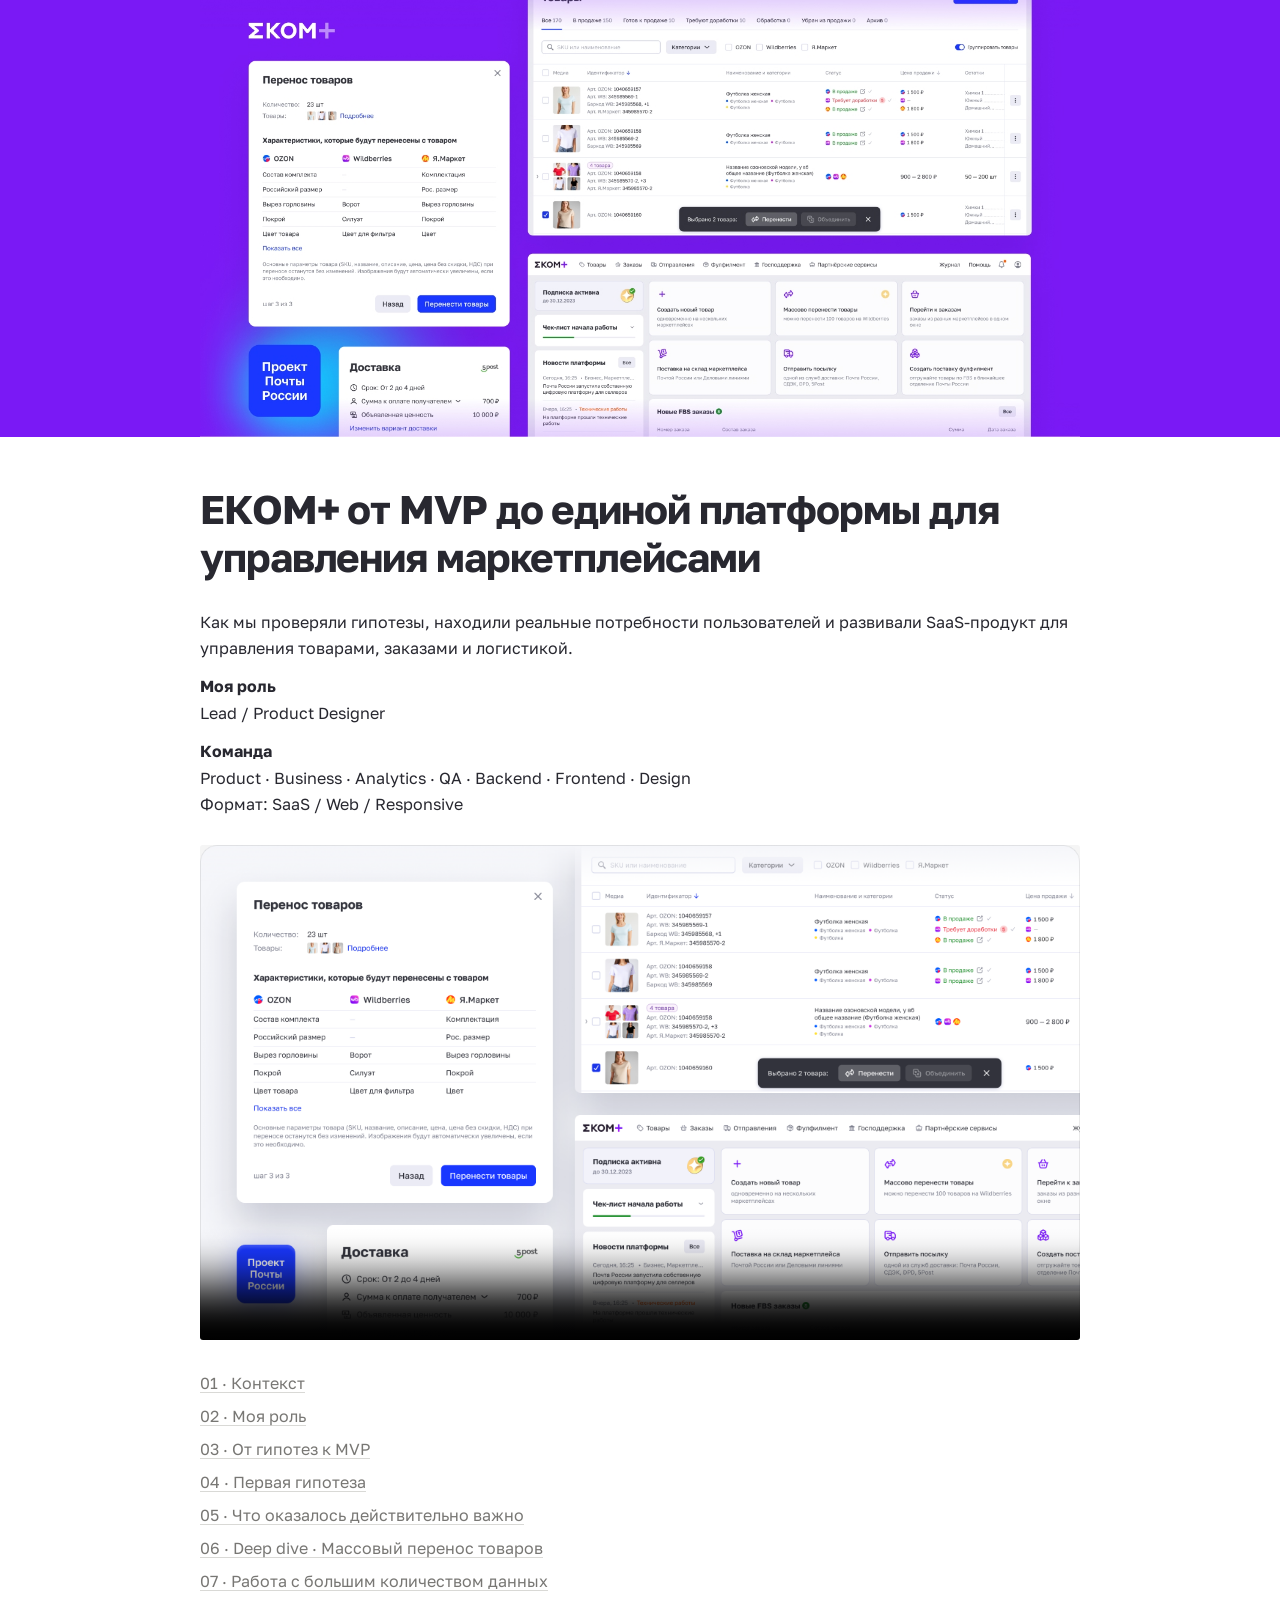
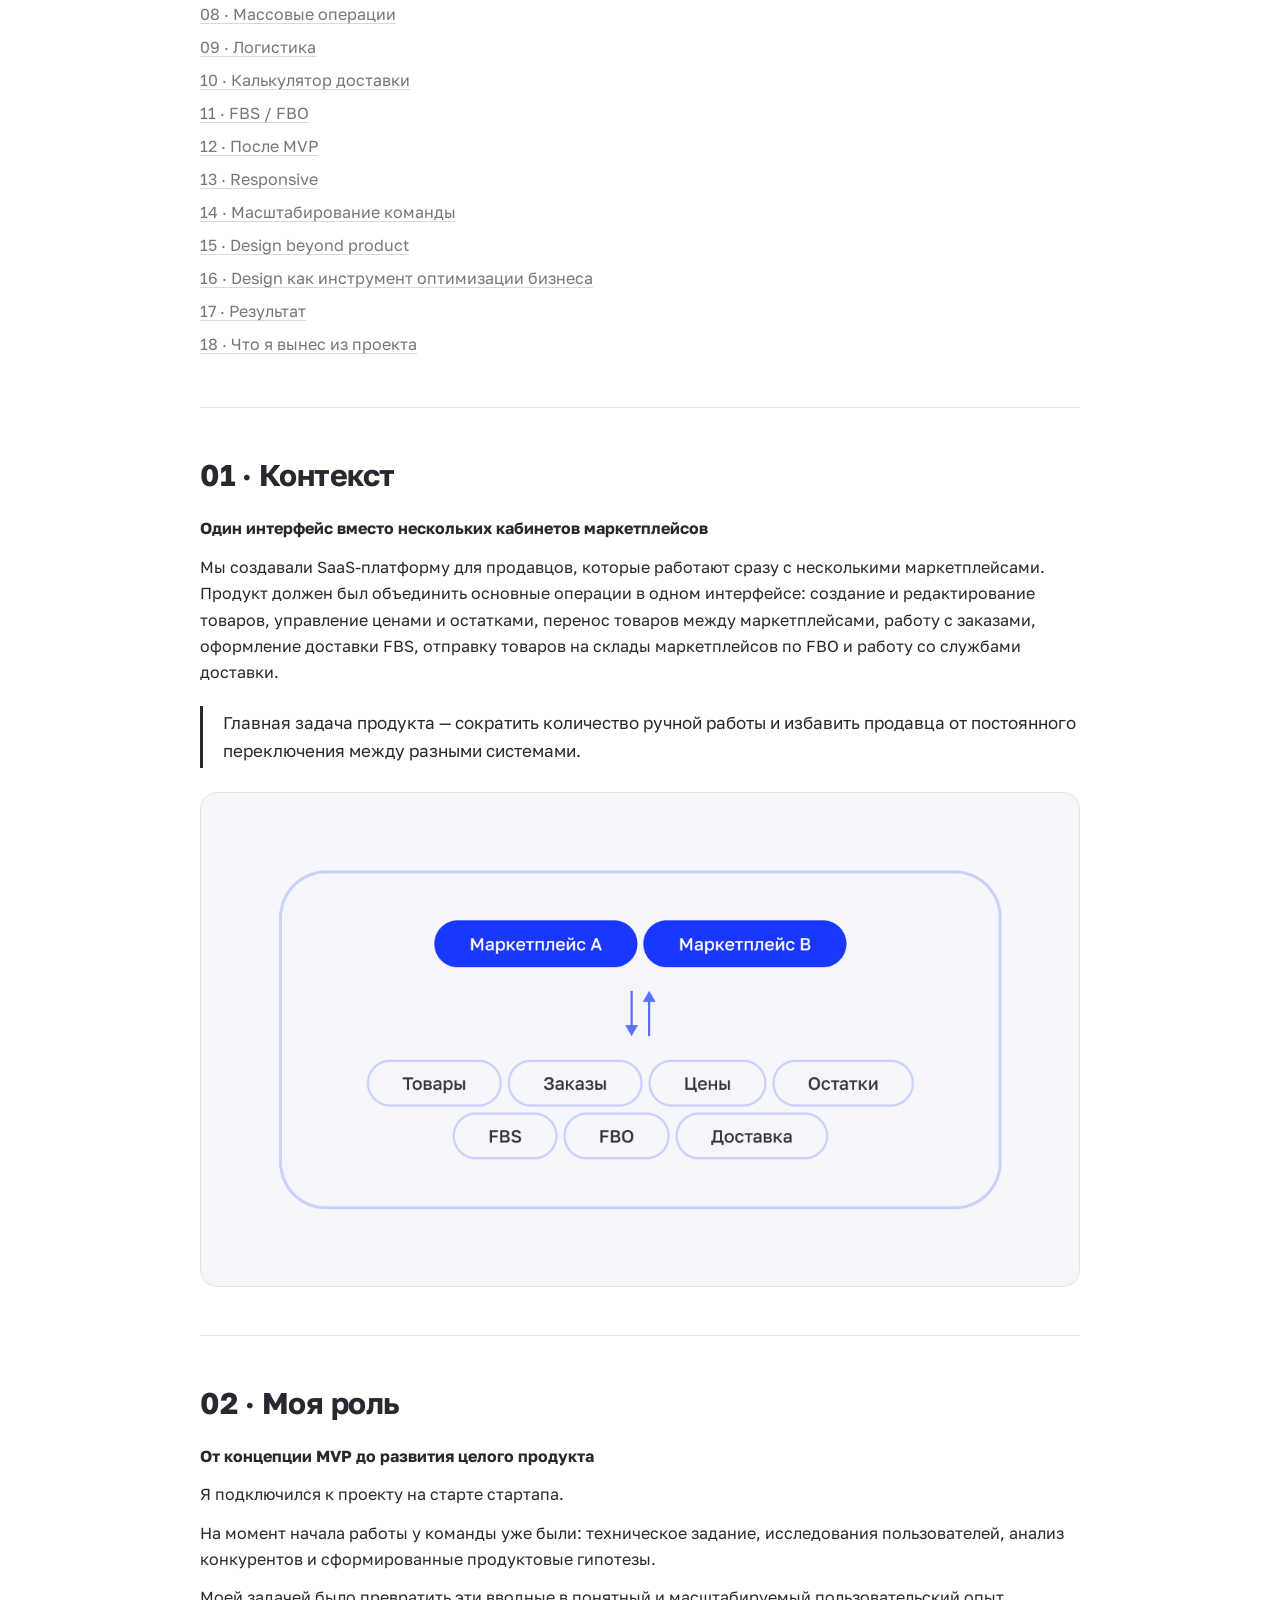
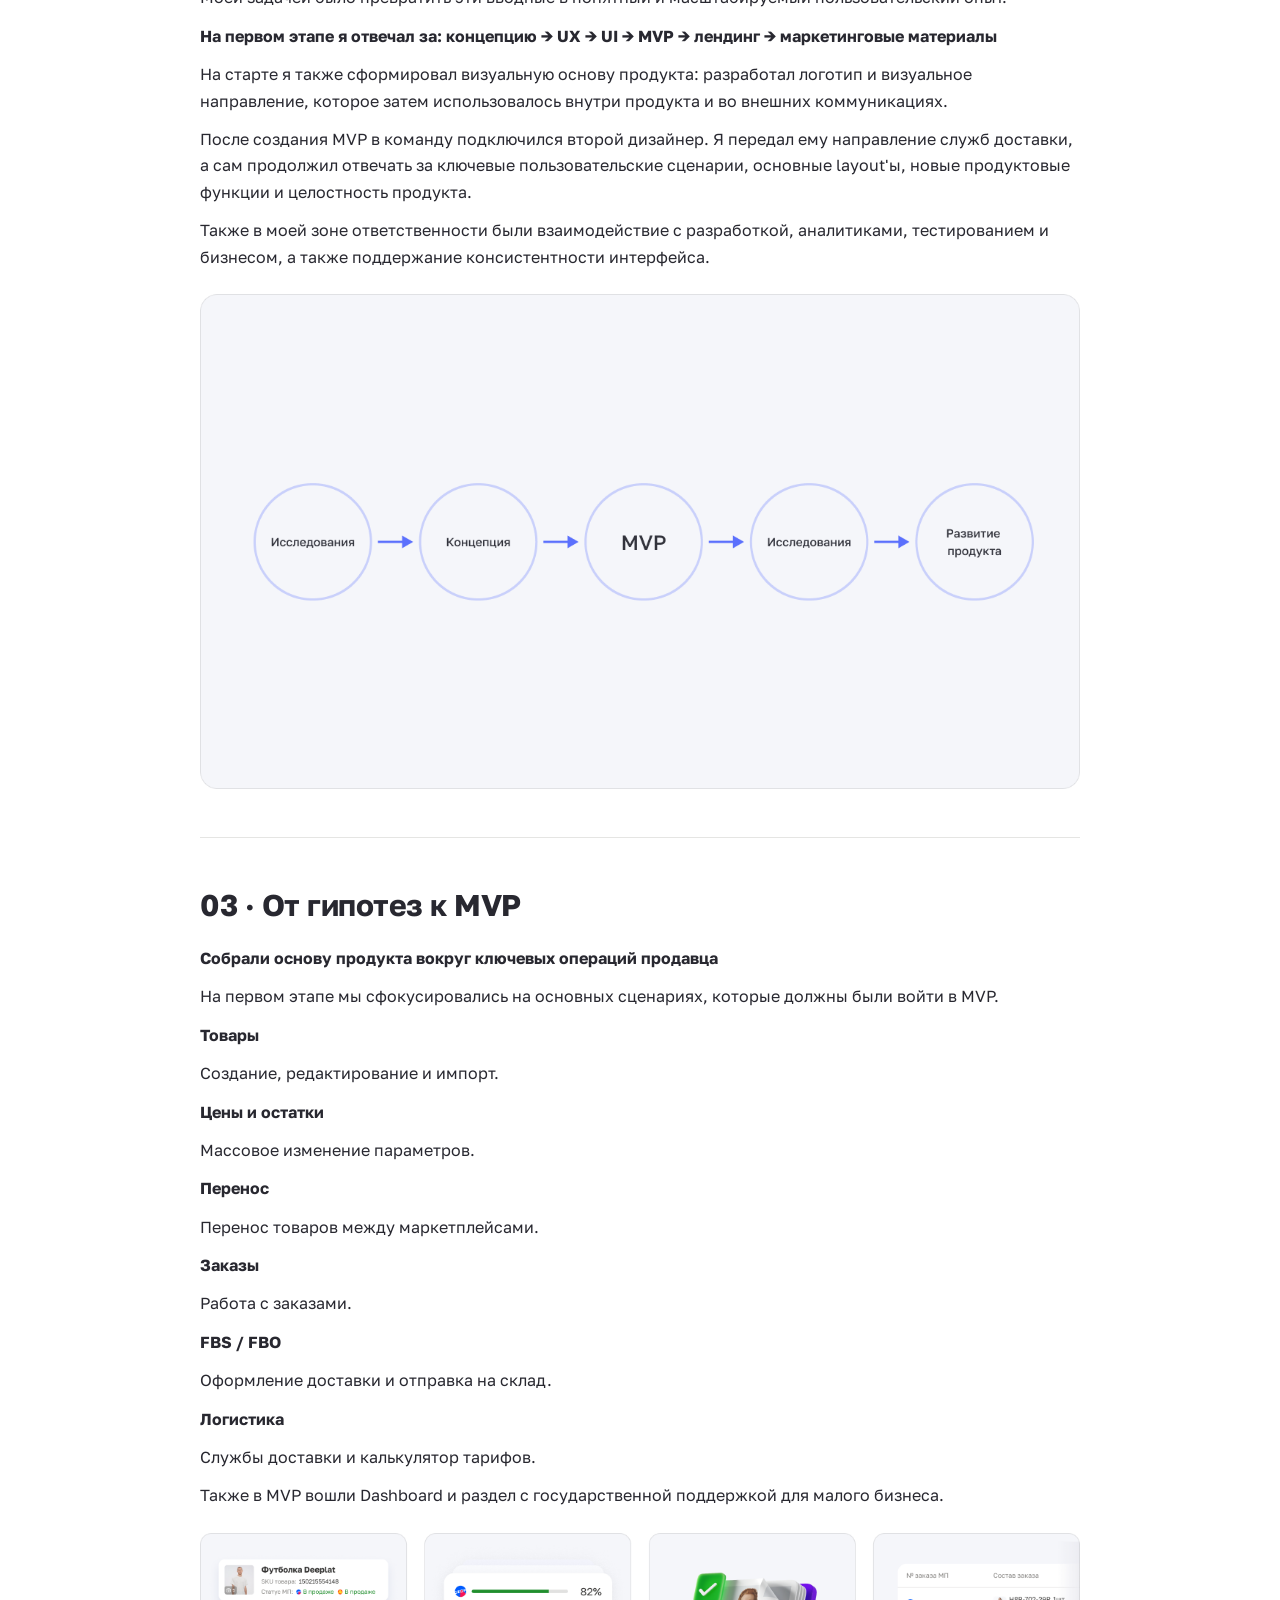
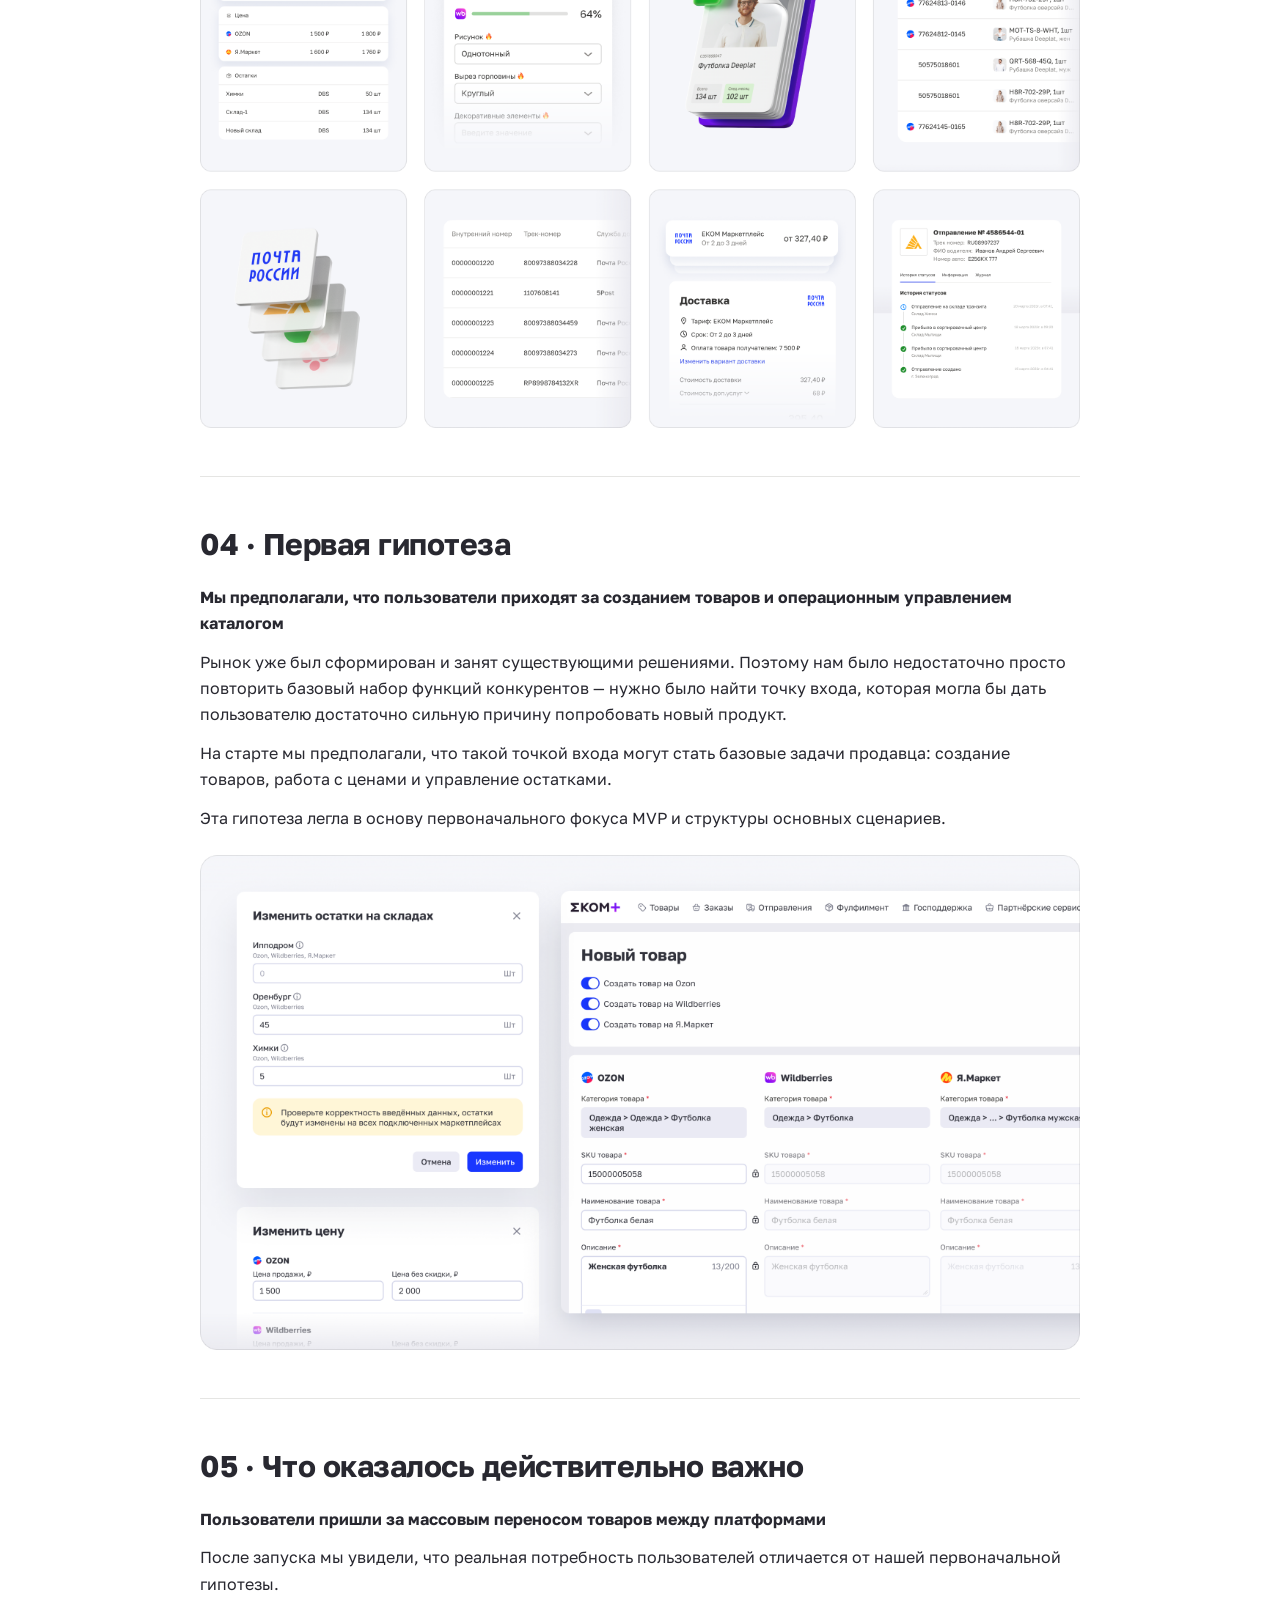
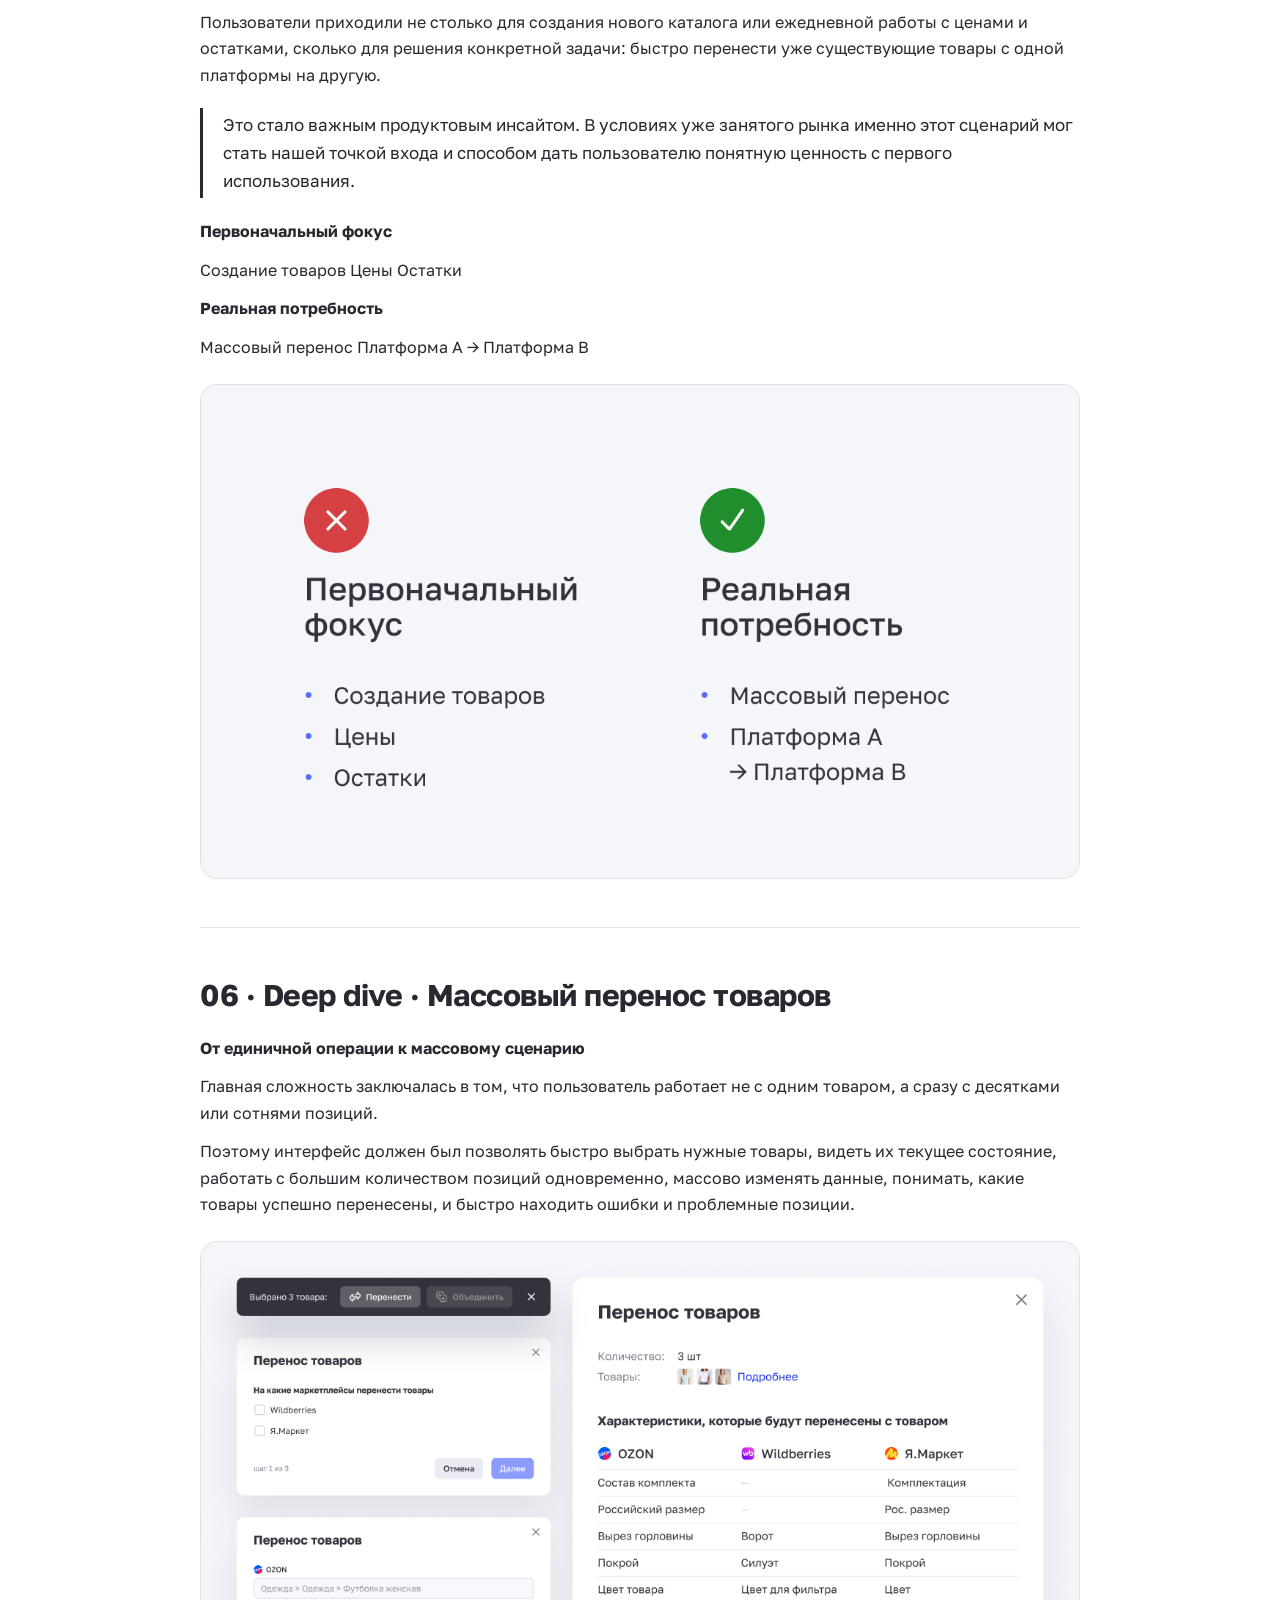
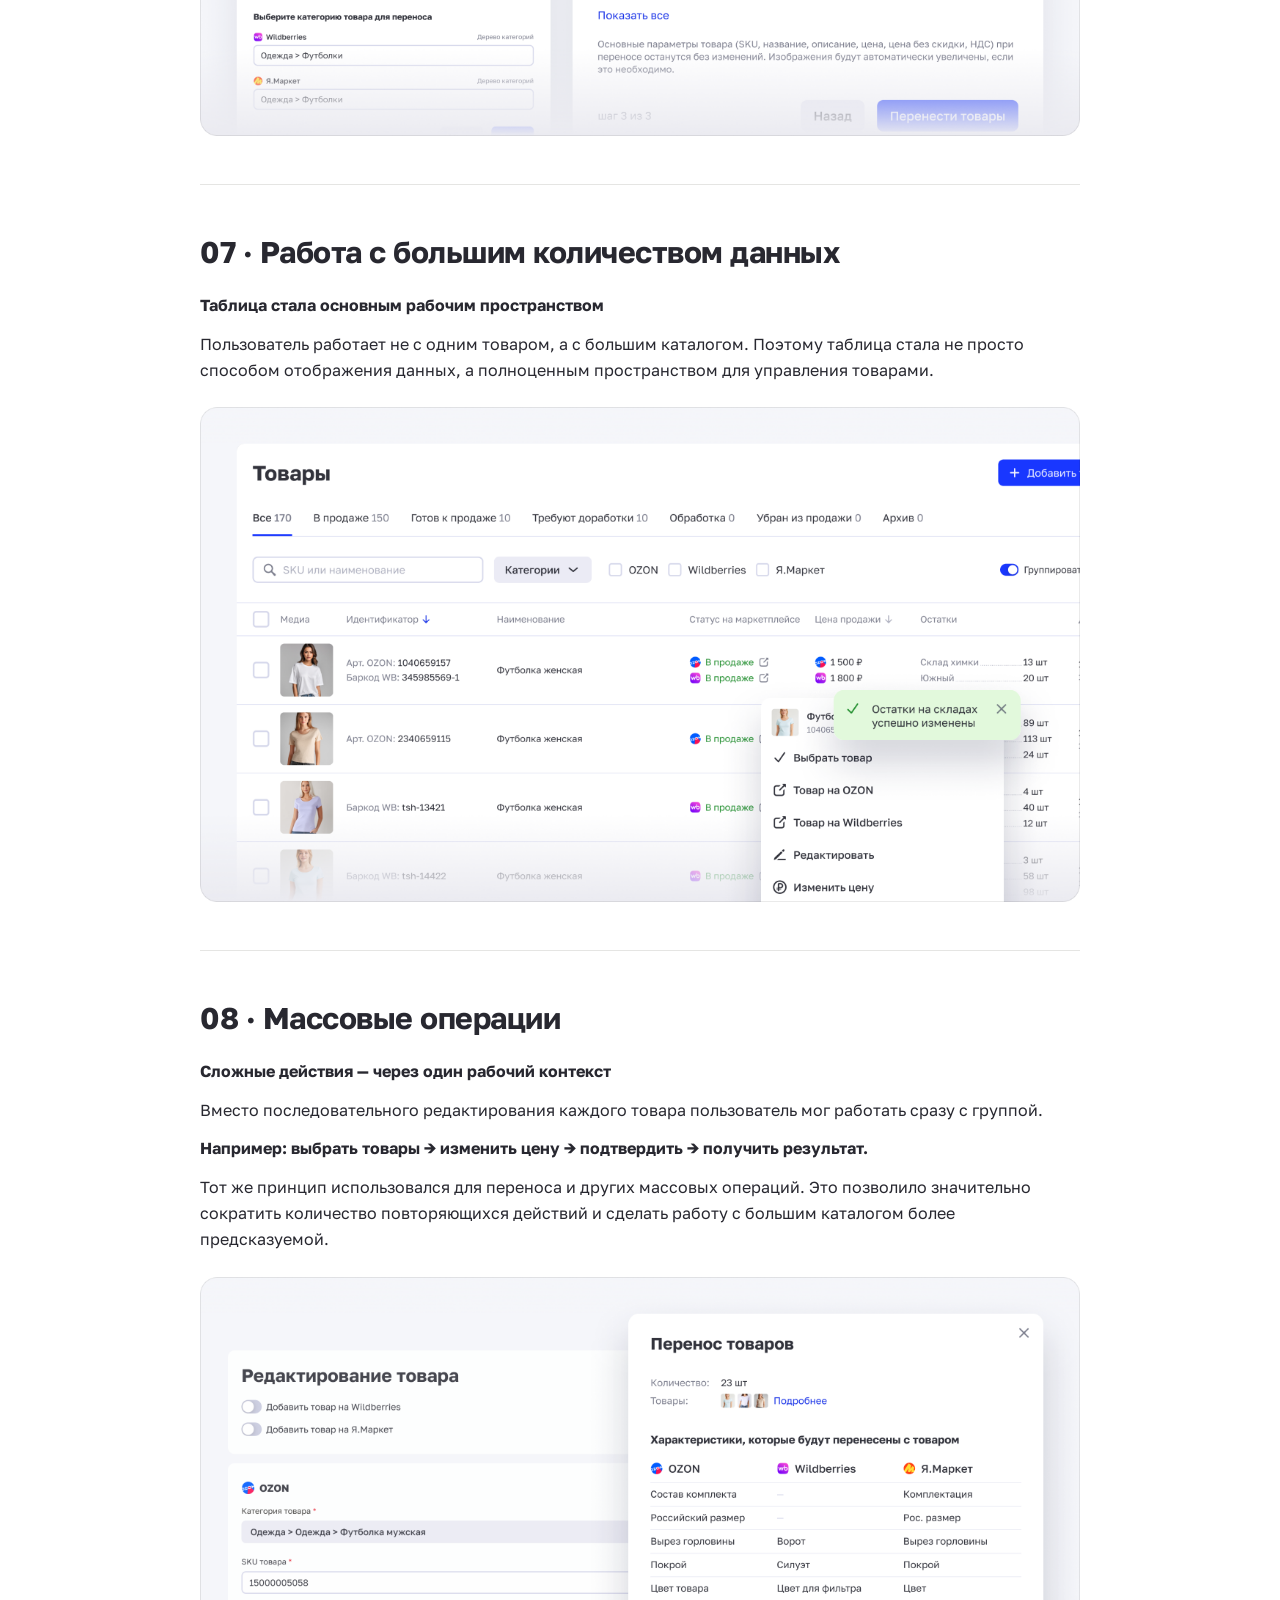
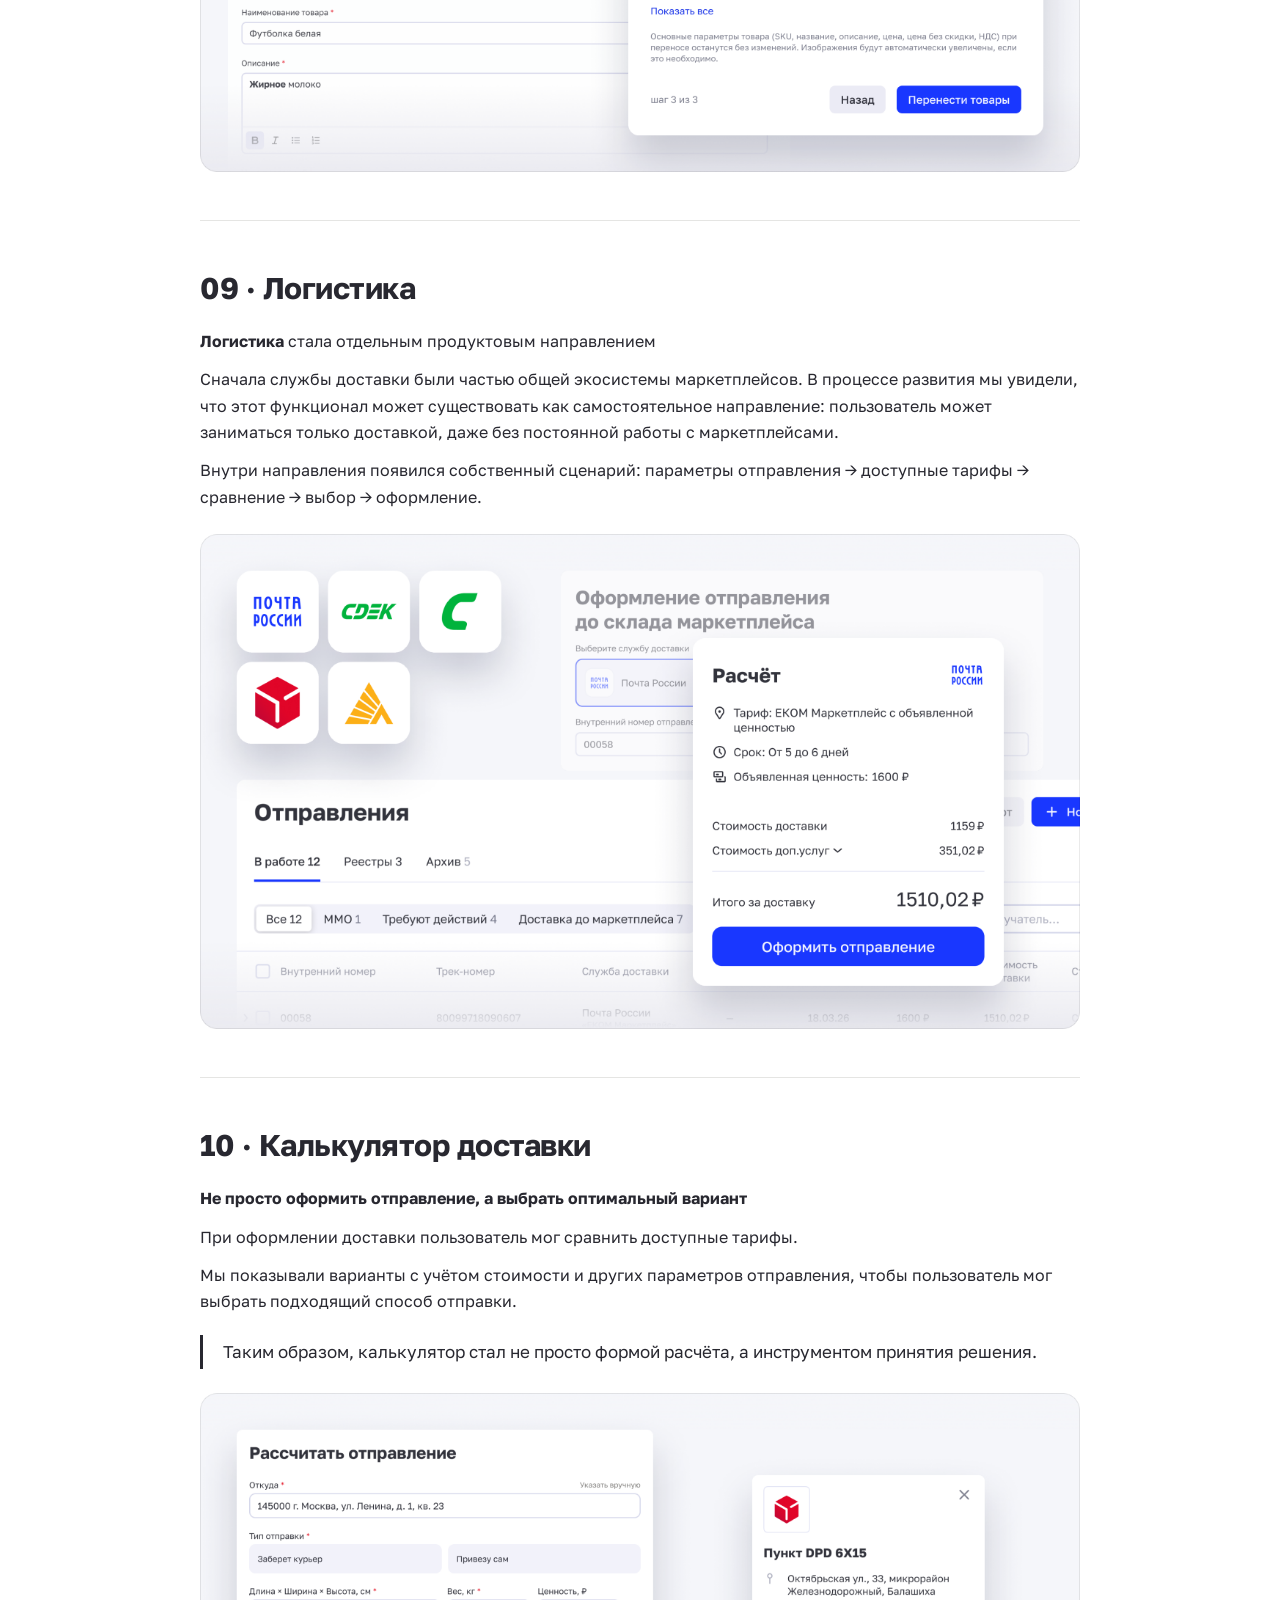
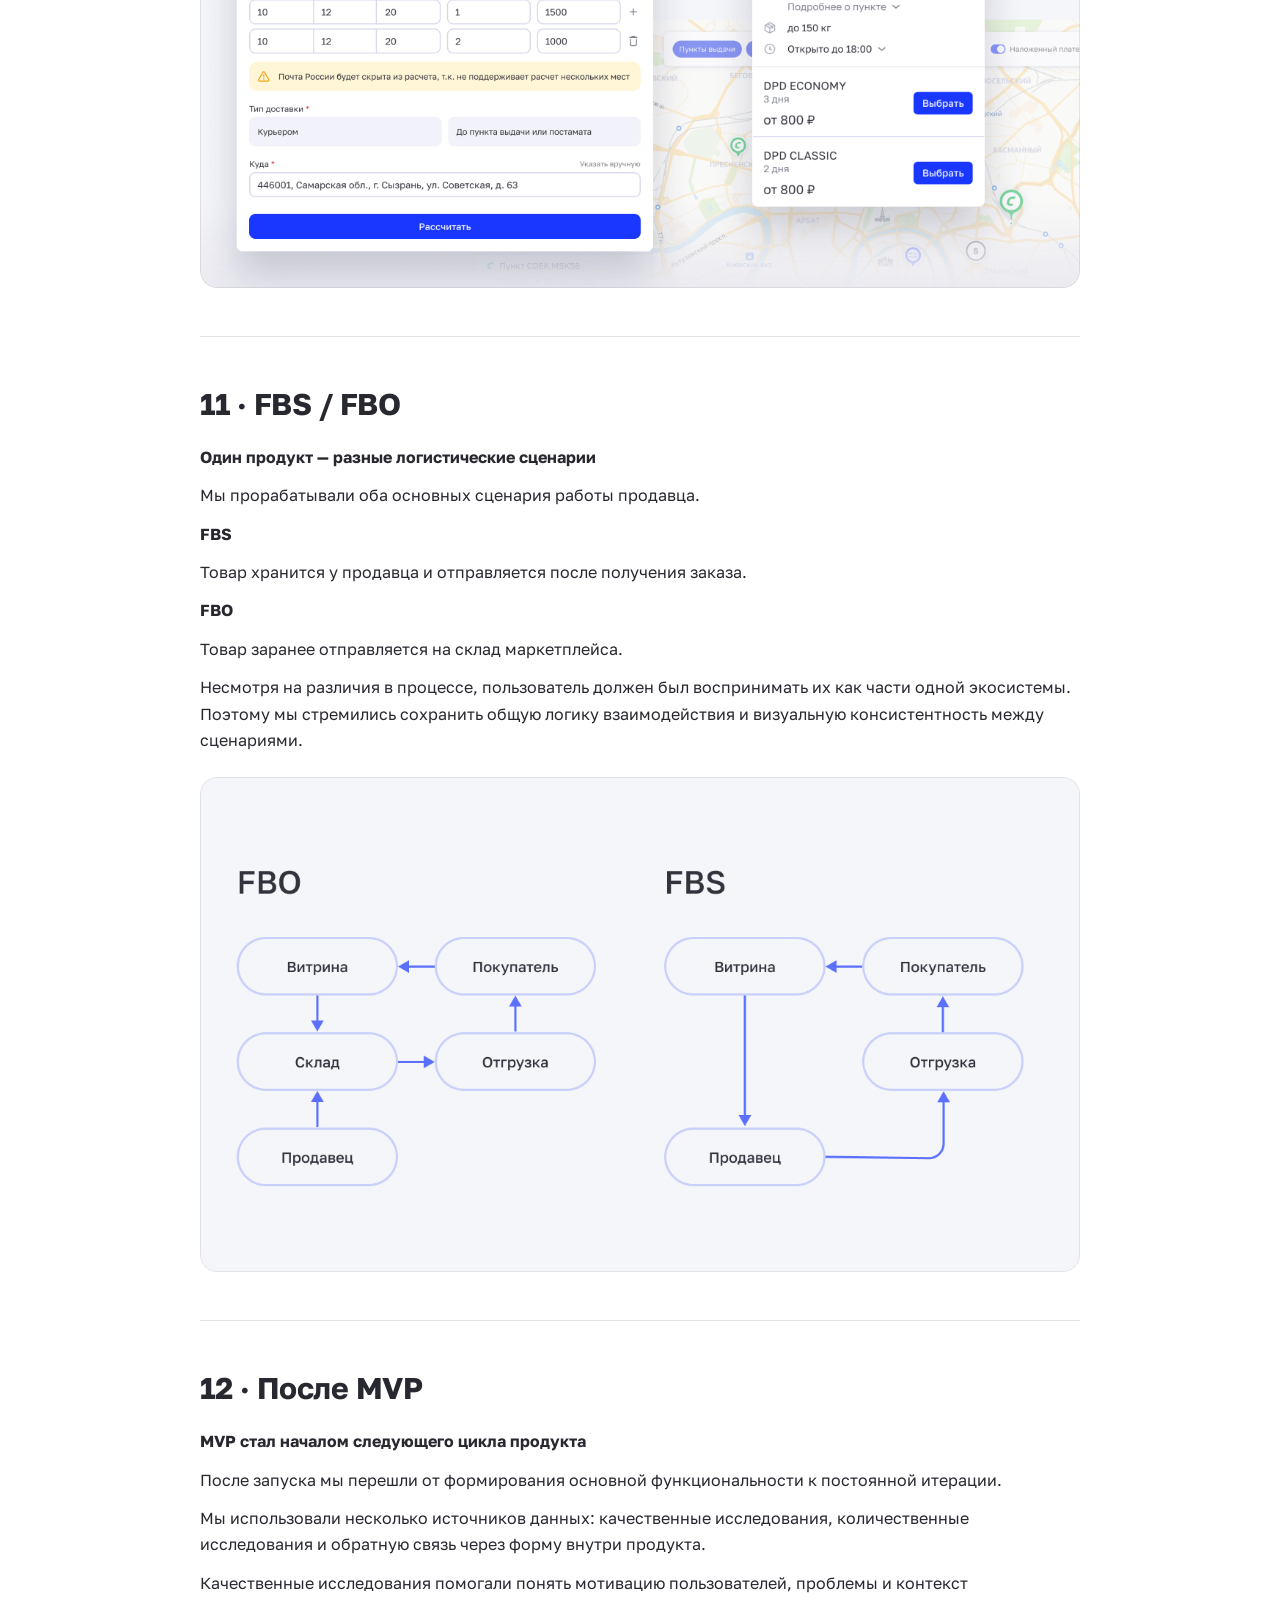
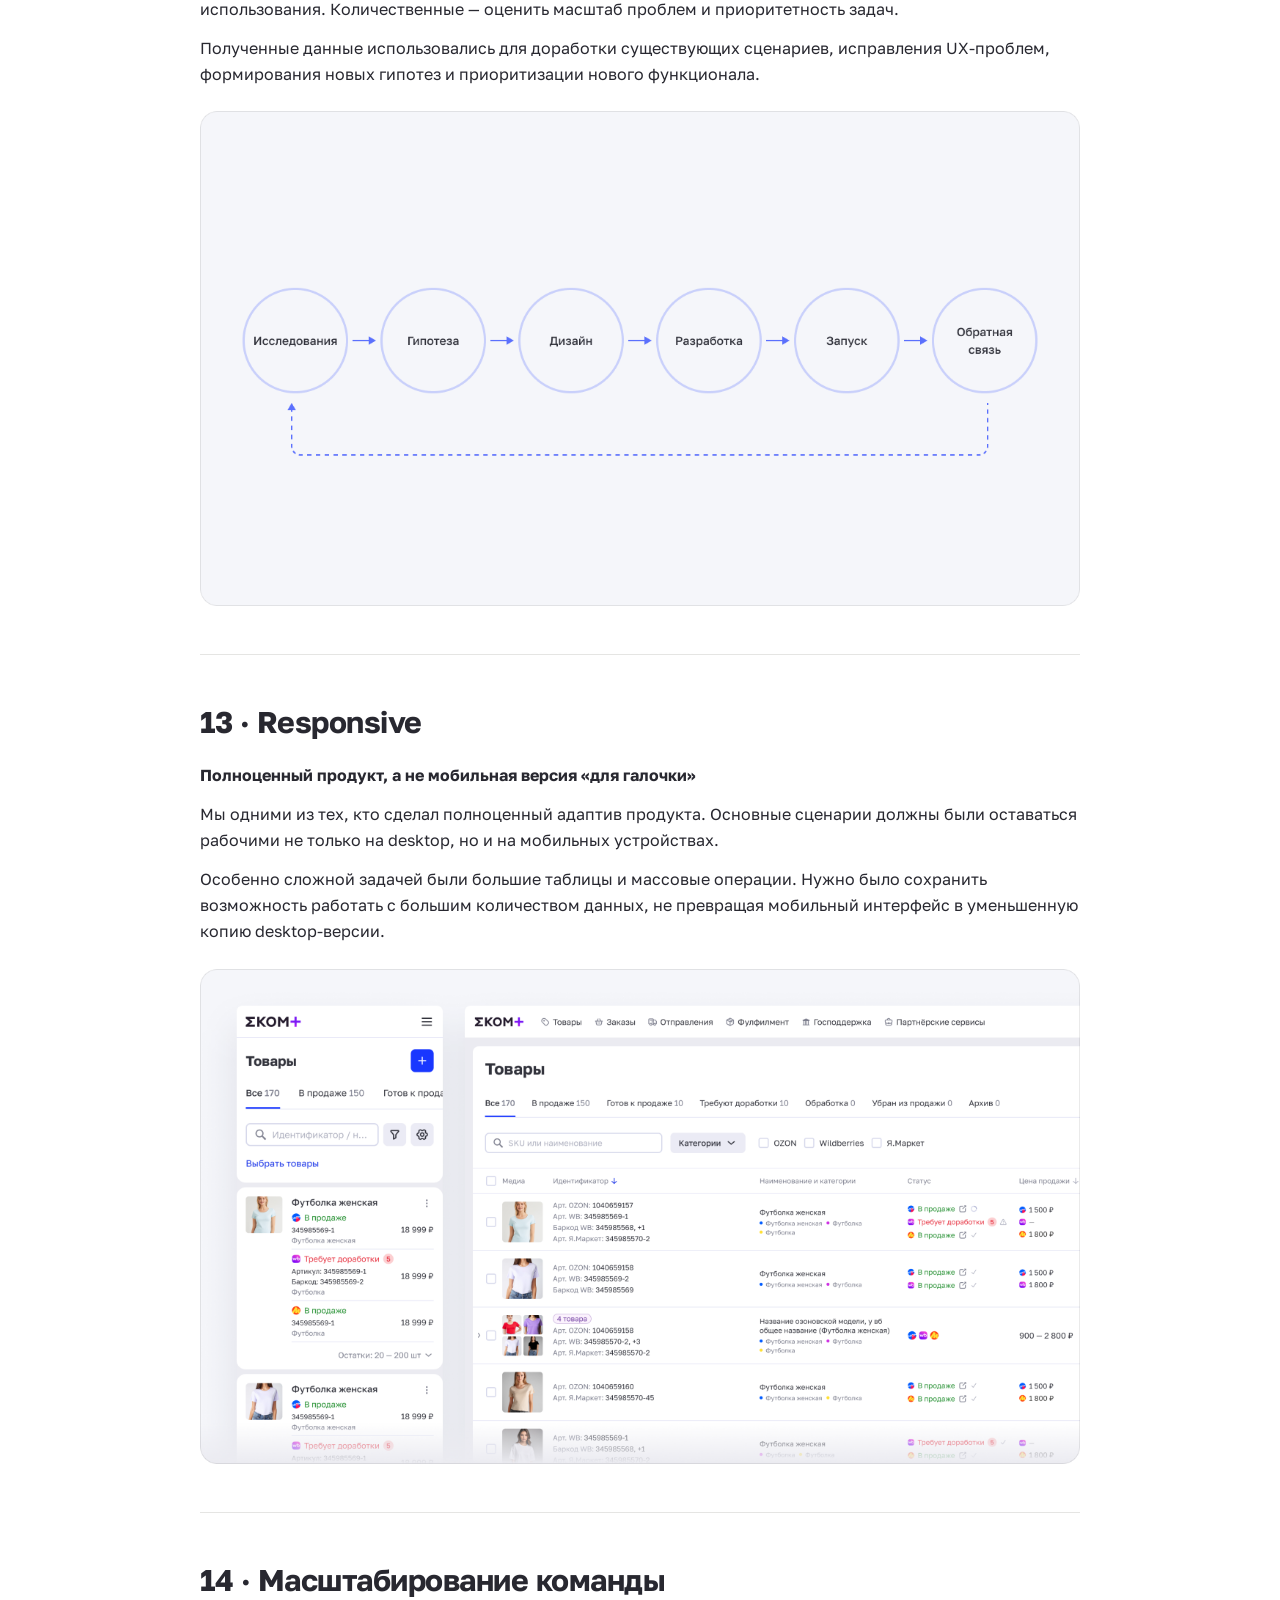
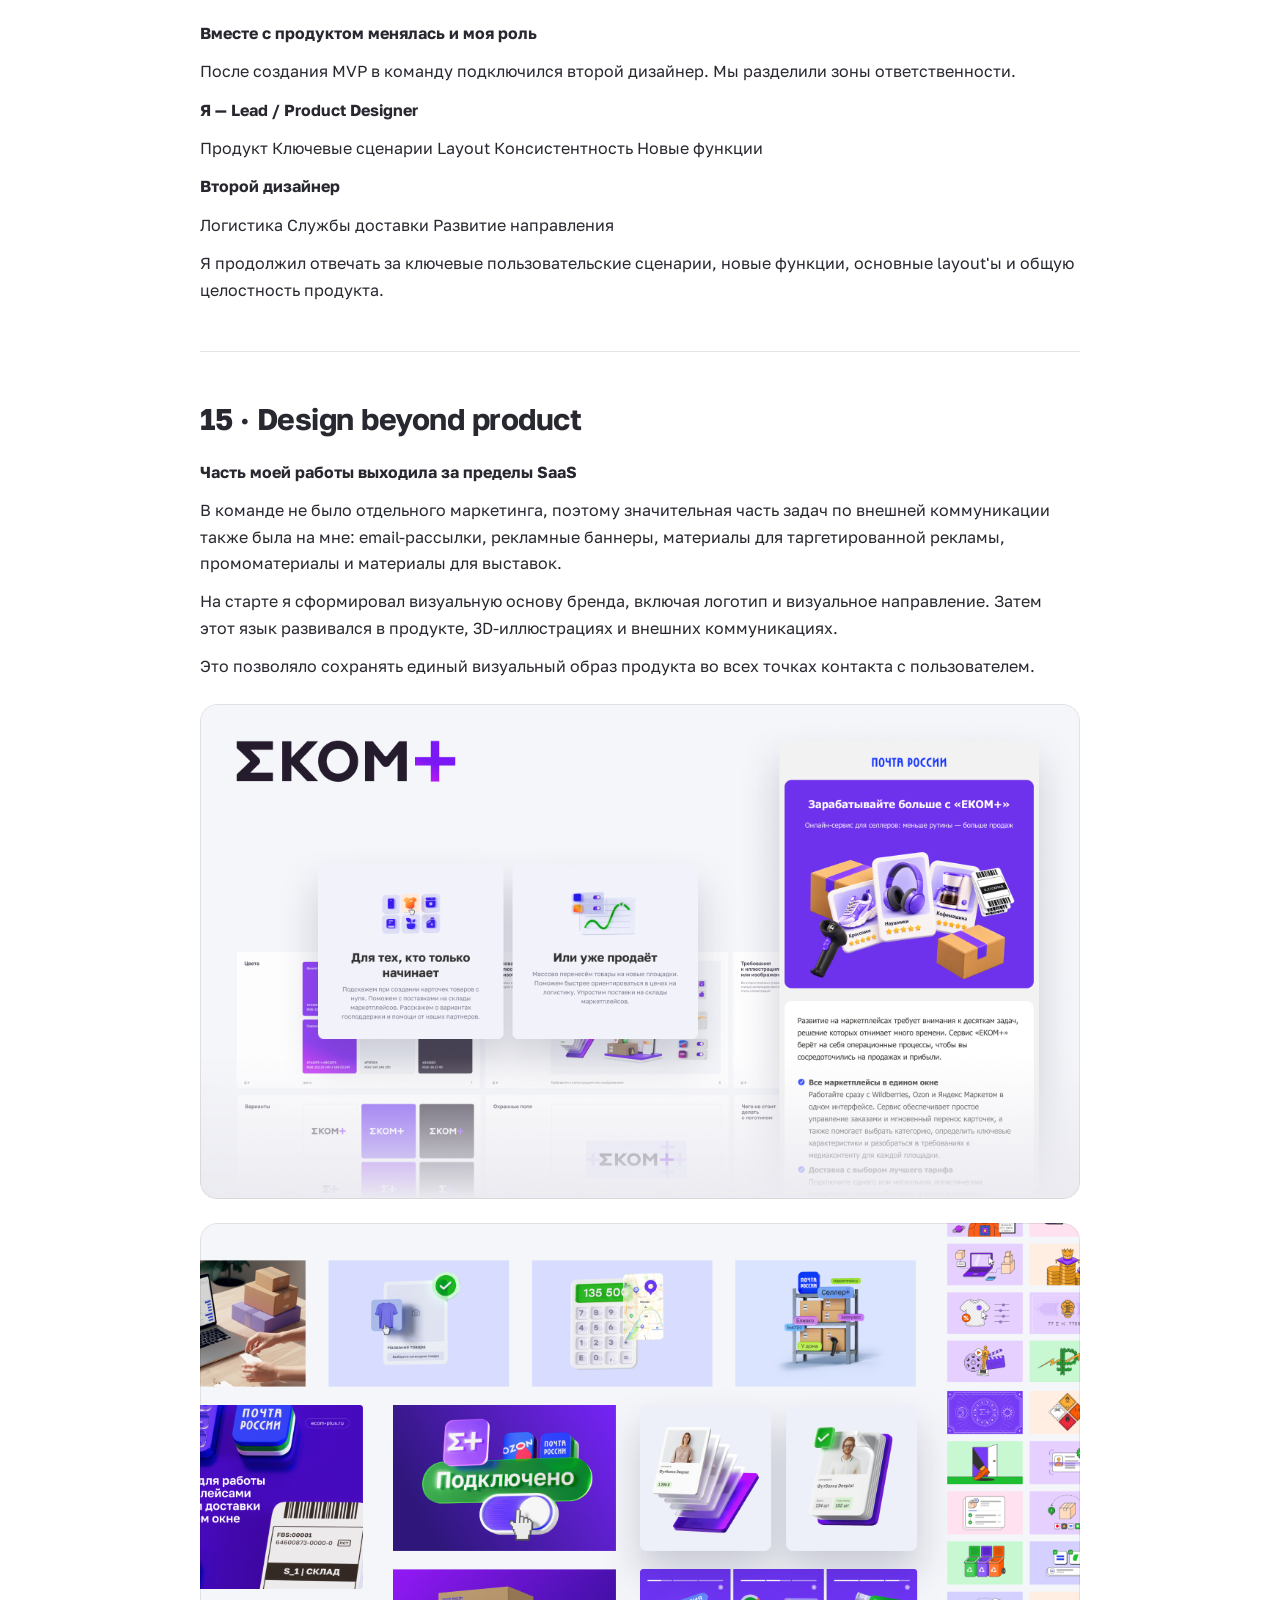
==== ekom/index.html @ 86fc3037 "Update ECOM+ cover layout and match portfolio typography" ====
<!doctype html>
<html lang="ru">
<head>
<meta charset="utf-8">
<meta name="viewport" content="width=device-width, initial-scale=1">
<title>ЕКОМ+ от MVP до единой платформы для управления маркетплейсами</title>
<meta name="description" content="Продуктовый кейс ЕКОМ+: от MVP до SaaS-платформы для управления товарами, заказами и логистикой маркетплейсов.">
<link rel="icon" href="data:,">
<style>@font-face {
  font-family: 'Golos Text';
  font-style: normal;
  font-weight: 400;
  font-display: swap;
  src: url(assets/fonts/GolosText-Regular.ttf) format('truetype');
}
@font-face {
  font-family: 'Golos Text';
  font-style: normal;
  font-weight: 700;
  font-display: swap;
  src: url(assets/fonts/GolosText-Bold.ttf) format('truetype');
}

*{box-sizing:border-box}html{scroll-behavior:smooth;scroll-padding-top:36px;color-scheme:light}body{margin:0;background:#fff;color:#282830;font-family:"Golos Text",Arial,sans-serif;font-size:16px;line-height:1.65;-webkit-font-smoothing:antialiased}main{width:min(880px,calc(100% - 48px));margin:0 auto;padding:48px 0 80px}h1{font-size:40px;line-height:1.2;letter-spacing:-1.1px;font-weight:700;margin:0 0 28px;overflow-wrap:break-word}h2{font-size:30px;line-height:1.3;letter-spacing:-.5px;margin:32px 0 20px;font-weight:700}p{margin:12px 0}strong{font-weight:650}figure{margin:24px 0;width:100%}img{display:block;width:100%;height:auto;border-radius:3px}video{display:block;width:100%;height:auto;margin:28px 0;border-radius:3px;background:#f5f5f5}blockquote{margin:20px 0;padding:3px 0 3px 20px;border-left:3px solid #282830;font-size:17px}hr{height:1px;border:0;background:#e5e5e3;margin:48px 0}hr+ h2{margin-top:0}figure:has(+hr),p:has(+hr),blockquote:has(+hr),nav:has(+hr){margin-bottom:0}.spacer{height:24px}.toc{margin:28px 0;display:flex;flex-direction:column;gap:3px}.toc a{color:#787774;text-decoration:underline;text-decoration-color:#d9d9d6;text-underline-offset:3px;padding:3px 0;line-height:1.5}.toc a:hover{color:#282830;text-decoration-color:#282830}a:focus-visible{outline:2px solid #7864ea;outline-offset:4px}::selection{background:#e8e1ff}.case-cover{width:100%;margin:0;padding:0;background:#7A19F5}.case-cover img{display:block;width:min(880px,calc(100% - 48px));height:auto;margin:0 auto;border-radius:0}@media(max-width:600px){.case-cover img{width:calc(100% - 36px)}main{width:calc(100% - 36px);padding:32px 0 48px}h1{font-size:30px;letter-spacing:-.65px}h2{font-size:25px}body{font-size:16px}figure{margin:20px 0}blockquote{font-size:16px;padding-left:15px}.toc a{padding:5px 0}}@media(prefers-reduced-motion:reduce){html{scroll-behavior:auto}}@media print{main{width:100%;padding:0}.toc,video{display:none}h2{break-after:avoid}figure{break-inside:avoid}}</style>
</head>
<body><header class="case-cover"><img src="assets/cover.jpg" alt="ЕКОМ+ — общий вид продукта" width="1467" height="728" fetchpriority="high"></header><main><article><h1>ЕКОМ+ от MVP до единой платформы для управления маркетплейсами</h1>

<p>Как мы проверяли гипотезы, находили реальные потребности пользователей и развивали SaaS-продукт для управления товарами, заказами и логистикой.</p>
<p><strong>Моя роль<br></strong>Lead / Product Designer</p>
<p><strong>Команда<br></strong>Product · Business · Analytics · QA · Backend · Frontend · Design<br>Формат: SaaS / Web / Responsive<br></p>
<video controls playsinline preload="metadata" poster="assets/0.png" aria-label="Обзор ЕКОМ+"><source src="assets/intro.mp4" type="video/mp4">Ваш браузер не поддерживает видео. <a href="assets/intro.mp4">Скачать ролик</a></video>
<nav class="toc" aria-label="Оглавление"><a href="#chapter-01">01 · Контекст</a><a href="#chapter-02">02 · Моя роль</a><a href="#chapter-03">03 · От гипотез к MVP</a><a href="#chapter-04">04 · Первая гипотеза</a><a href="#chapter-05">05 · Что оказалось действительно важно</a><a href="#chapter-06">06 · Deep dive · Массовый перенос товаров</a><a href="#chapter-07">07 · Работа с большим количеством данных</a><a href="#chapter-08">08 · Массовые операции</a><a href="#chapter-09">09 · Логистика</a><a href="#chapter-10">10 · Калькулятор доставки</a><a href="#chapter-11">11 · FBS / FBO</a><a href="#chapter-12">12 · После MVP</a><a href="#chapter-13">13 · Responsive</a><a href="#chapter-14">14 · Масштабирование команды</a><a href="#chapter-15">15 · Design beyond product</a><a href="#chapter-16">16 · Design как инструмент оптимизации бизнеса</a><a href="#chapter-17">17 · Результат</a><a href="#chapter-18">18 · Что я вынес из проекта</a></nav>
<hr>
<h2 id="chapter-01">01 · Контекст</h2>
<p><strong>Один интерфейс вместо нескольких кабинетов маркетплейсов</strong></p>
<p>Мы создавали SaaS-платформу для продавцов, которые работают сразу с несколькими маркетплейсами. Продукт должен был объединить основные операции в одном интерфейсе: создание и редактирование товаров, управление ценами и остатками, перенос товаров между маркетплейсами, работу с заказами, оформление доставки FBS, отправку товаров на склады маркетплейсов по FBO и работу со службами доставки.</p>
<blockquote>Главная задача продукта — сократить количество ручной работы и избавить продавца от постоянного переключения между разными системами.</blockquote>
<figure><img src="assets/1.png" alt="ЕКОМ+ — иллюстрация к главе 1" width="1200" height="675" loading="lazy"></figure>
<hr>
<h2 id="chapter-02">02 · Моя роль</h2>
<p><strong>От концепции MVP до развития целого продукта</strong></p>
<p>Я подключился к проекту на старте стартапа.</p>
<p>На момент начала работы у команды уже были: техническое задание, исследования пользователей, анализ конкурентов и сформированные продуктовые гипотезы.</p>
<p>Моей задачей было превратить эти вводные в понятный и масштабируемый пользовательский опыт.</p>
<p><strong>На первом этапе я отвечал за: концепцию → UX → UI → MVP → лендинг → маркетинговые материалы</strong></p>
<p>На старте я также сформировал визуальную основу продукта: разработал логотип и визуальное направление, которое затем использовалось внутри продукта и во внешних коммуникациях.</p>
<p>После создания MVP в команду подключился второй дизайнер. Я передал ему направление служб доставки, а сам продолжил отвечать за ключевые пользовательские сценарии, основные layout&#x27;ы, новые продуктовые функции и целостность продукта.</p>
<p>Также в моей зоне ответственности были взаимодействие с разработкой, аналитиками, тестированием и бизнесом, а также поддержание консистентности интерфейса.</p>
<figure><img src="assets/2.png" alt="ЕКОМ+ — иллюстрация к главе 2" width="1200" height="675" loading="lazy"></figure>
<hr>
<h2 id="chapter-03">03 · От гипотез к MVP</h2>
<p><strong>Собрали основу продукта вокруг ключевых операций продавца</strong></p>
<p>На первом этапе мы сфокусировались на основных сценариях, которые должны были войти в MVP.</p>
<p><strong>Товары</strong></p>
<p>Создание, редактирование и импорт.</p>
<p><strong>Цены и остатки</strong></p>
<p>Массовое изменение параметров.</p>
<p><strong>Перенос</strong></p>
<p>Перенос товаров между маркетплейсами.</p>
<p><strong>Заказы</strong></p>
<p>Работа с заказами.</p>
<p><strong>FBS / FBO</strong></p>
<p>Оформление доставки и отправка на склад.</p>
<p><strong>Логистика</strong></p>
<p>Службы доставки и калькулятор тарифов.</p>
<p>Также в MVP вошли Dashboard и раздел с государственной поддержкой для малого бизнеса.</p>
<figure><img src="assets/3.png" alt="ЕКОМ+ — иллюстрация к главе 3" width="1200" height="675" loading="lazy"></figure>
<hr>
<h2 id="chapter-04">04 · Первая гипотеза</h2>
<p><strong>Мы предполагали, что пользователи приходят за созданием товаров и операционным управлением каталогом</strong></p>
<p>Рынок уже был сформирован и занят существующими решениями. Поэтому нам было недостаточно просто повторить базовый набор функций конкурентов — нужно было найти точку входа, которая могла бы дать пользователю достаточно сильную причину попробовать новый продукт.</p>
<p>На старте мы предполагали, что такой точкой входа могут стать базовые задачи продавца: создание товаров, работа с ценами и управление остатками.</p>
<p>Эта гипотеза легла в основу первоначального фокуса MVP и структуры основных сценариев.</p>
<figure><img src="assets/4.png" alt="ЕКОМ+ — иллюстрация к главе 4" width="1200" height="675" loading="lazy"></figure>
<hr>
<h2 id="chapter-05">05 · Что оказалось действительно важно</h2>
<p><strong>Пользователи пришли за массовым переносом товаров между платформами</strong></p>
<p>После запуска мы увидели, что реальная потребность пользователей отличается от нашей первоначальной гипотезы.</p>
<p>Пользователи приходили не столько для создания нового каталога или ежедневной работы с ценами и остатками, сколько для решения конкретной задачи: быстро перенести уже существующие товары с одной платформы на другую.</p>
<blockquote>Это стало важным продуктовым инсайтом. В условиях уже занятого рынка именно этот сценарий мог стать нашей точкой входа и способом дать пользователю понятную ценность с первого использования.</blockquote>
<p><strong>Первоначальный фокус</strong></p>
<p>Создание товаров Цены Остатки</p>
<p><strong>Реальная потребность</strong></p>
<p>Массовый перенос Платформа A → Платформа B</p>
<figure><img src="assets/5.png" alt="ЕКОМ+ — иллюстрация к главе 5" width="1200" height="675" loading="lazy"></figure>
<hr>
<h2 id="chapter-06">06 · Deep dive · Массовый перенос товаров</h2>
<p><strong>От единичной операции к массовому сценарию</strong></p>
<p>Главная сложность заключалась в том, что пользователь работает не с одним товаром, а сразу с десятками или сотнями позиций.</p>
<p>Поэтому интерфейс должен был позволять быстро выбрать нужные товары, видеть их текущее состояние, работать с большим количеством позиций одновременно, массово изменять данные, понимать, какие товары успешно перенесены, и быстро находить ошибки и проблемные позиции.</p>
<figure><img src="assets/6.png" alt="ЕКОМ+ — иллюстрация к главе 6" width="1200" height="675" loading="lazy"></figure>
<hr>
<h2 id="chapter-07">07 · Работа с большим количеством данных</h2>
<p><strong>Таблица стала основным рабочим пространством</strong></p>
<p>Пользователь работает не с одним товаром, а с большим каталогом. Поэтому таблица стала не просто способом отображения данных, а полноценным пространством для управления товарами.</p>
<figure><img src="assets/7.png" alt="ЕКОМ+ — иллюстрация к главе 7" width="1200" height="675" loading="lazy"></figure>
<hr>
<h2 id="chapter-08">08 · Массовые операции</h2>
<p><strong>Сложные действия — через один рабочий контекст</strong></p>
<p>Вместо последовательного редактирования каждого товара пользователь мог работать сразу с группой.</p>
<p><strong>Например: выбрать товары → изменить цену → подтвердить → получить результат.</strong></p>
<p>Тот же принцип использовался для переноса и других массовых операций. Это позволило значительно сократить количество повторяющихся действий и сделать работу с большим каталогом более предсказуемой.</p>
<figure><img src="assets/8.png" alt="ЕКОМ+ — иллюстрация к главе 8" width="1200" height="675" loading="lazy"></figure>
<hr>
<h2 id="chapter-09">09 · Логистика</h2>
<p><strong>Логистика</strong> стала отдельным продуктовым направлением</p>
<p>Сначала службы доставки были частью общей экосистемы маркетплейсов. В процессе развития мы увидели, что этот функционал может существовать как самостоятельное направление: пользователь может заниматься только доставкой, даже без постоянной работы с маркетплейсами.</p>
<p>Внутри направления появился собственный сценарий: параметры отправления → доступные тарифы → сравнение → выбор → оформление.</p>
<figure><img src="assets/9.png" alt="ЕКОМ+ — иллюстрация к главе 9" width="1200" height="675" loading="lazy"></figure>
<hr>
<h2 id="chapter-10">10 · Калькулятор доставки</h2>
<p><strong>Не просто оформить отправление, а выбрать оптимальный вариант</strong></p>
<p>При оформлении доставки пользователь мог сравнить доступные тарифы.</p>
<p>Мы показывали варианты с учётом стоимости и других параметров отправления, чтобы пользователь мог выбрать подходящий способ отправки.</p>
<blockquote>Таким образом, калькулятор стал не просто формой расчёта, а инструментом принятия решения.</blockquote>
<figure><img src="assets/10.png" alt="ЕКОМ+ — иллюстрация к главе 10" width="1200" height="675" loading="lazy"></figure>
<hr>
<h2 id="chapter-11">11 · FBS / FBO</h2>
<p><strong>Один продукт — разные логистические сценарии</strong></p>
<p>Мы прорабатывали оба основных сценария работы продавца.</p>
<p><strong>FBS</strong></p>
<p>Товар хранится у продавца и отправляется после получения заказа.</p>
<p><strong>FBO</strong></p>
<p>Товар заранее отправляется на склад маркетплейса.</p>
<p>Несмотря на различия в процессе, пользователь должен был воспринимать их как части одной экосистемы. Поэтому мы стремились сохранить общую логику взаимодействия и визуальную консистентность между сценариями.</p>
<figure><img src="assets/11.png" alt="ЕКОМ+ — иллюстрация к главе 11" width="1200" height="675" loading="lazy"></figure>
<hr>
<h2 id="chapter-12">12 · После MVP</h2>
<p><strong>MVP стал началом следующего цикла продукта</strong></p>
<p>После запуска мы перешли от формирования основной функциональности к постоянной итерации.</p>
<p>Мы использовали несколько источников данных: качественные исследования, количественные исследования и обратную связь через форму внутри продукта.</p>
<p>Качественные исследования помогали понять мотивацию пользователей, проблемы и контекст использования. Количественные — оценить масштаб проблем и приоритетность задач.</p>
<p>Полученные данные использовались для доработки существующих сценариев, исправления UX-проблем, формирования новых гипотез и приоритизации нового функционала.</p>
<figure><img src="assets/12.png" alt="ЕКОМ+ — иллюстрация к главе 12" width="1200" height="675" loading="lazy"></figure>
<hr>
<h2 id="chapter-13">13 · Responsive</h2>
<p><strong>Полноценный продукт, а не мобильная версия «для галочки»</strong></p>
<p>Мы одними из тех, кто сделал полноценный адаптив продукта. Основные сценарии должны были оставаться рабочими не только на desktop, но и на мобильных устройствах.</p>
<p>Особенно сложной задачей были большие таблицы и массовые операции. Нужно было сохранить возможность работать с большим количеством данных, не превращая мобильный интерфейс в уменьшенную копию desktop-версии.</p>
<figure><img src="assets/13.png" alt="ЕКОМ+ — иллюстрация к главе 13" width="1200" height="675" loading="lazy"></figure>
<hr>
<h2 id="chapter-14">14 · Масштабирование команды</h2>
<p><strong>Вместе с продуктом менялась и моя роль</strong></p>
<p>После создания MVP в команду подключился второй дизайнер. Мы разделили зоны ответственности.</p>
<p><strong>Я — Lead / Product Designer</strong></p>
<p>Продукт Ключевые сценарии Layout Консистентность Новые функции</p>
<p><strong>Второй дизайнер</strong></p>
<p>Логистика Службы доставки Развитие направления</p>
<p>Я продолжил отвечать за ключевые пользовательские сценарии, новые функции, основные layout&#x27;ы и общую целостность продукта.</p>
<hr>
<h2 id="chapter-15">15 · Design beyond product</h2>
<p><strong>Часть моей работы выходила за пределы SaaS</strong></p>
<p>В команде не было отдельного маркетинга, поэтому значительная часть задач по внешней коммуникации также была на мне: email-рассылки, рекламные баннеры, материалы для таргетированной рекламы, промоматериалы и материалы для выставок.</p>
<p>На старте я сформировал визуальную основу бренда, включая логотип и визуальное направление. Затем этот язык развивался в продукте, 3D-иллюстрациях и внешних коммуникациях.</p>
<p>Это позволяло сохранять единый визуальный образ продукта во всех точках контакта с пользователем.</p>
<figure><img src="assets/15-1.png" alt="ЕКОМ+ — иллюстрация к главе 15-1" width="1200" height="675" loading="lazy"></figure>
<figure><img src="assets/15-2.png" alt="ЕКОМ+ — иллюстрация к главе 15-2" width="1200" height="675" loading="lazy"></figure>
<hr>
<h2 id="chapter-16">16 · Design как инструмент оптимизации бизнеса</h2>
<p><strong>Я оптимизировал не только интерфейс, но и процессы вокруг продукта</strong></p>
<p>Моей задачей было не только создавать интерфейсы. Я старался смотреть на дизайн шире — как на инструмент оптимизации процессов и расходов команды.</p>
<p>Часть маркетинговых 3D-иллюстраций изначально создавалась вручную в Cinema 4D: моделирование, материалы, рендер и последующие правки занимали значительное количество времени.</p>
<p>Со временем я перевёл часть процесса на AI-assisted workflow, оставив за собой арт-дирекцию, отбор и финальную доработку. Это позволило сократить ручную работу и быстрее производить визуальные материалы для маркетинга.</p>
<blockquote>Для меня это было продолжением продуктового подхода: искать не только более удобный интерфейс для пользователя, но и более эффективный способ работы внутри самой команды.</blockquote>
<hr>
<h2 id="chapter-17">17 · Результат</h2>
<p><strong>Из MVP в единую экосистему</strong></p>
<p>За время работы продукт прошёл путь от первоначальной концепции MVP до полноценной SaaS-платформы, объединяющей управление товарами, заказами и логистикой.</p>
<p>Но одним из самых важных результатов стал не объём реализованного функционала, а изменение нашего понимания основной ценности продукта.</p>
<p>Мы начинали с гипотезы:</p>
<blockquote>«Пользователю нужен инструмент для создания товаров, работы с ценами и остатками».</blockquote>
<p>После запуска увидели:</p>
<blockquote>«Пользователю важнее быстро и массово перенести уже существующие товары с одной платформы на другую».</blockquote>
<p>В условиях уже занятого рынка этот сценарий стал одной из наших ключевых точек входа и направлений развития продукта.</p>
<figure><img src="assets/17.png" alt="ЕКОМ+ — иллюстрация к главе 17" width="1200" height="675" loading="lazy"></figure>
<hr>
<h2 id="chapter-18">18 · Что я вынес из проекта</h2>
<p><strong>От интерфейсов — к продукту</strong></p>
<p>01 — MVP не должен быть финальной версией. Запуск позволяет проверить то, что невозможно полностью понять на этапе гипотез.</p>
<p>02 — Главная функция не всегда та, которую мы планируем. Реальное поведение пользователей может изменить приоритеты продукта.</p>
<p>03 — Сложные SaaS-продукты требуют системного подхода. Когда количество функций растёт, консистентность и единая логика взаимодействия становятся такой же важной задачей, как создание новых функций.</p>
<p>04 — Роль дизайнера меняется вместе с продуктом. Я начинал с концепции и интерфейсов MVP, а по мере роста продукта стал отвечать за более широкую систему: ключевые сценарии, layout&#x27;ы, консистентность, развитие продукта, работу второго дизайнера и оптимизацию процессов.</p>
<blockquote>«Главным результатом я считаю не количество созданных экранов, а способность вместе с командой находить реальную ценность для пользователя и перестраивать продукт вокруг неё».</blockquote>
<div class="spacer" aria-hidden="true"></div>
</article></main></body></html>
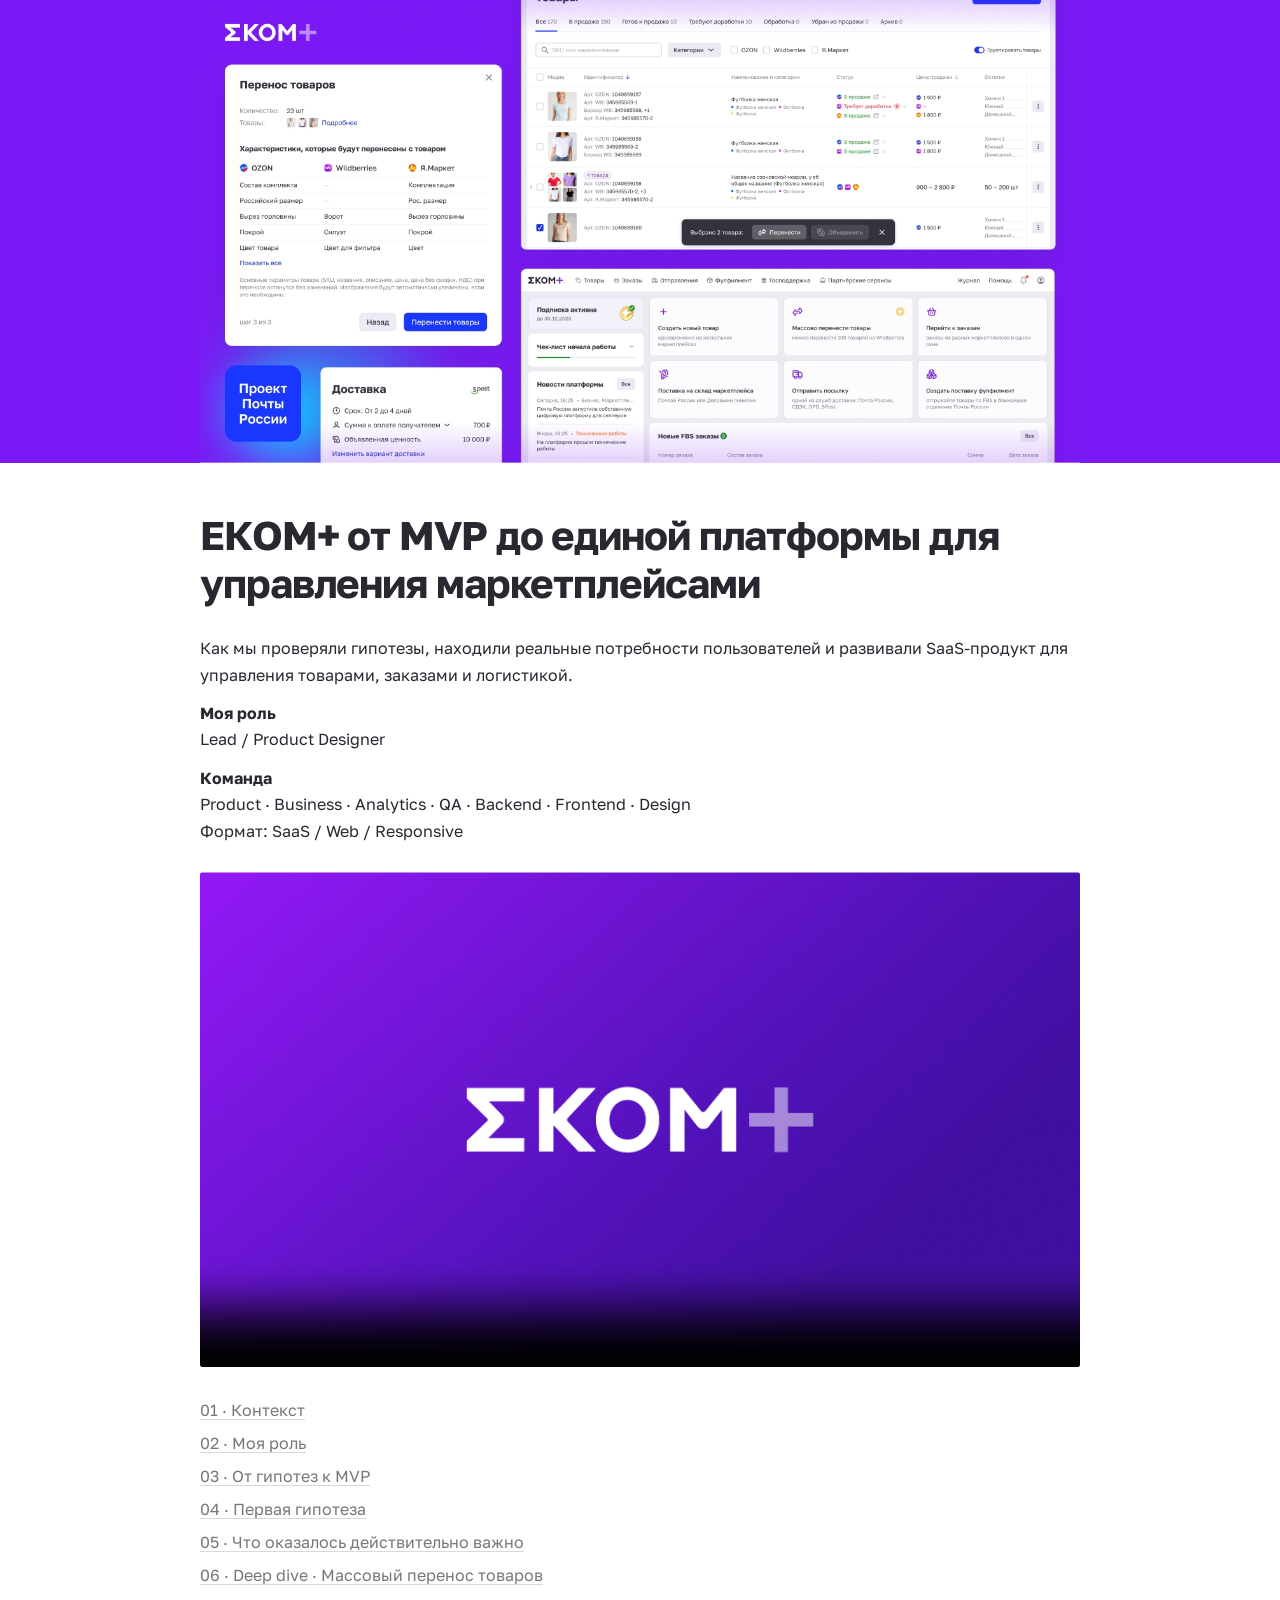
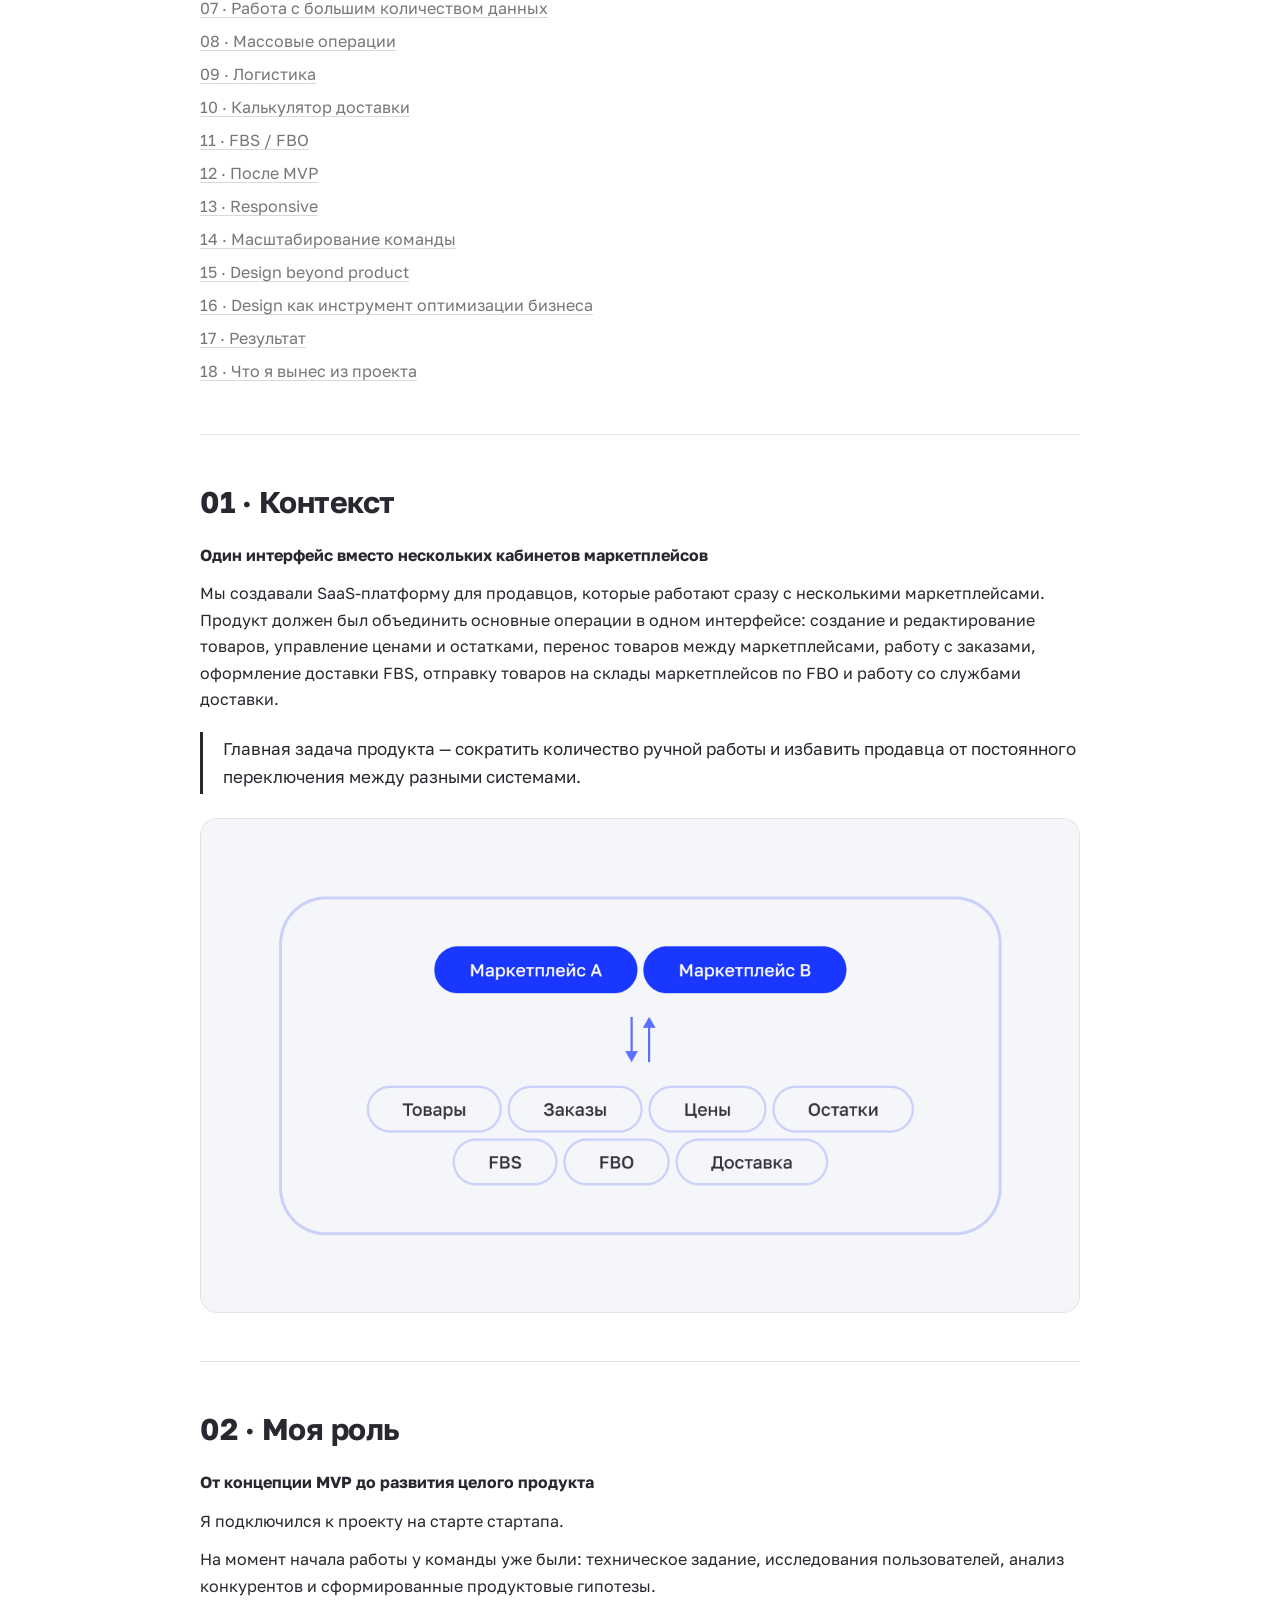
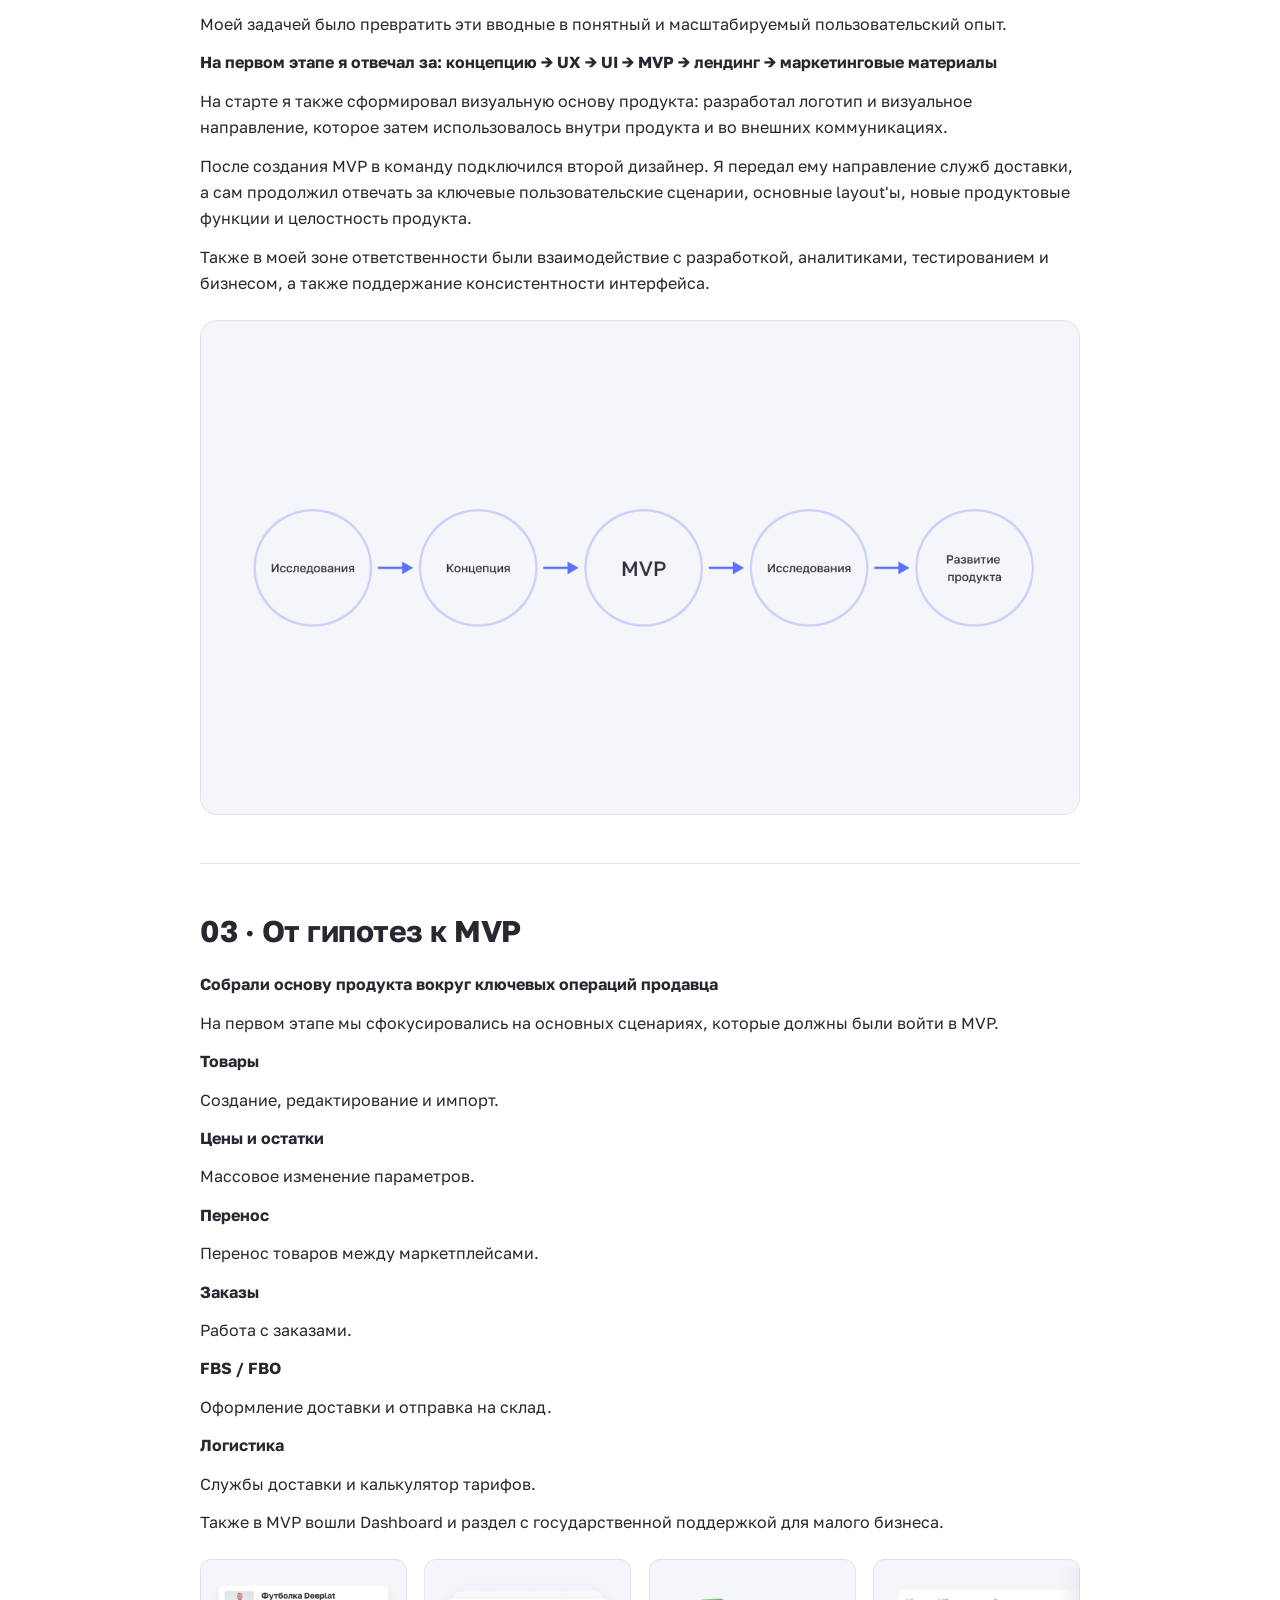
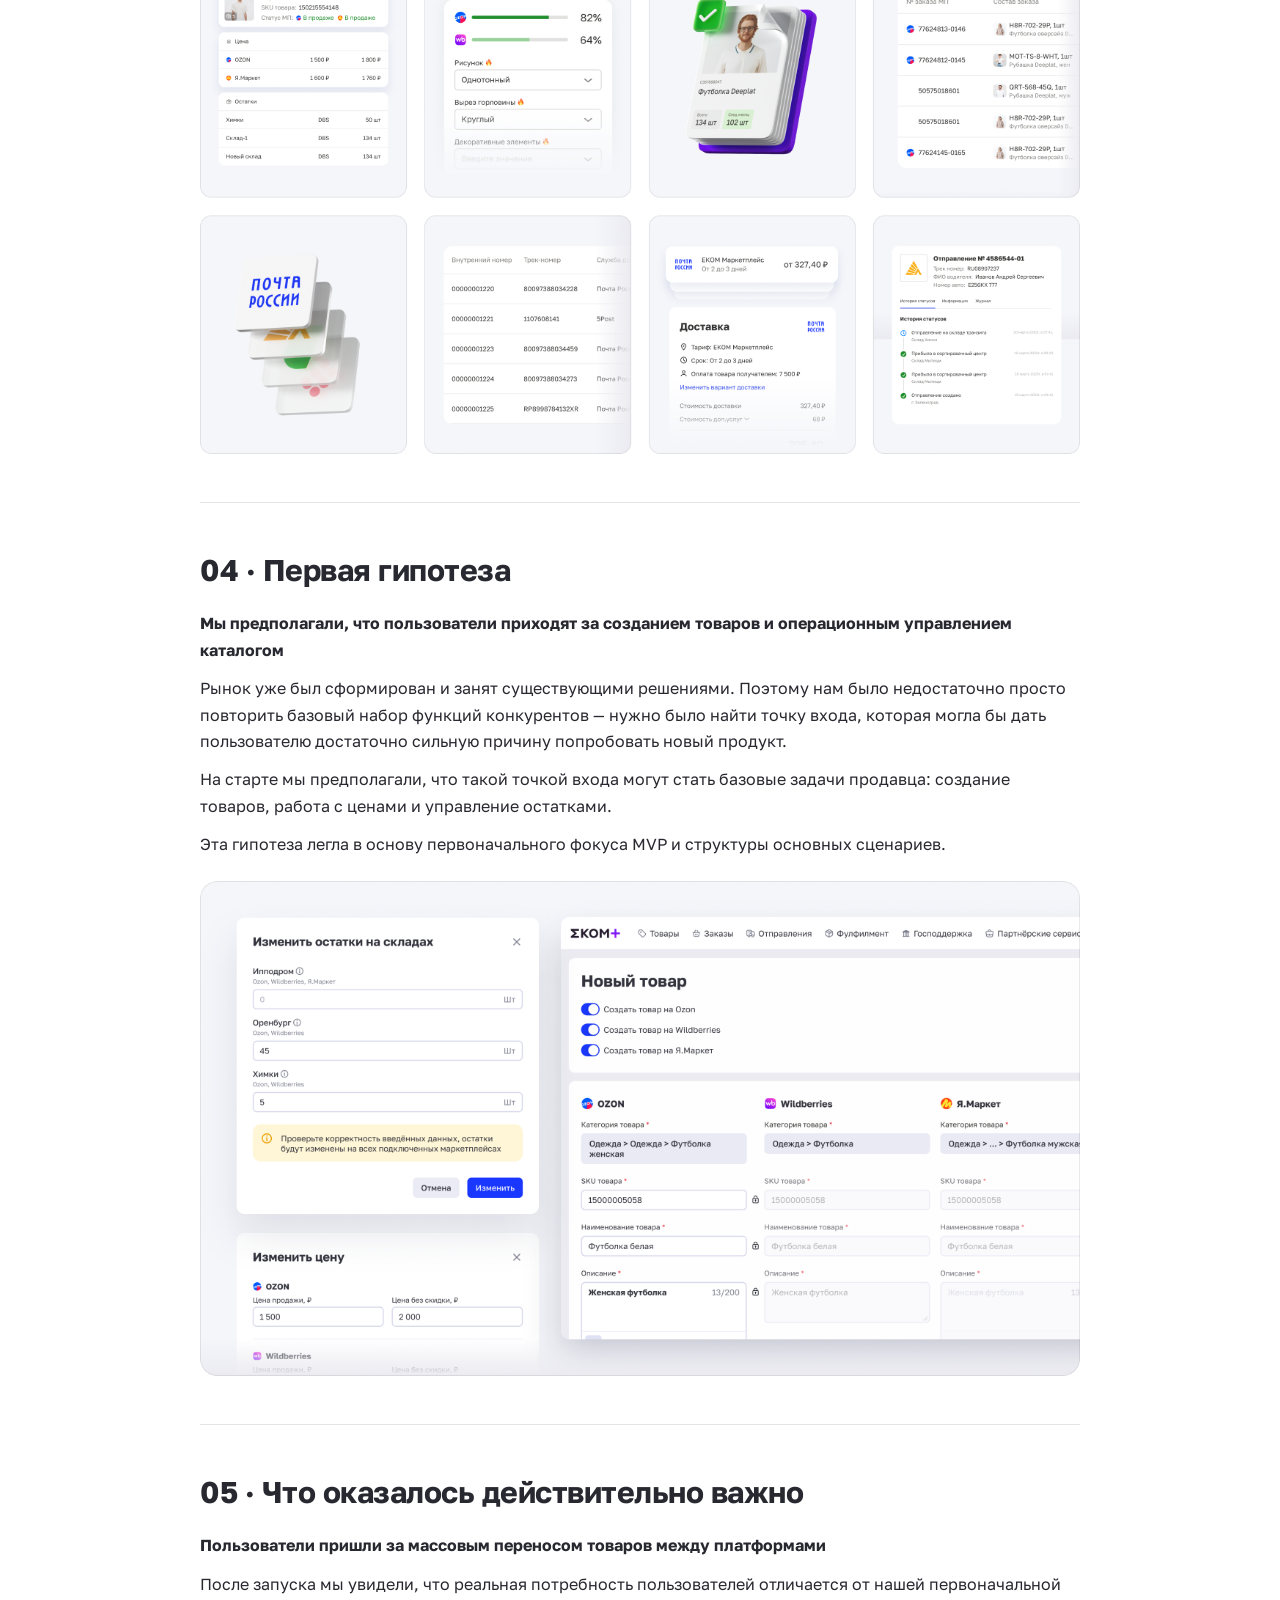
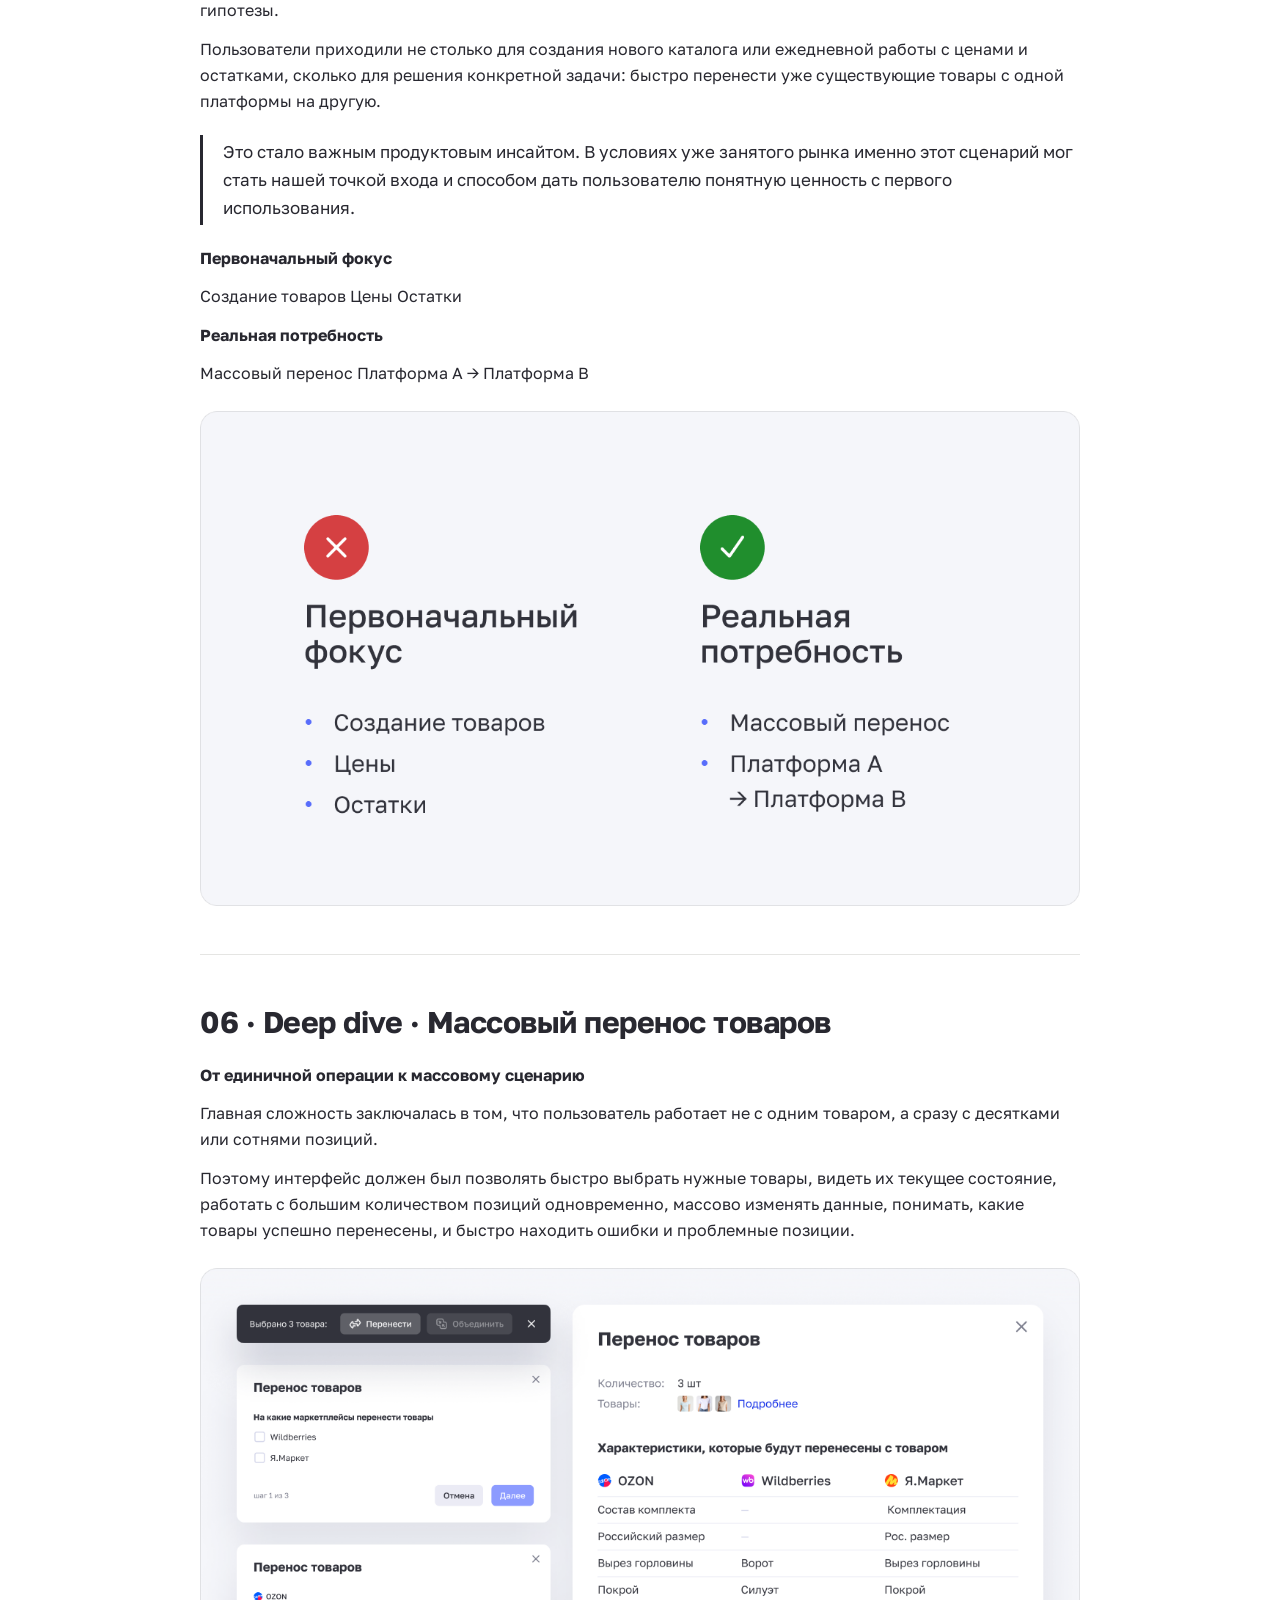
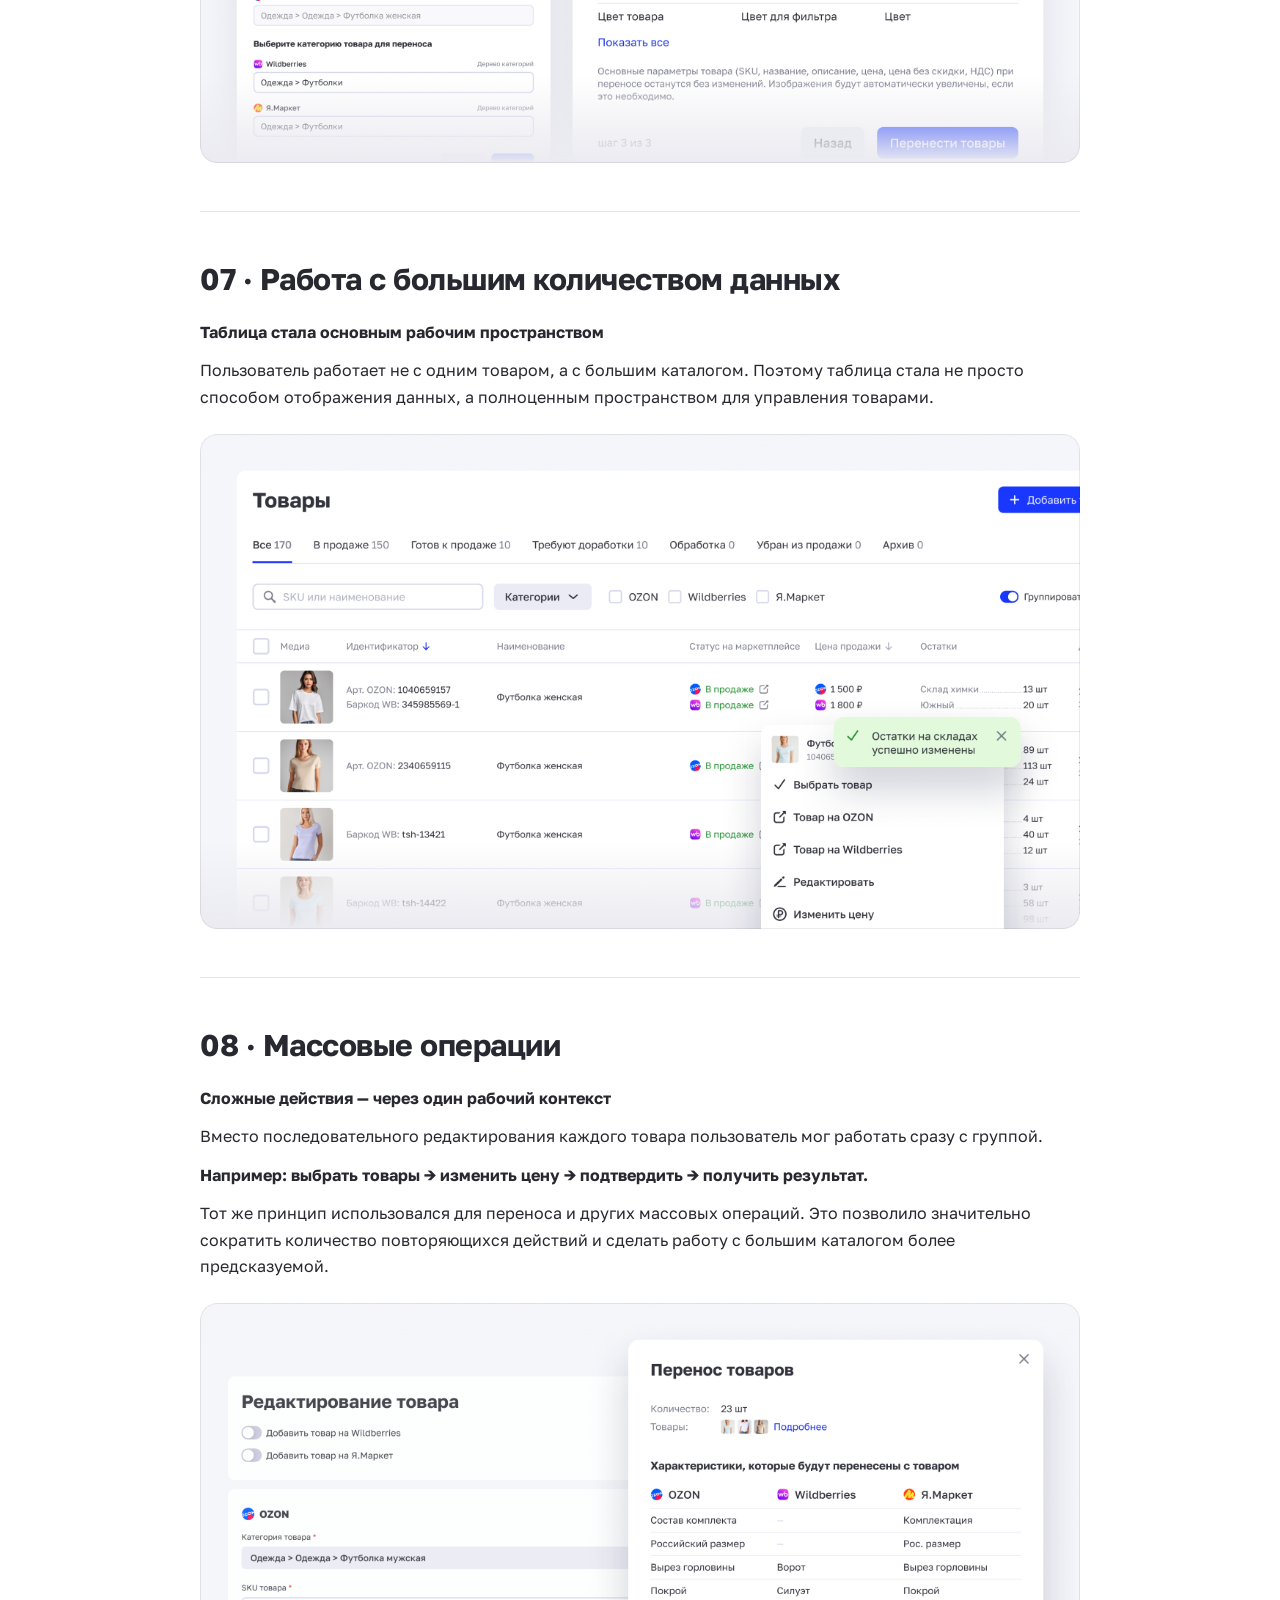
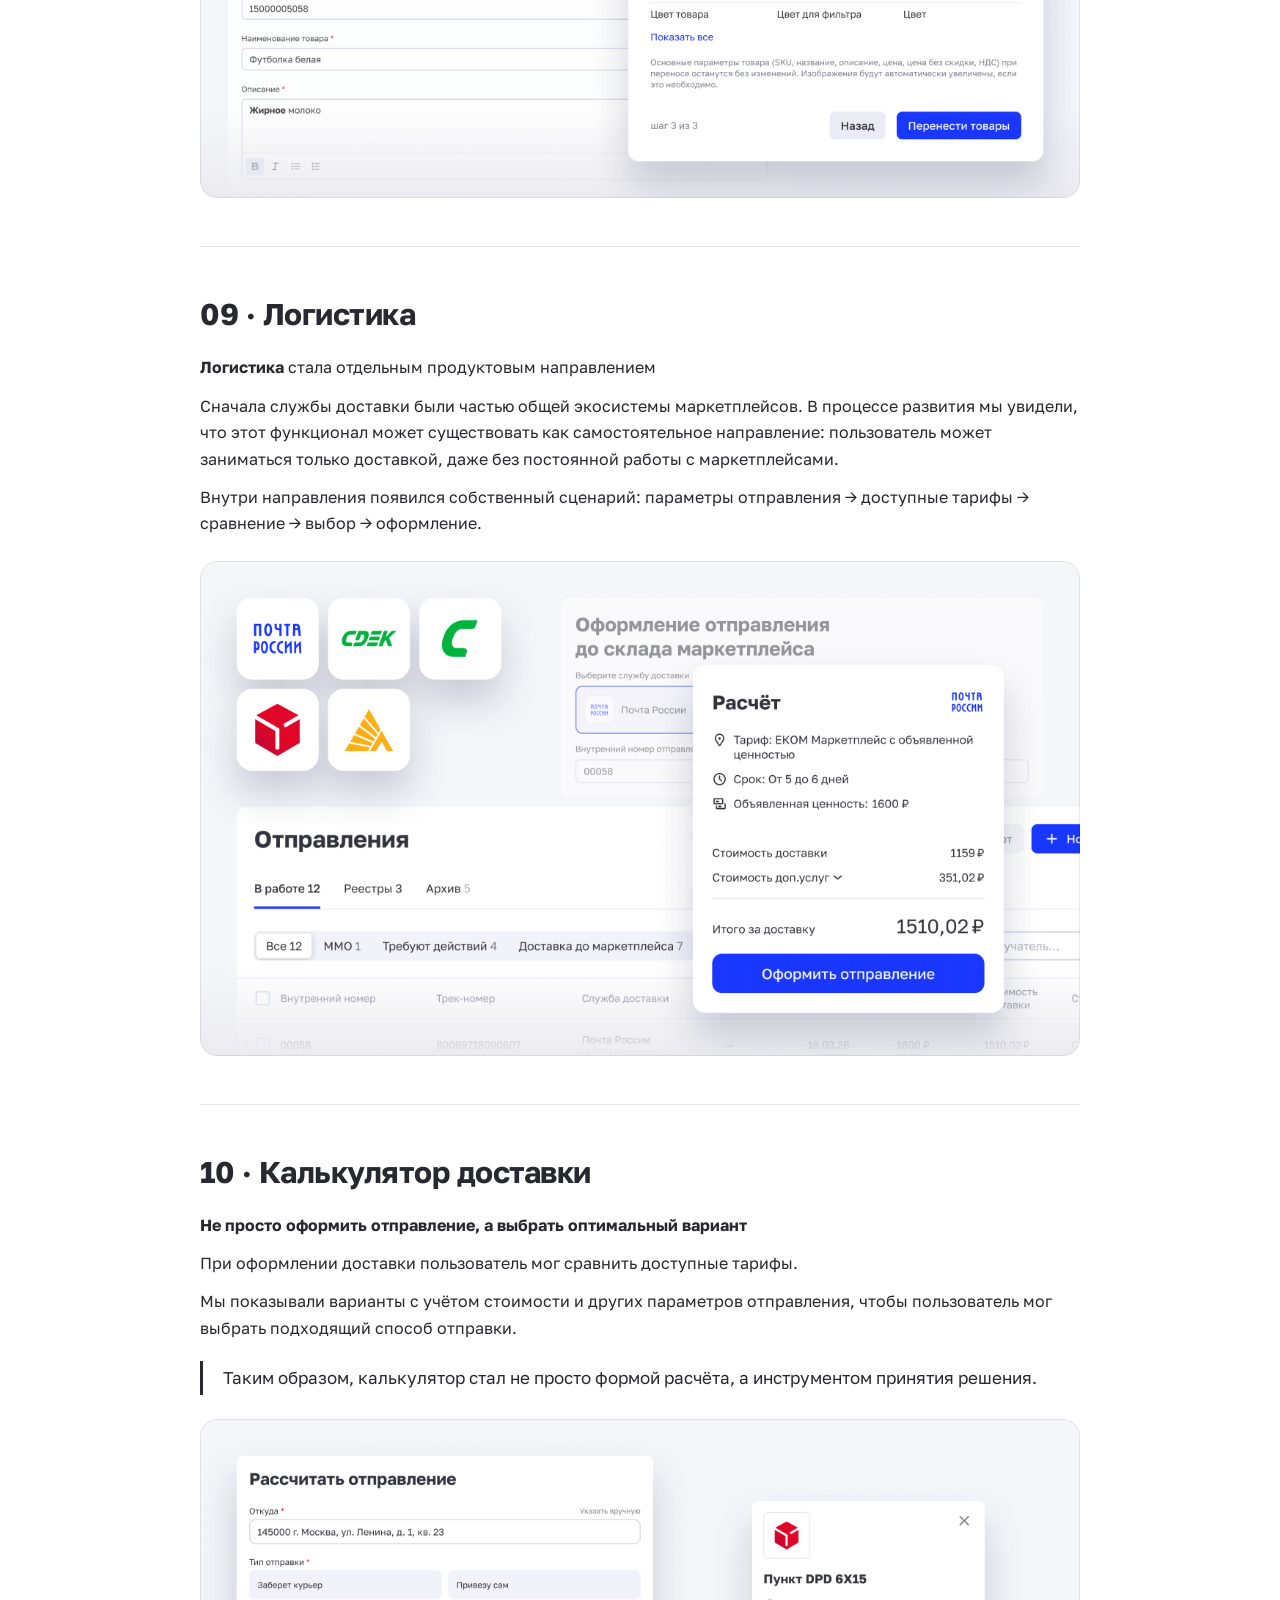
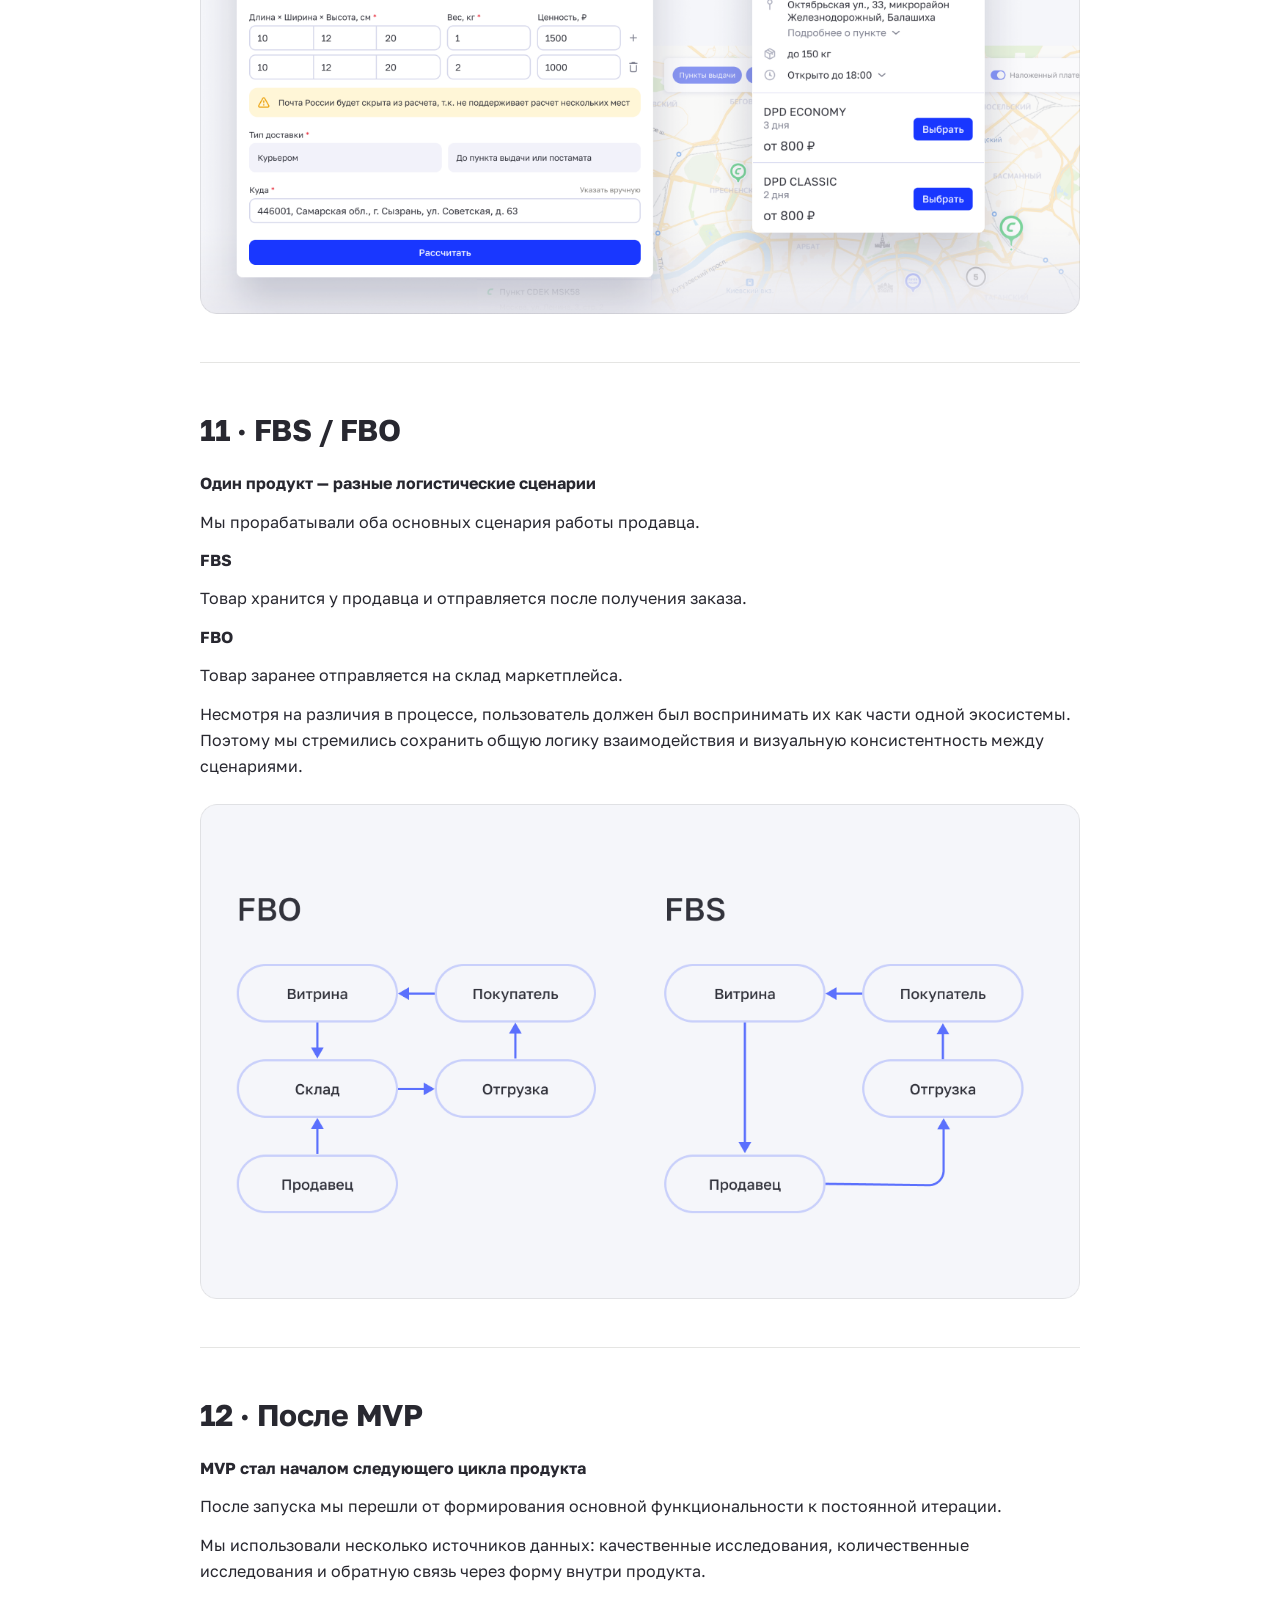
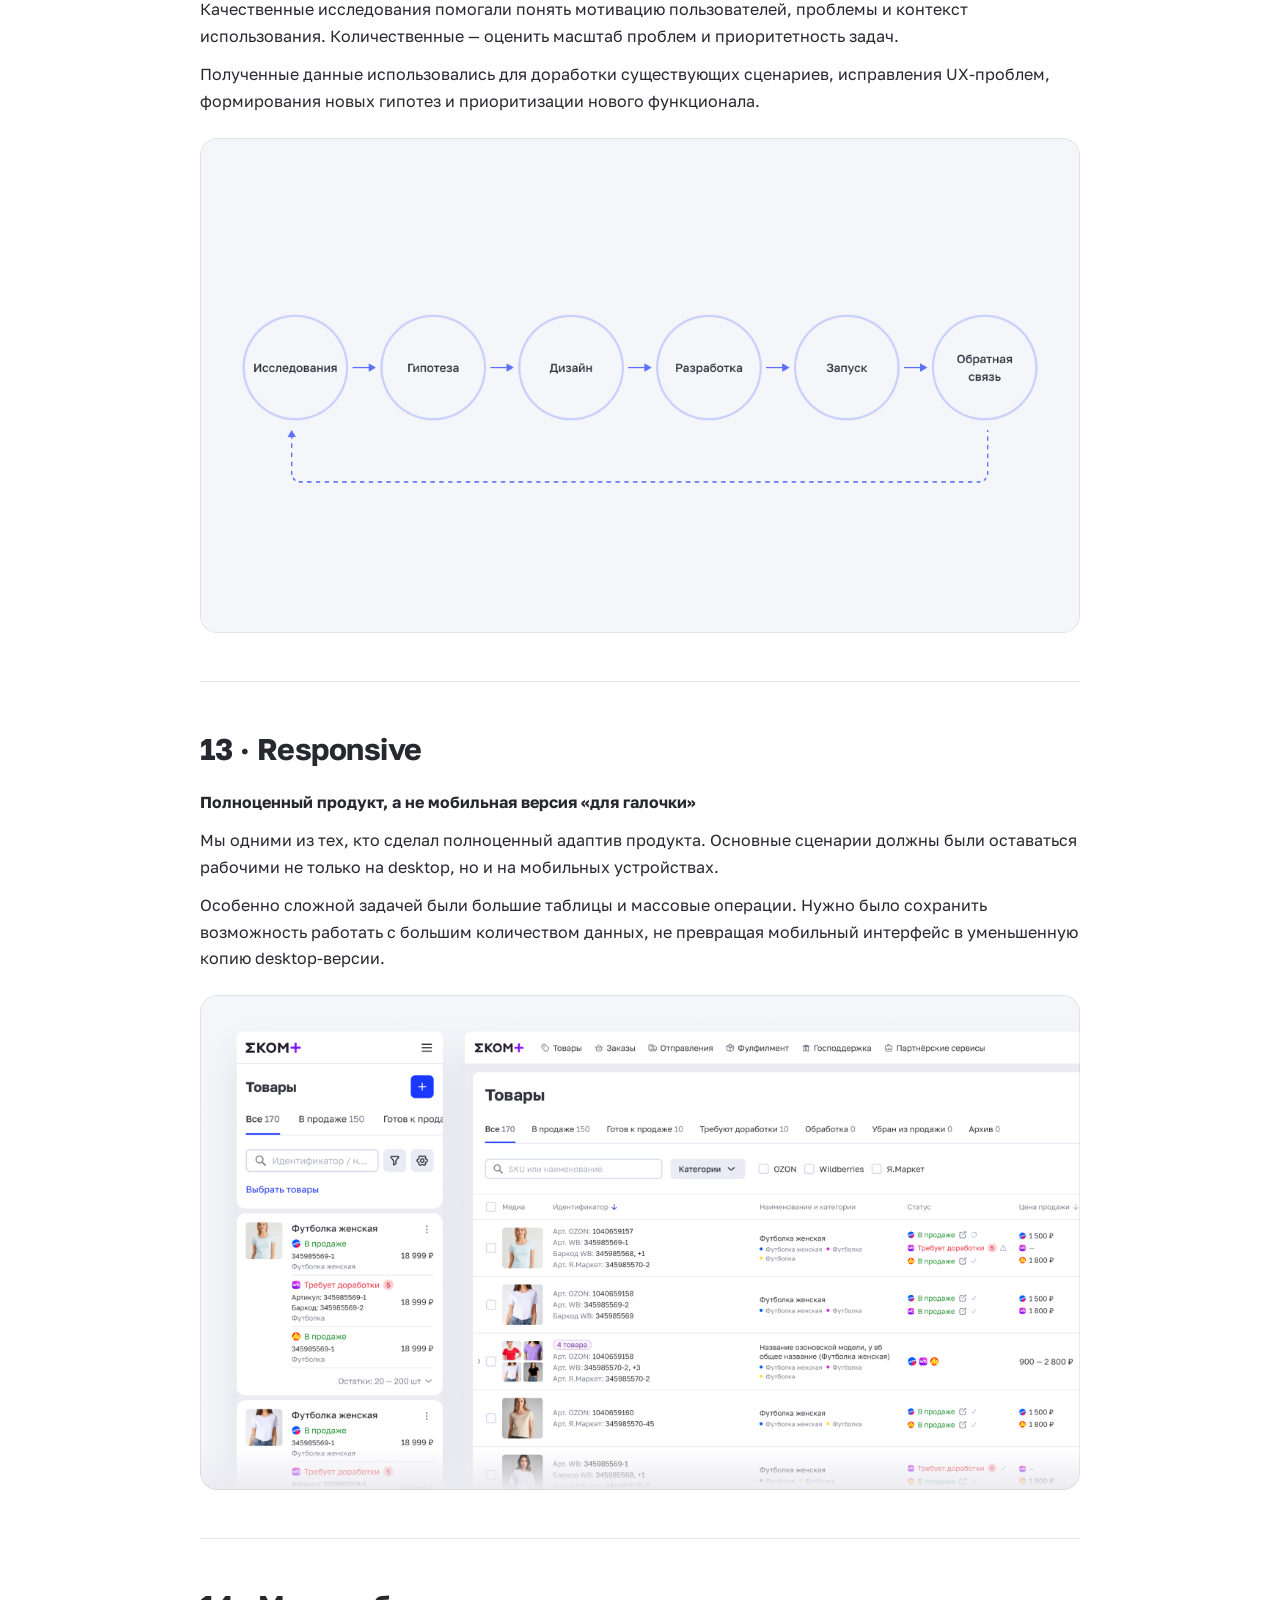
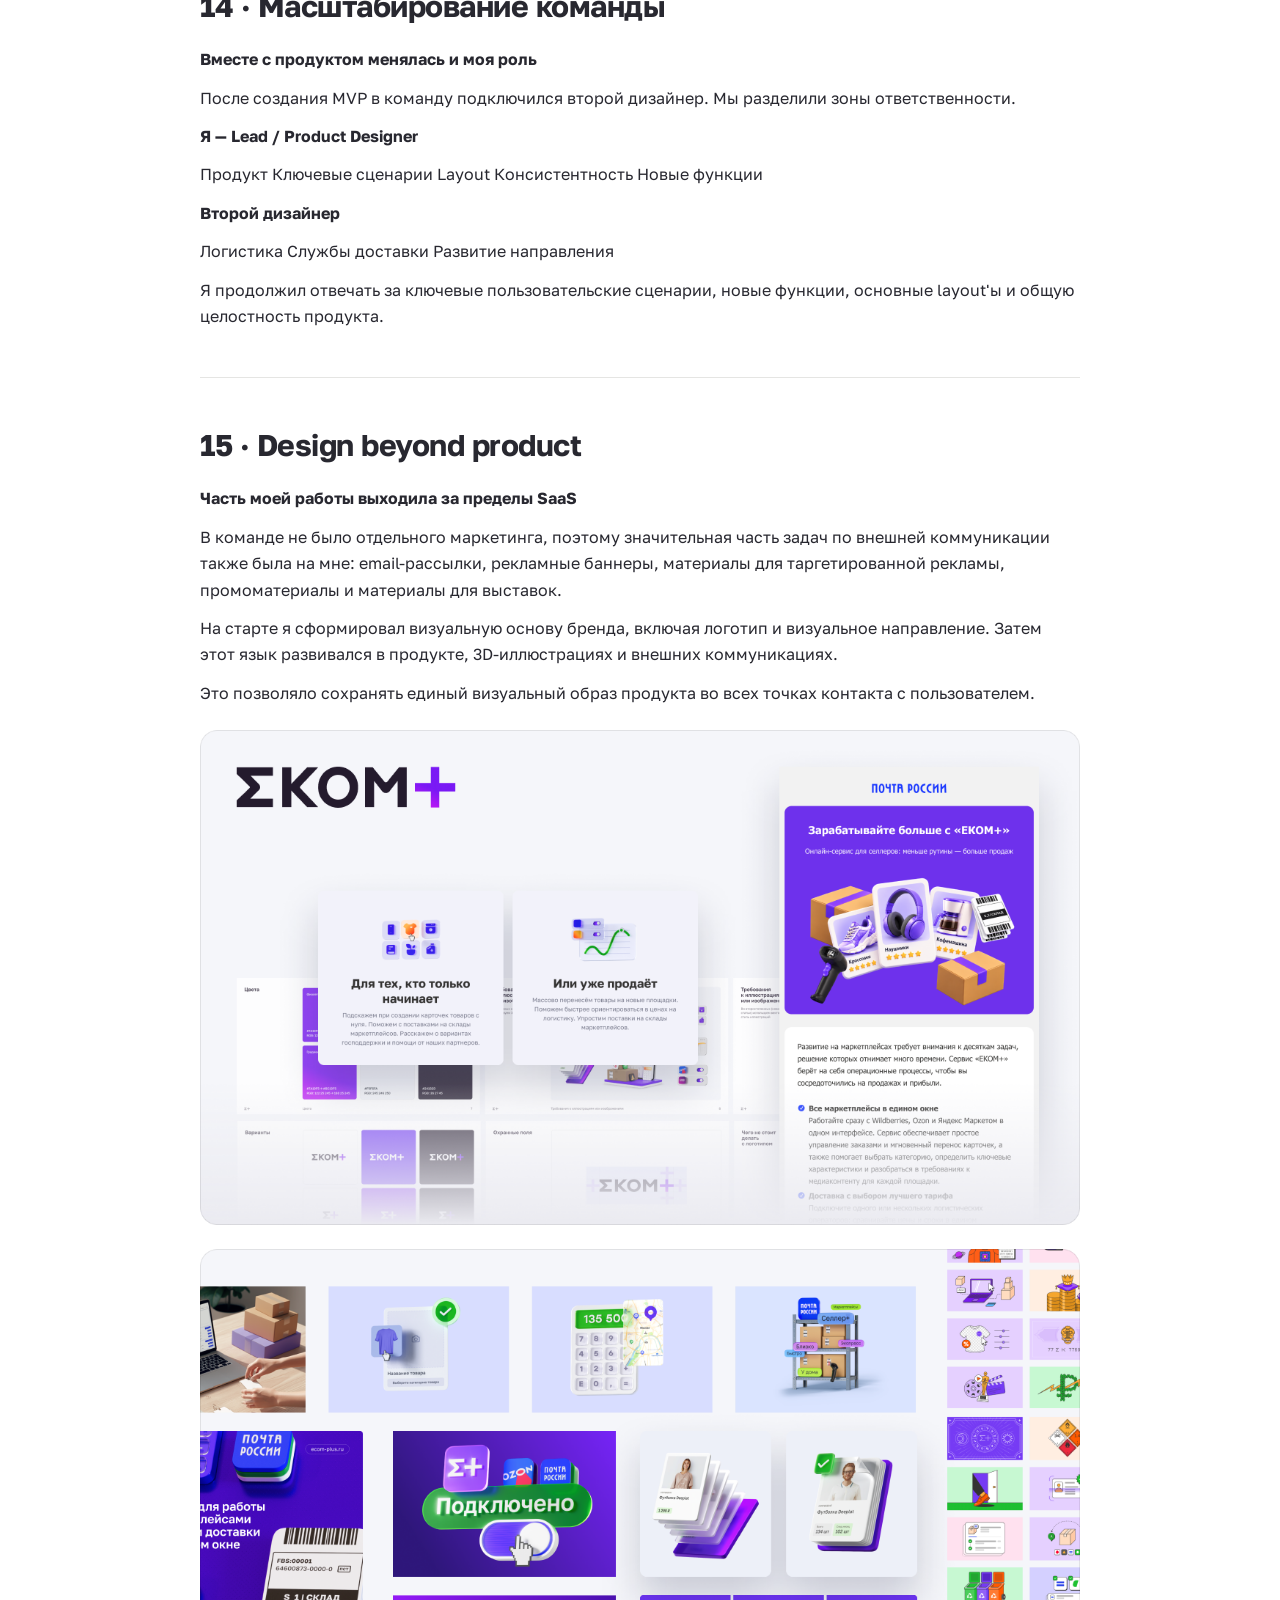
==== commit 8630719f: "Replace ECOM+ cover and video poster with supplied images" ====
--- a/ekom/index.html
+++ b/ekom/index.html
@@ -23,12 +23,12 @@
 
 *{box-sizing:border-box}html{scroll-behavior:smooth;scroll-padding-top:36px;color-scheme:light}body{margin:0;background:#fff;color:#282830;font-family:"Golos Text",Arial,sans-serif;font-size:16px;line-height:1.65;-webkit-font-smoothing:antialiased}main{width:min(880px,calc(100% - 48px));margin:0 auto;padding:48px 0 80px}h1{font-size:40px;line-height:1.2;letter-spacing:-1.1px;font-weight:700;margin:0 0 28px;overflow-wrap:break-word}h2{font-size:30px;line-height:1.3;letter-spacing:-.5px;margin:32px 0 20px;font-weight:700}p{margin:12px 0}strong{font-weight:650}figure{margin:24px 0;width:100%}img{display:block;width:100%;height:auto;border-radius:3px}video{display:block;width:100%;height:auto;margin:28px 0;border-radius:3px;background:#f5f5f5}blockquote{margin:20px 0;padding:3px 0 3px 20px;border-left:3px solid #282830;font-size:17px}hr{height:1px;border:0;background:#e5e5e3;margin:48px 0}hr+ h2{margin-top:0}figure:has(+hr),p:has(+hr),blockquote:has(+hr),nav:has(+hr){margin-bottom:0}.spacer{height:24px}.toc{margin:28px 0;display:flex;flex-direction:column;gap:3px}.toc a{color:#787774;text-decoration:underline;text-decoration-color:#d9d9d6;text-underline-offset:3px;padding:3px 0;line-height:1.5}.toc a:hover{color:#282830;text-decoration-color:#282830}a:focus-visible{outline:2px solid #7864ea;outline-offset:4px}::selection{background:#e8e1ff}.case-cover{width:100%;margin:0;padding:0;background:#7A19F5}.case-cover img{display:block;width:min(880px,calc(100% - 48px));height:auto;margin:0 auto;border-radius:0}@media(max-width:600px){.case-cover img{width:calc(100% - 36px)}main{width:calc(100% - 36px);padding:32px 0 48px}h1{font-size:30px;letter-spacing:-.65px}h2{font-size:25px}body{font-size:16px}figure{margin:20px 0}blockquote{font-size:16px;padding-left:15px}.toc a{padding:5px 0}}@media(prefers-reduced-motion:reduce){html{scroll-behavior:auto}}@media print{main{width:100%;padding:0}.toc,video{display:none}h2{break-after:avoid}figure{break-inside:avoid}}</style>
 </head>
-<body><header class="case-cover"><img src="assets/cover.jpg" alt="ЕКОМ+ — общий вид продукта" width="1467" height="728" fetchpriority="high"></header><main><article><h1>ЕКОМ+ от MVP до единой платформы для управления маркетплейсами</h1>
+<body><header class="case-cover"><img src="assets/cover-v2.jpg" alt="ЕКОМ+ — общий вид продукта" width="1383" height="728" fetchpriority="high"></header><main><article><h1>ЕКОМ+ от MVP до единой платформы для управления маркетплейсами</h1>
 
 <p>Как мы проверяли гипотезы, находили реальные потребности пользователей и развивали SaaS-продукт для управления товарами, заказами и логистикой.</p>
 <p><strong>Моя роль<br></strong>Lead / Product Designer</p>
 <p><strong>Команда<br></strong>Product · Business · Analytics · QA · Backend · Frontend · Design<br>Формат: SaaS / Web / Responsive<br></p>
-<video controls playsinline preload="metadata" poster="assets/0.png" aria-label="Обзор ЕКОМ+"><source src="assets/intro.mp4" type="video/mp4">Ваш браузер не поддерживает видео. <a href="assets/intro.mp4">Скачать ролик</a></video>
+<video controls playsinline preload="metadata" poster="assets/video-poster.jpg" aria-label="Обзор ЕКОМ+"><source src="assets/intro.mp4" type="video/mp4">Ваш браузер не поддерживает видео. <a href="assets/intro.mp4">Скачать ролик</a></video>
 <nav class="toc" aria-label="Оглавление"><a href="#chapter-01">01 · Контекст</a><a href="#chapter-02">02 · Моя роль</a><a href="#chapter-03">03 · От гипотез к MVP</a><a href="#chapter-04">04 · Первая гипотеза</a><a href="#chapter-05">05 · Что оказалось действительно важно</a><a href="#chapter-06">06 · Deep dive · Массовый перенос товаров</a><a href="#chapter-07">07 · Работа с большим количеством данных</a><a href="#chapter-08">08 · Массовые операции</a><a href="#chapter-09">09 · Логистика</a><a href="#chapter-10">10 · Калькулятор доставки</a><a href="#chapter-11">11 · FBS / FBO</a><a href="#chapter-12">12 · После MVP</a><a href="#chapter-13">13 · Responsive</a><a href="#chapter-14">14 · Масштабирование команды</a><a href="#chapter-15">15 · Design beyond product</a><a href="#chapter-16">16 · Design как инструмент оптимизации бизнеса</a><a href="#chapter-17">17 · Результат</a><a href="#chapter-18">18 · Что я вынес из проекта</a></nav>
 <hr>
 <h2 id="chapter-01">01 · Контекст</h2>
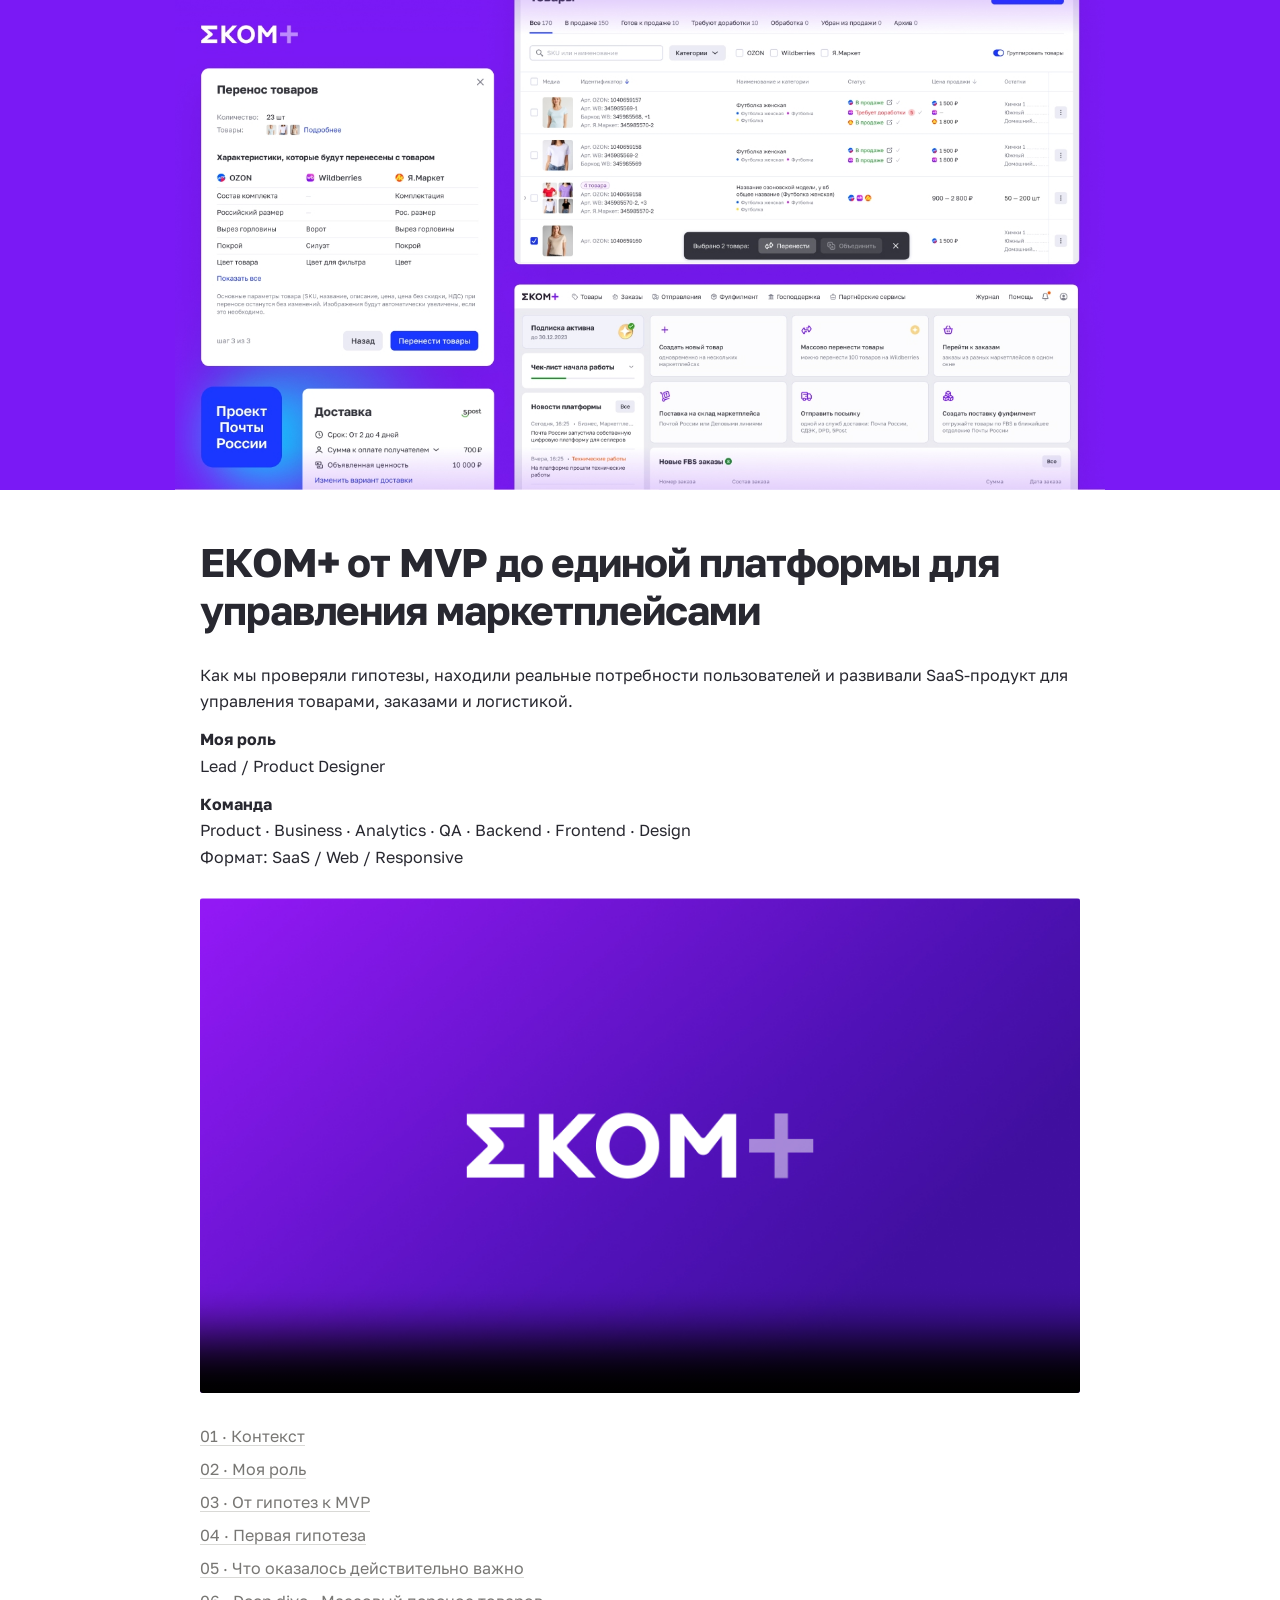
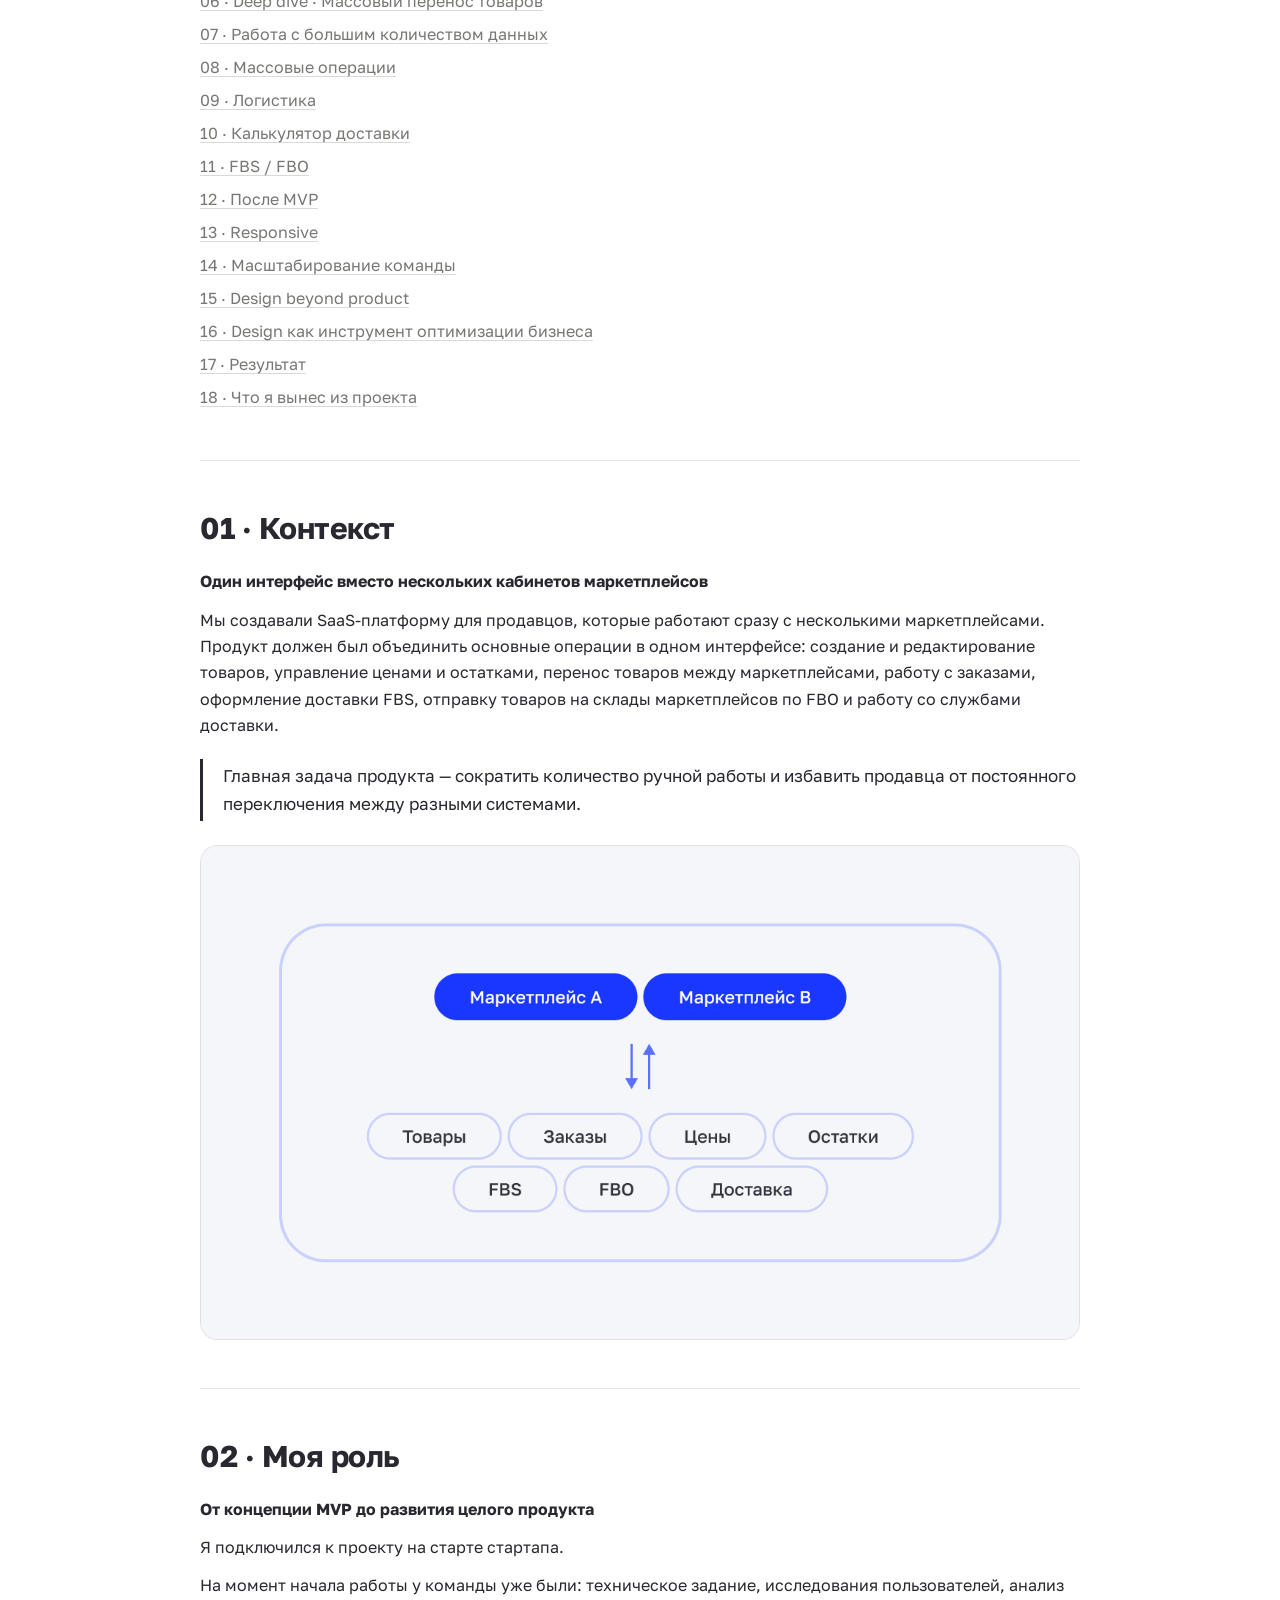
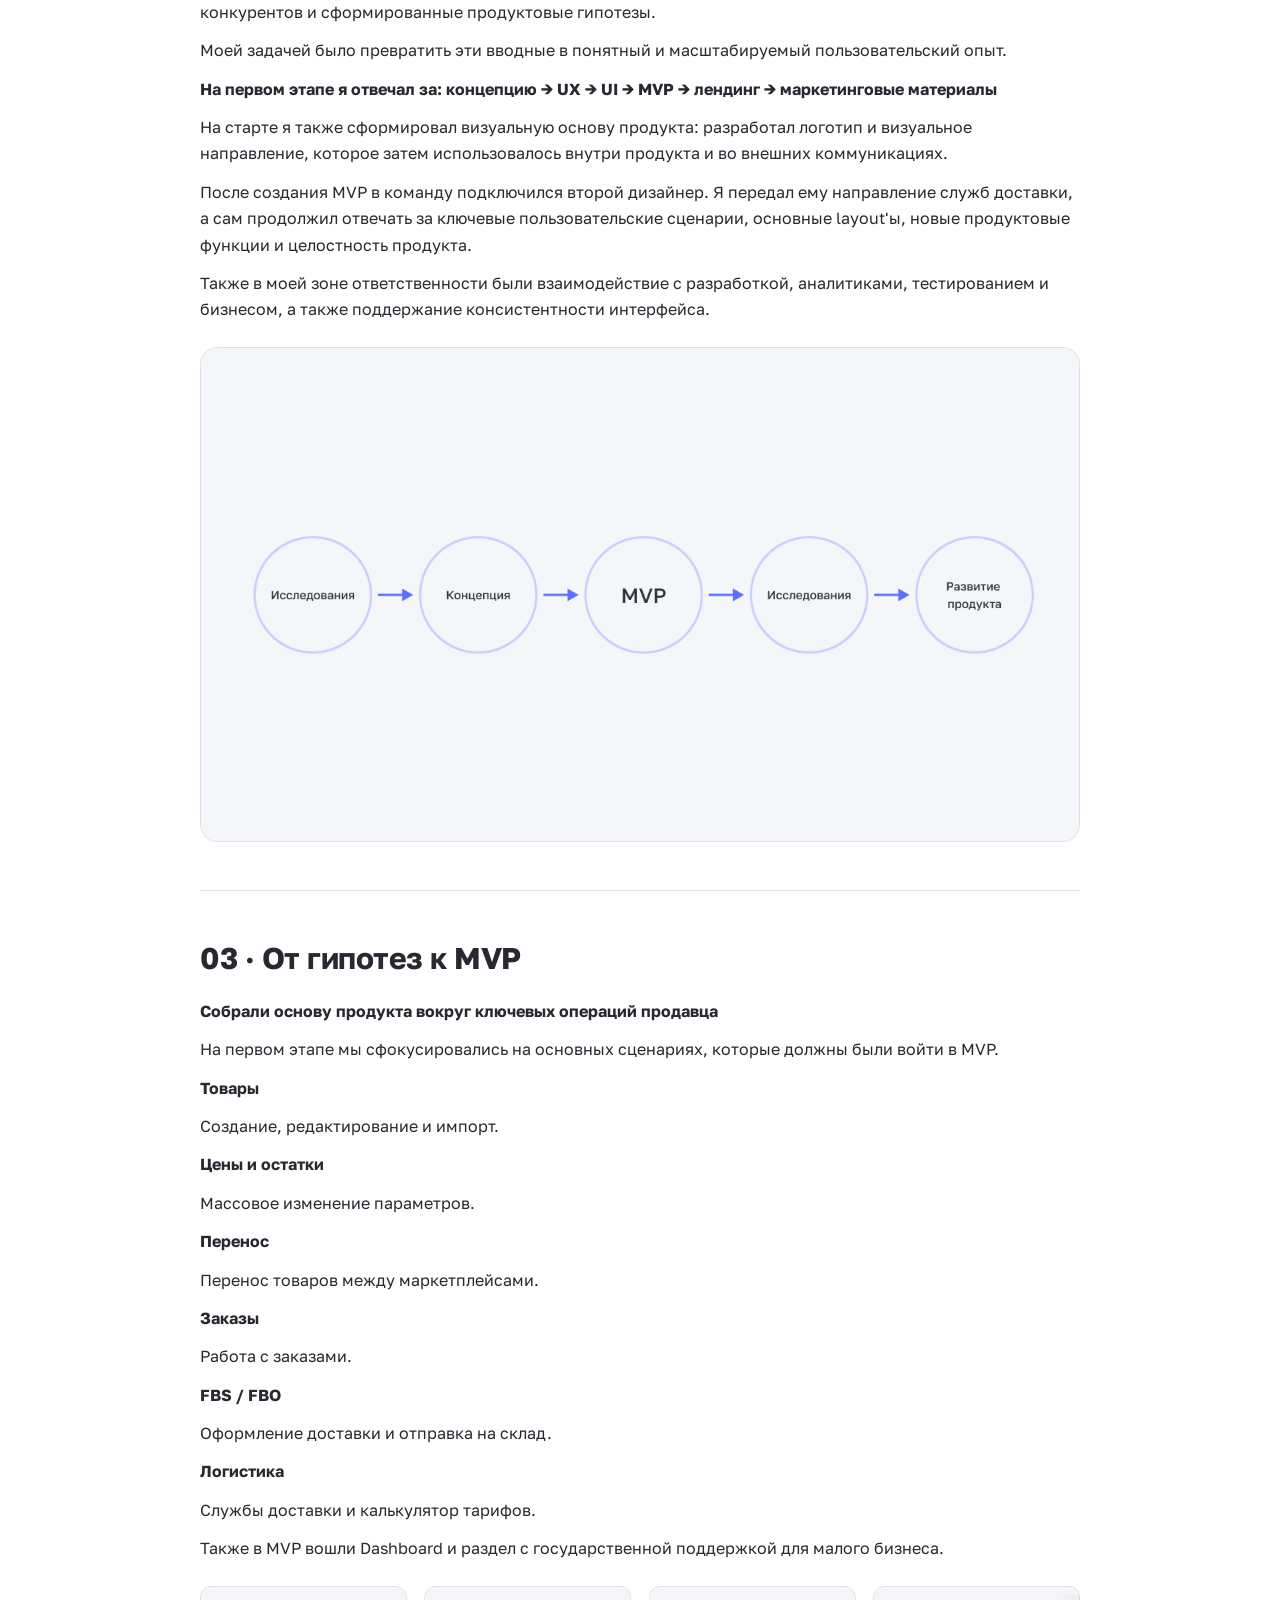
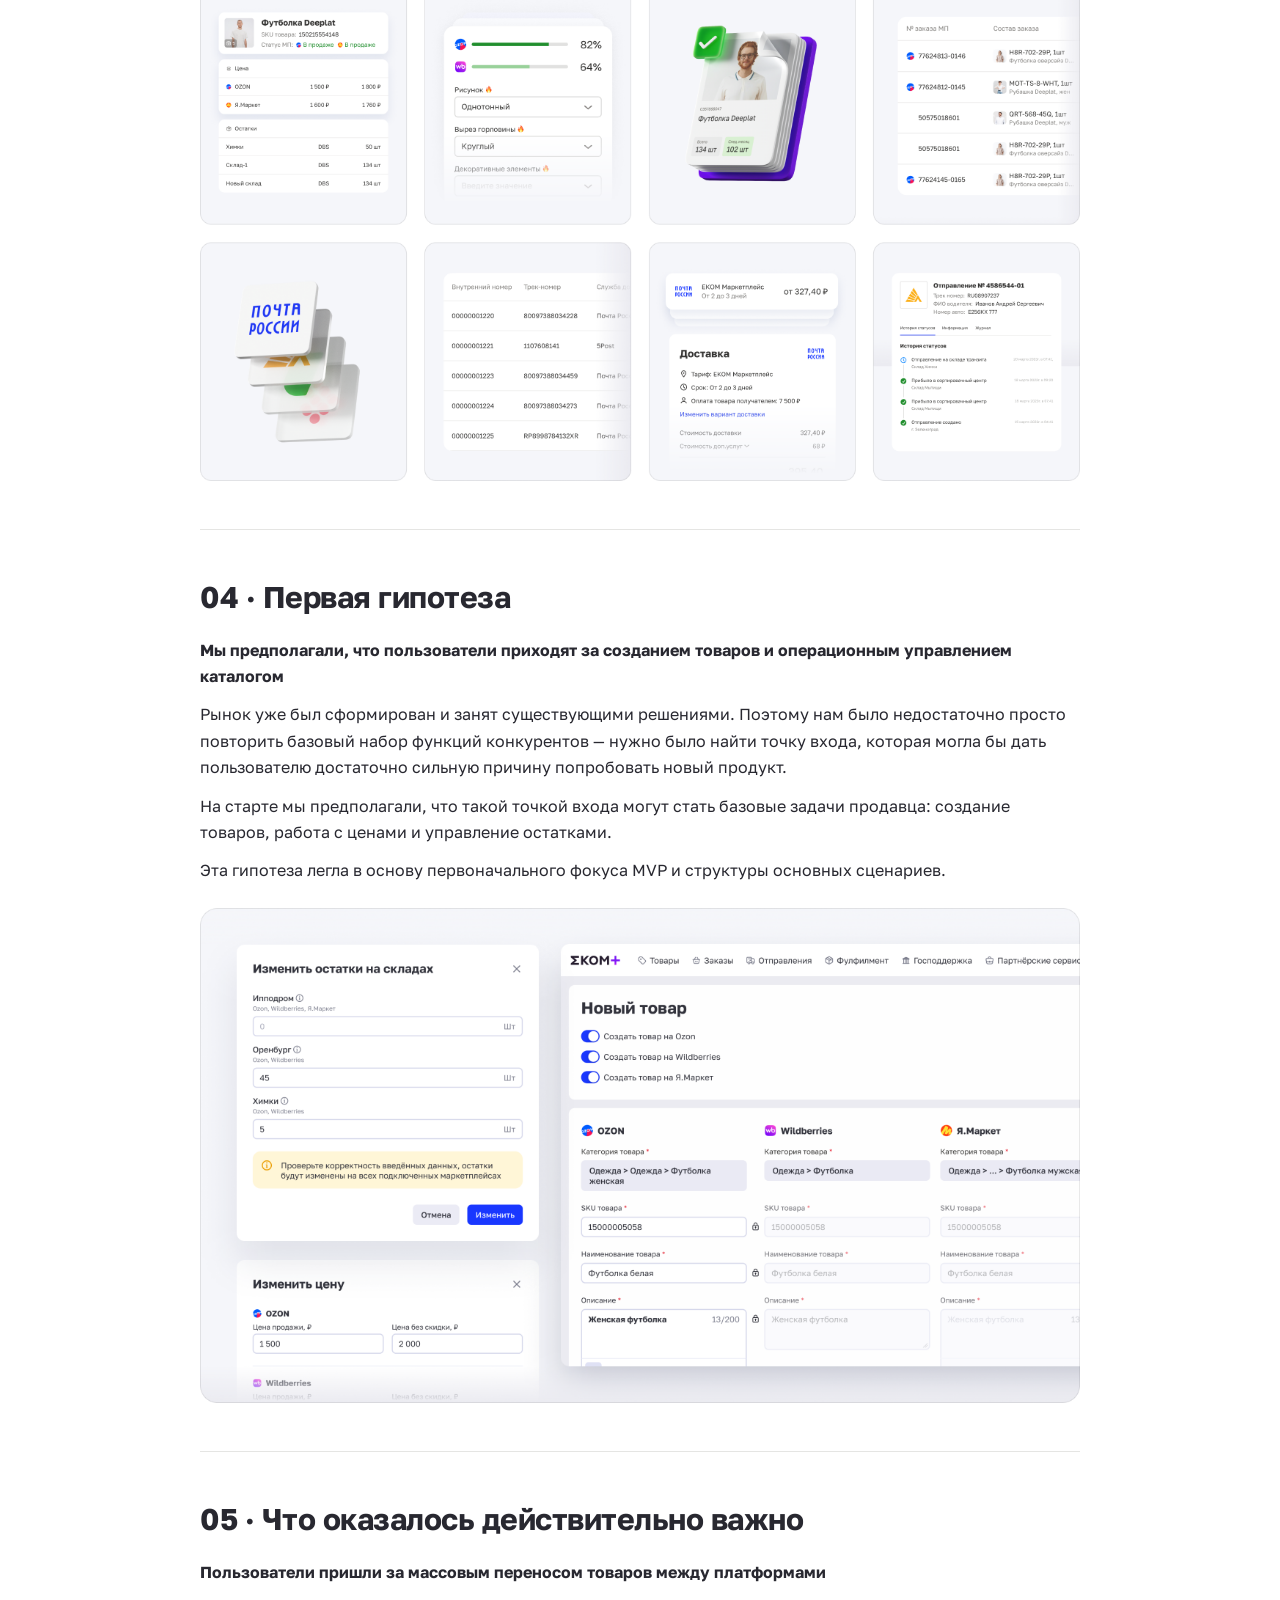
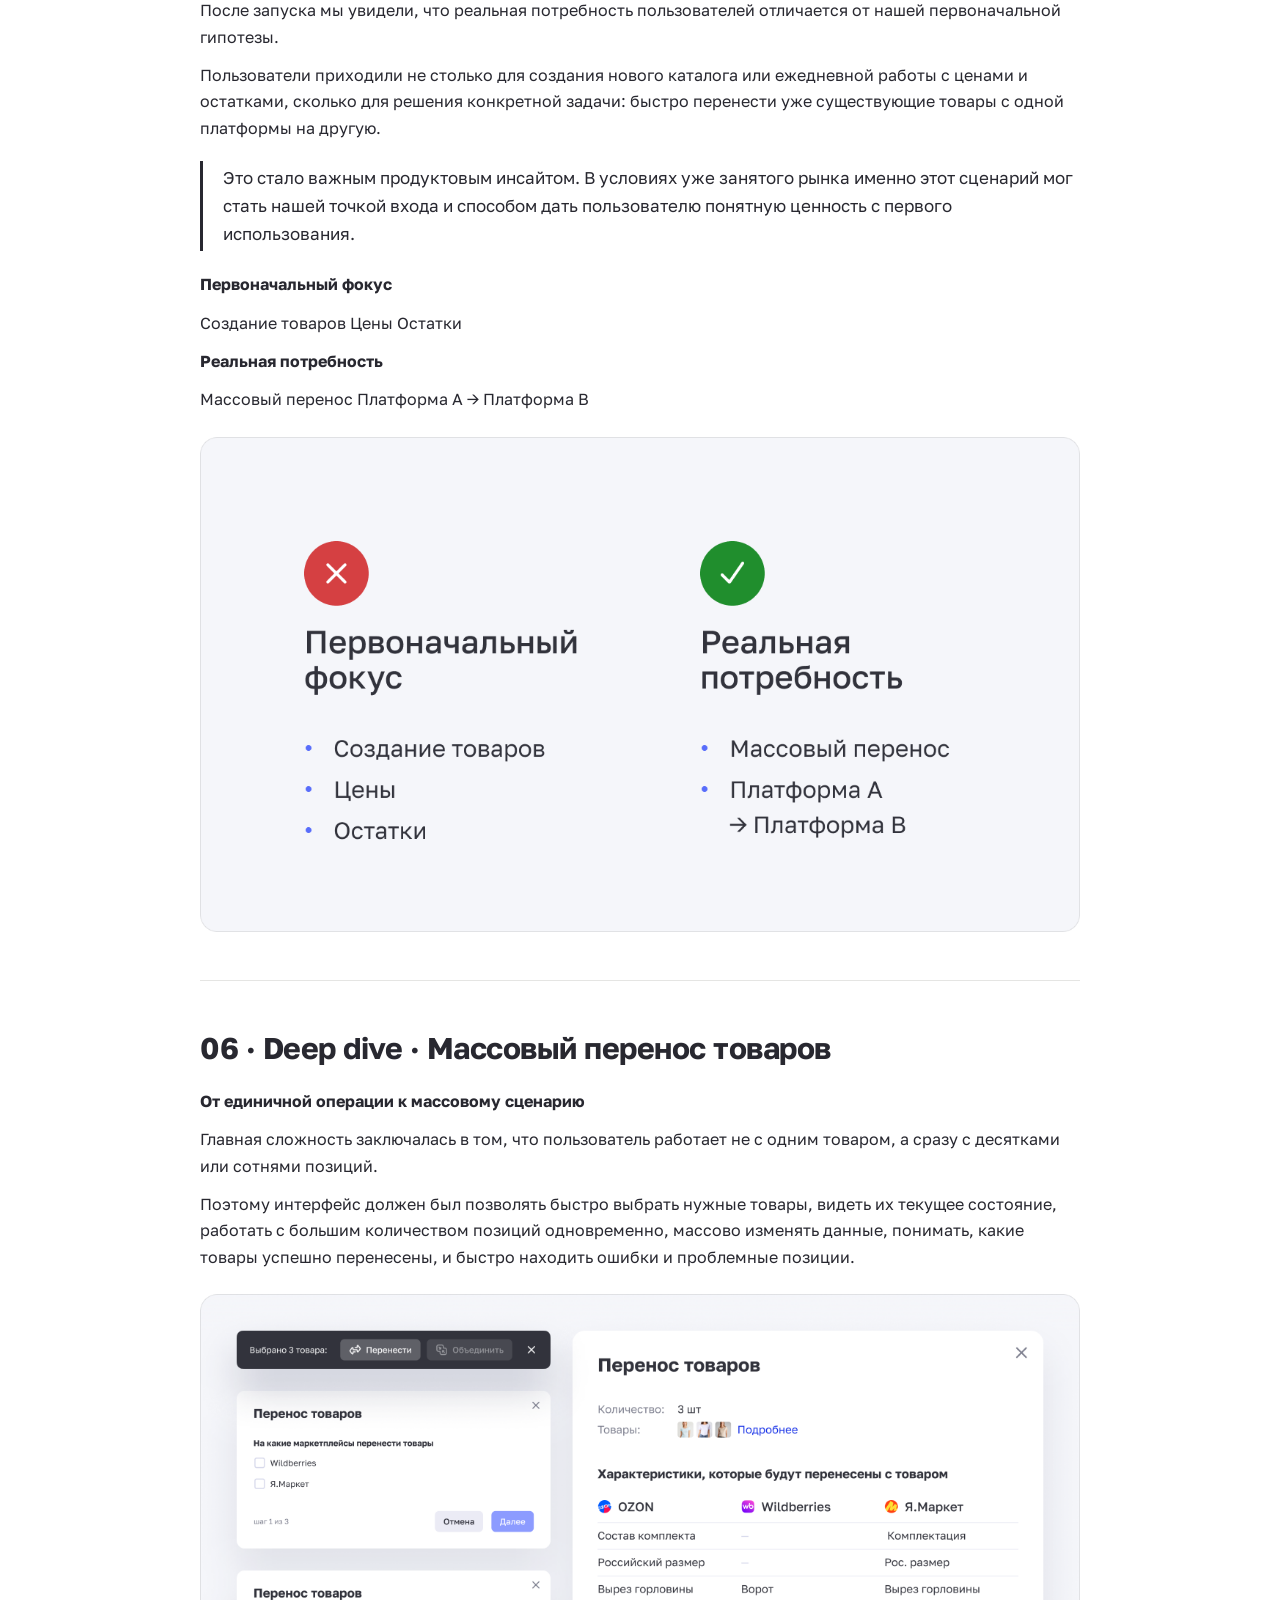
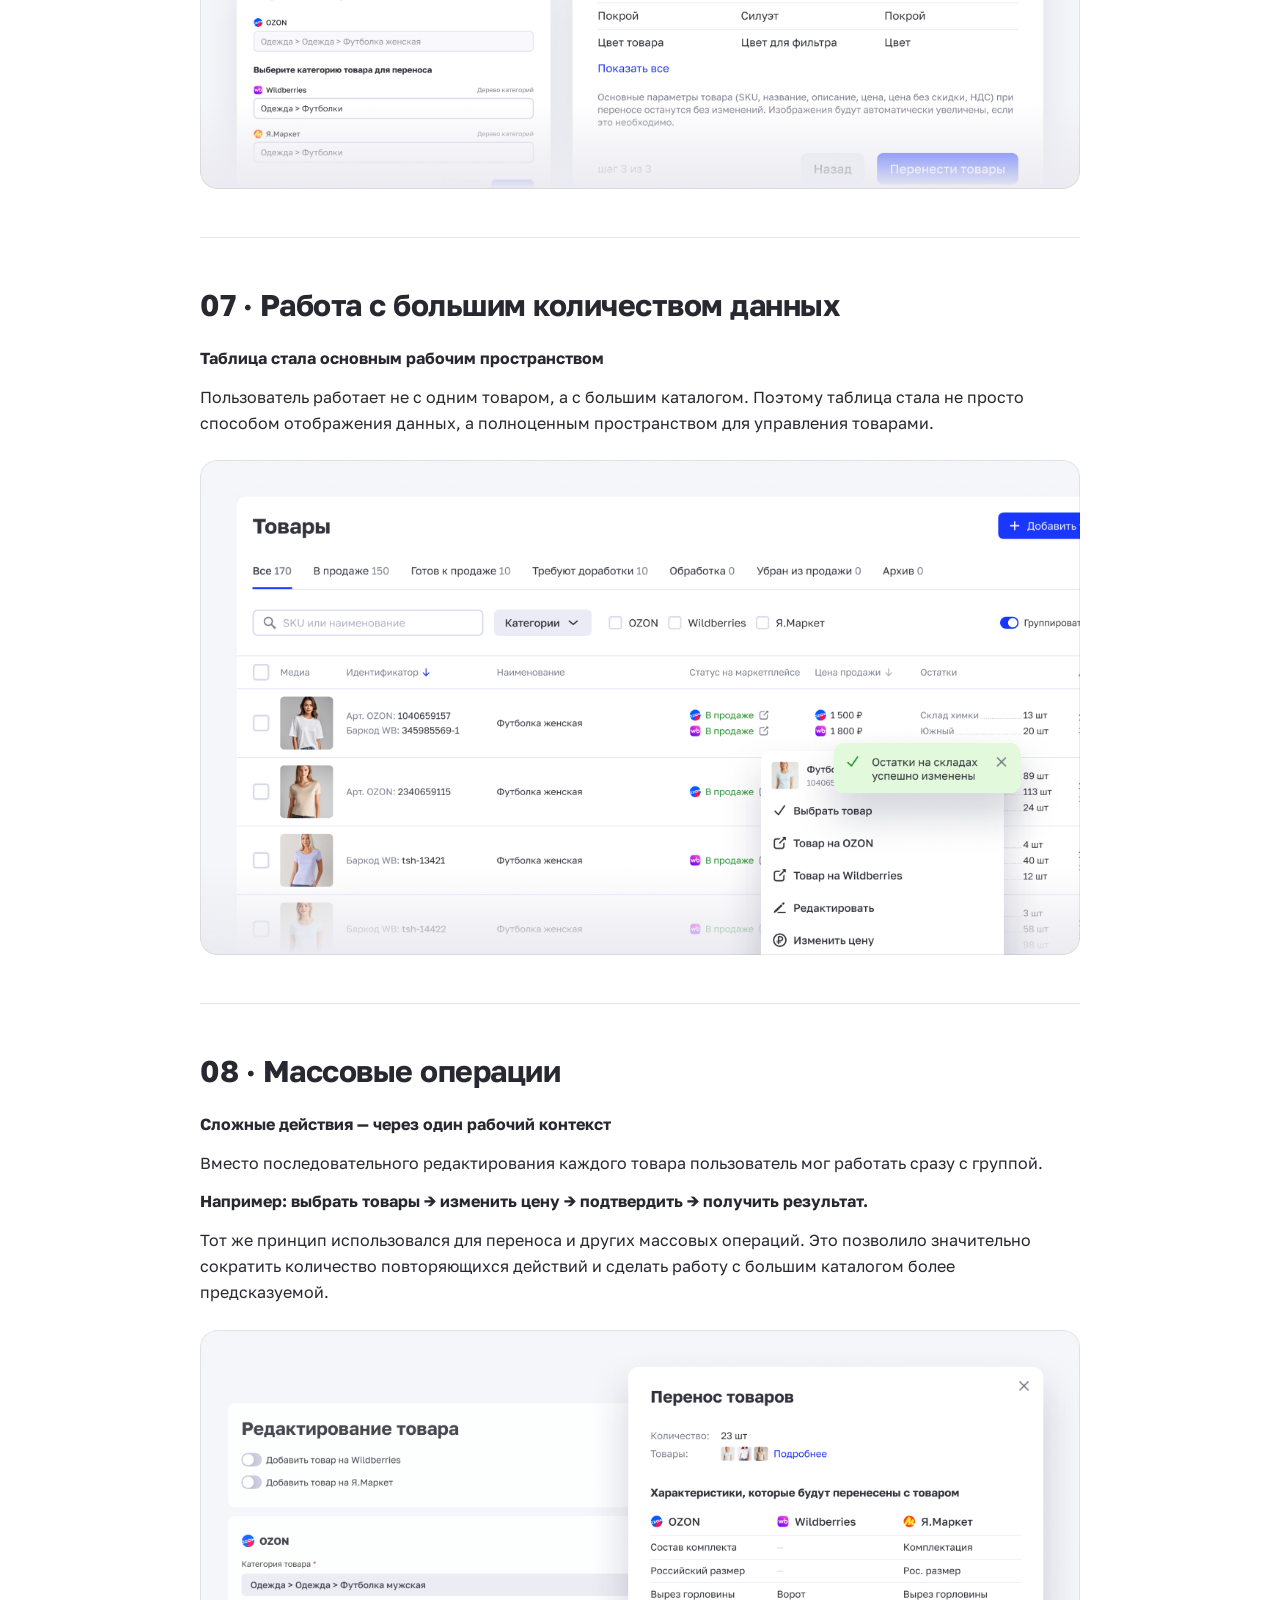
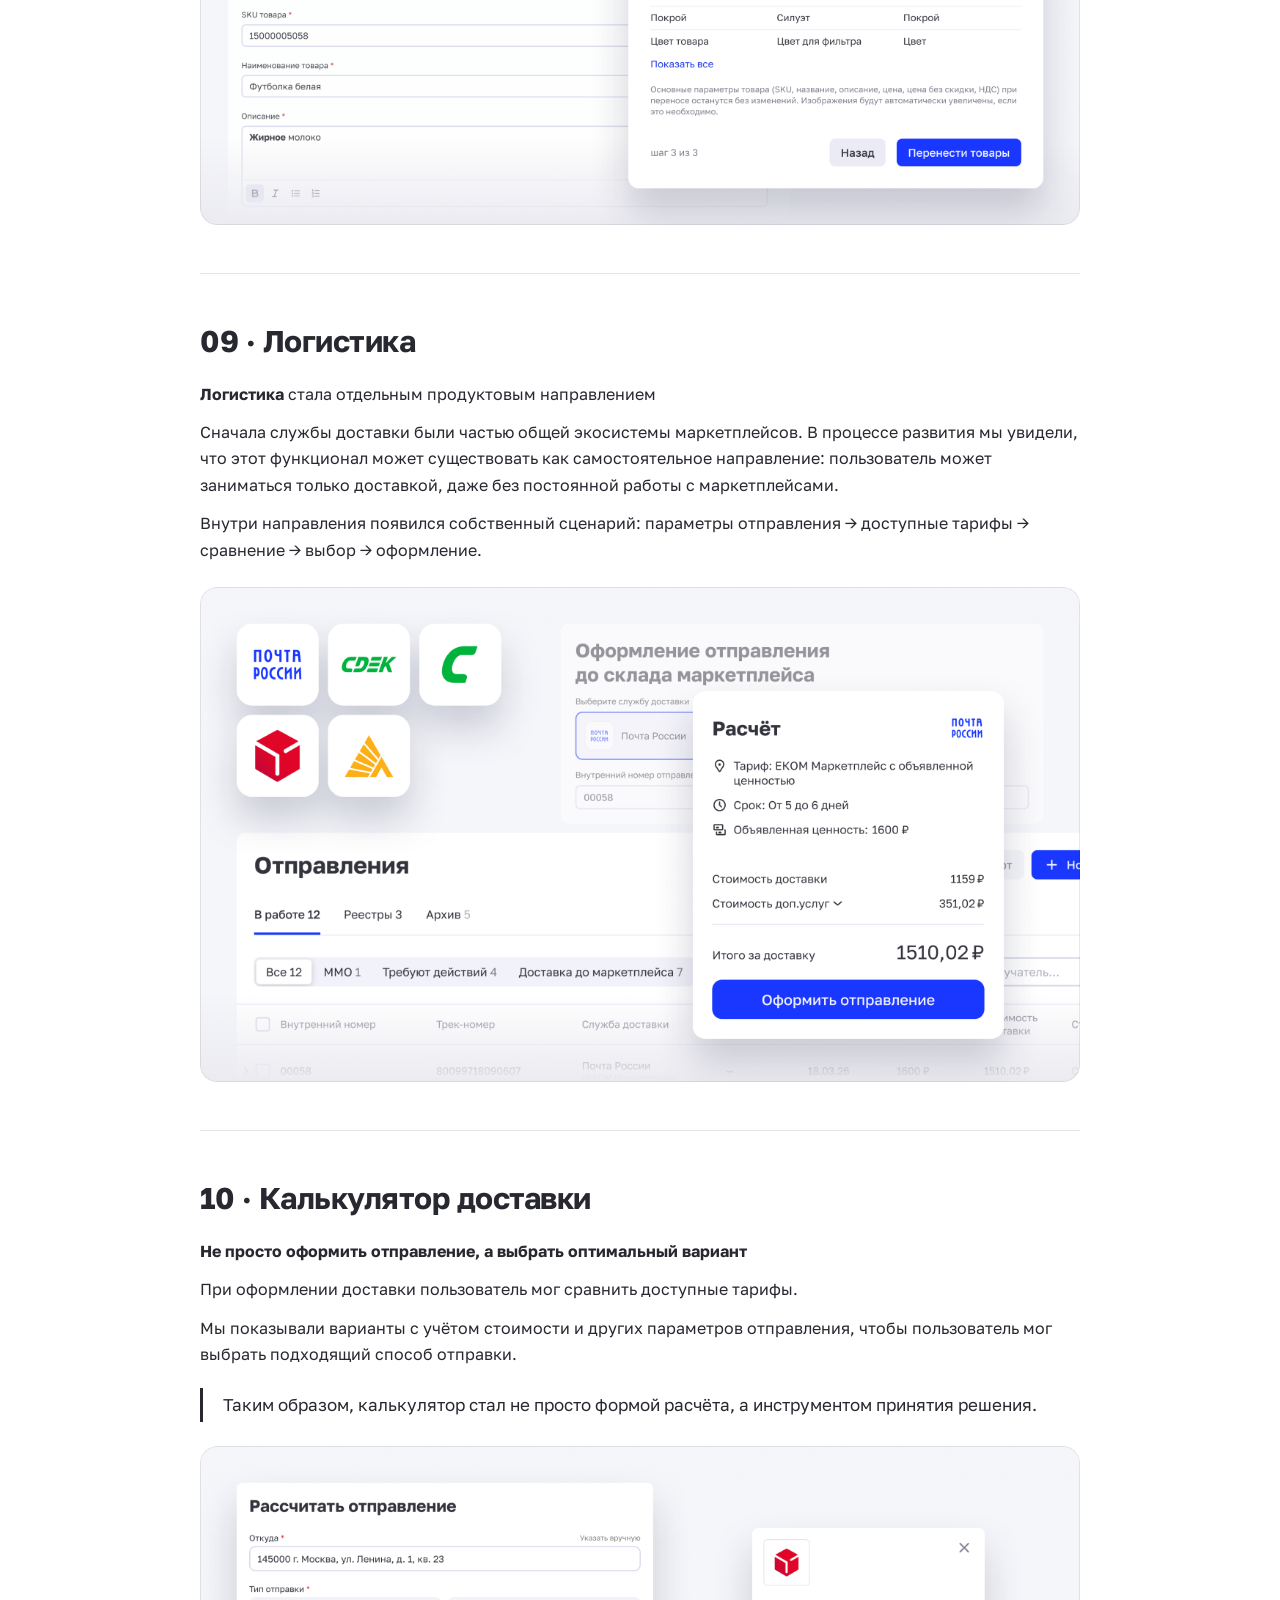
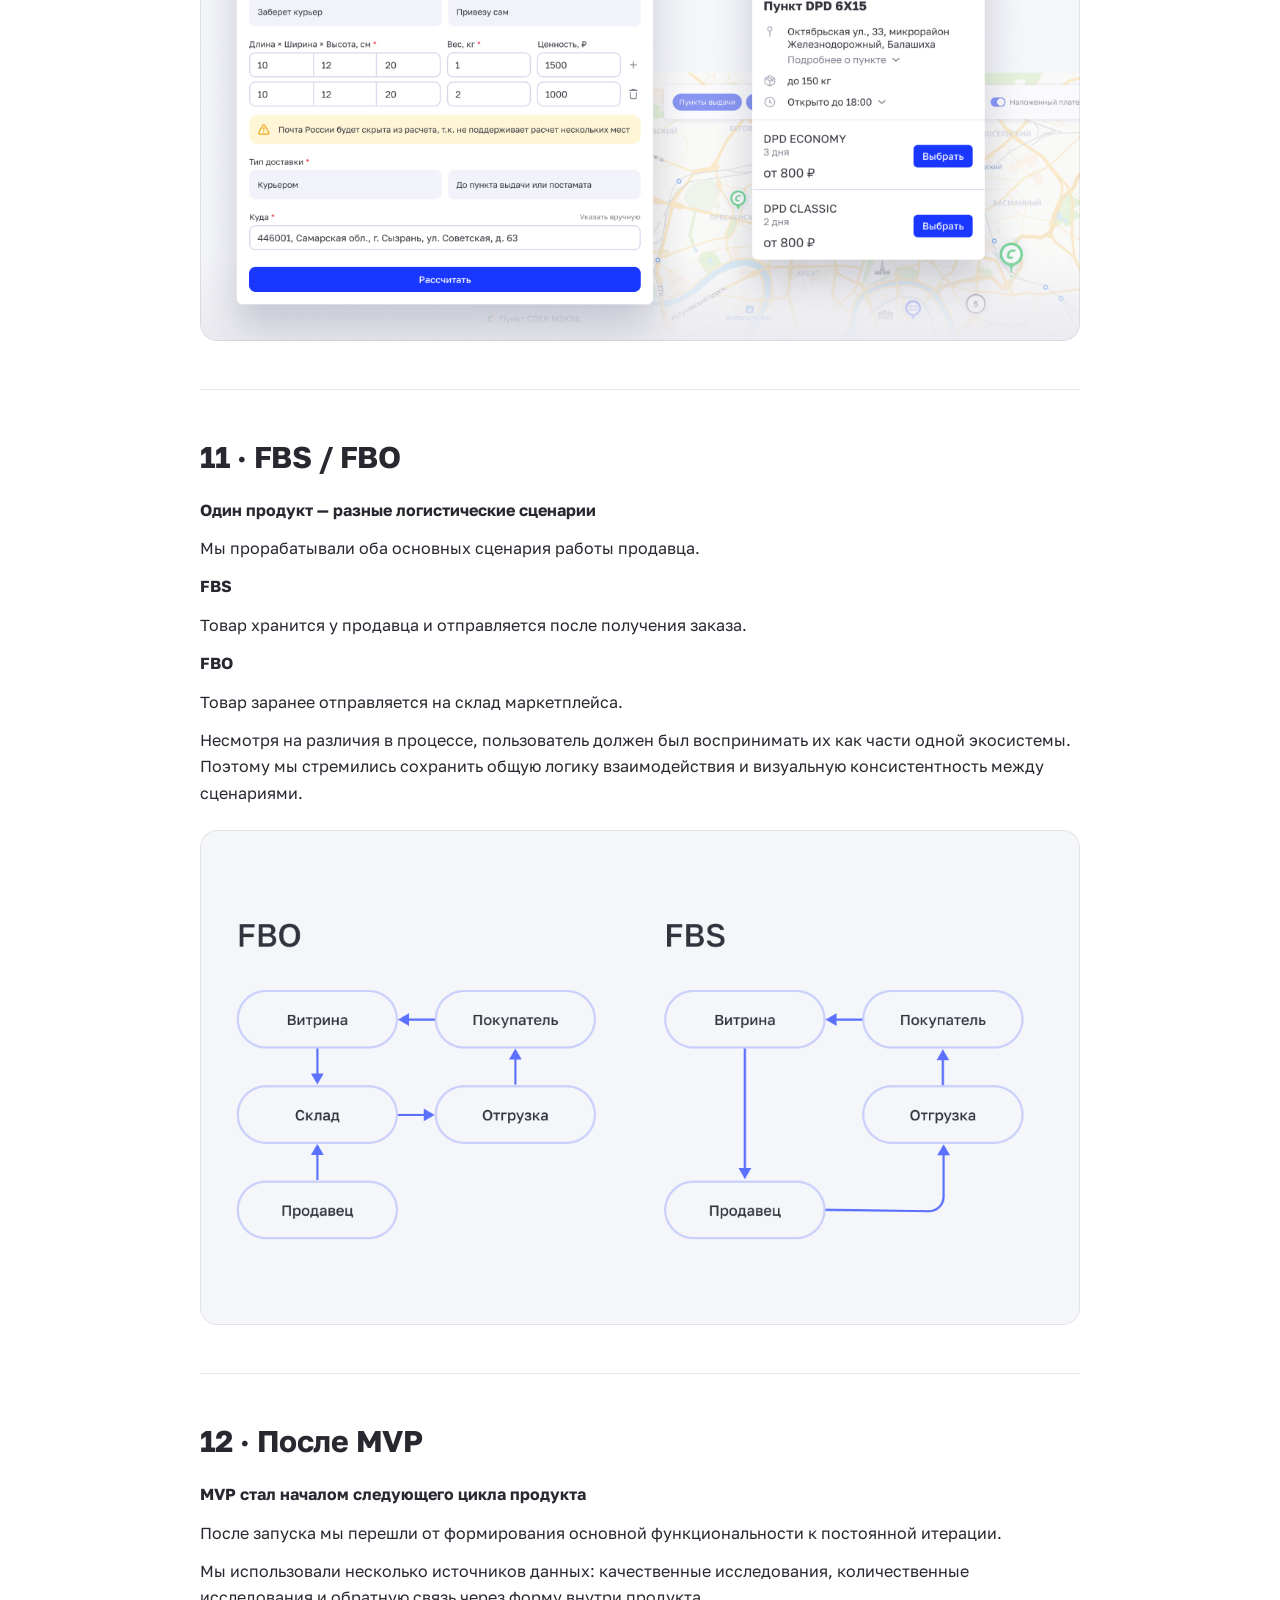
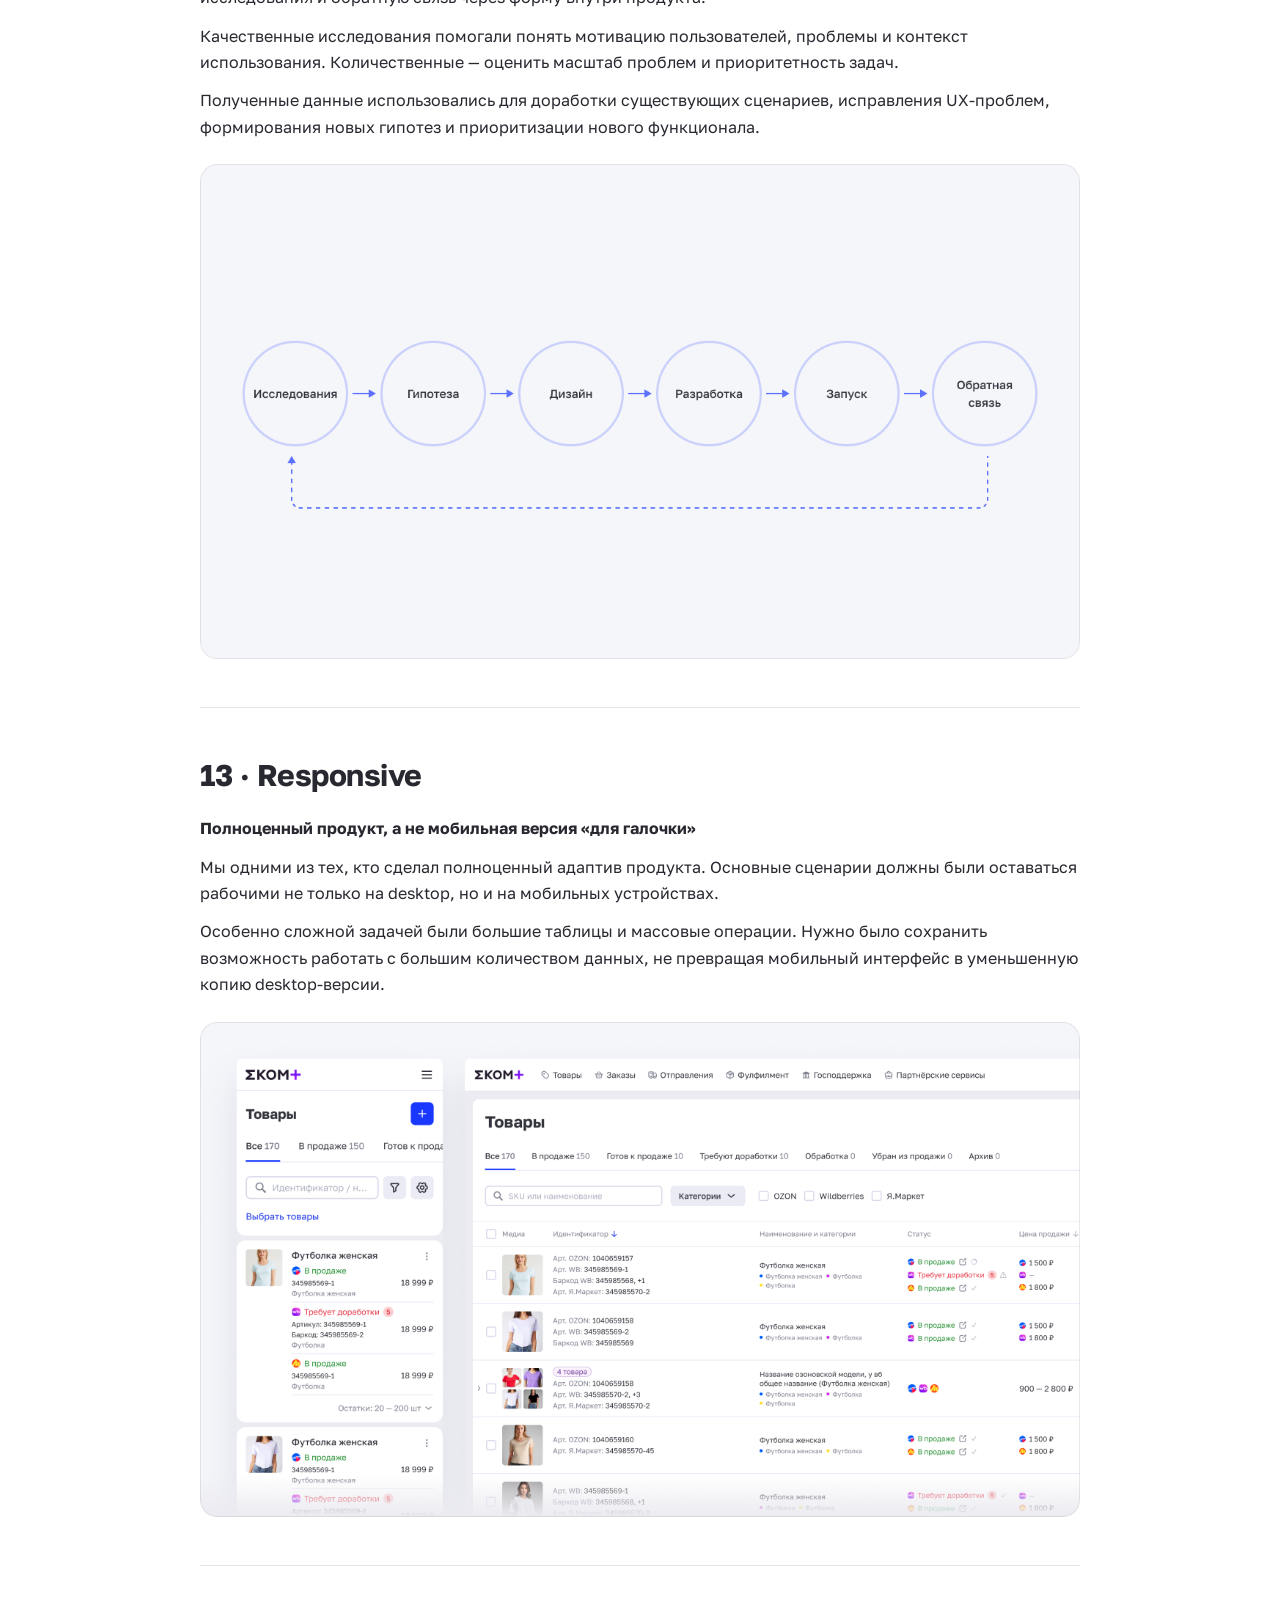
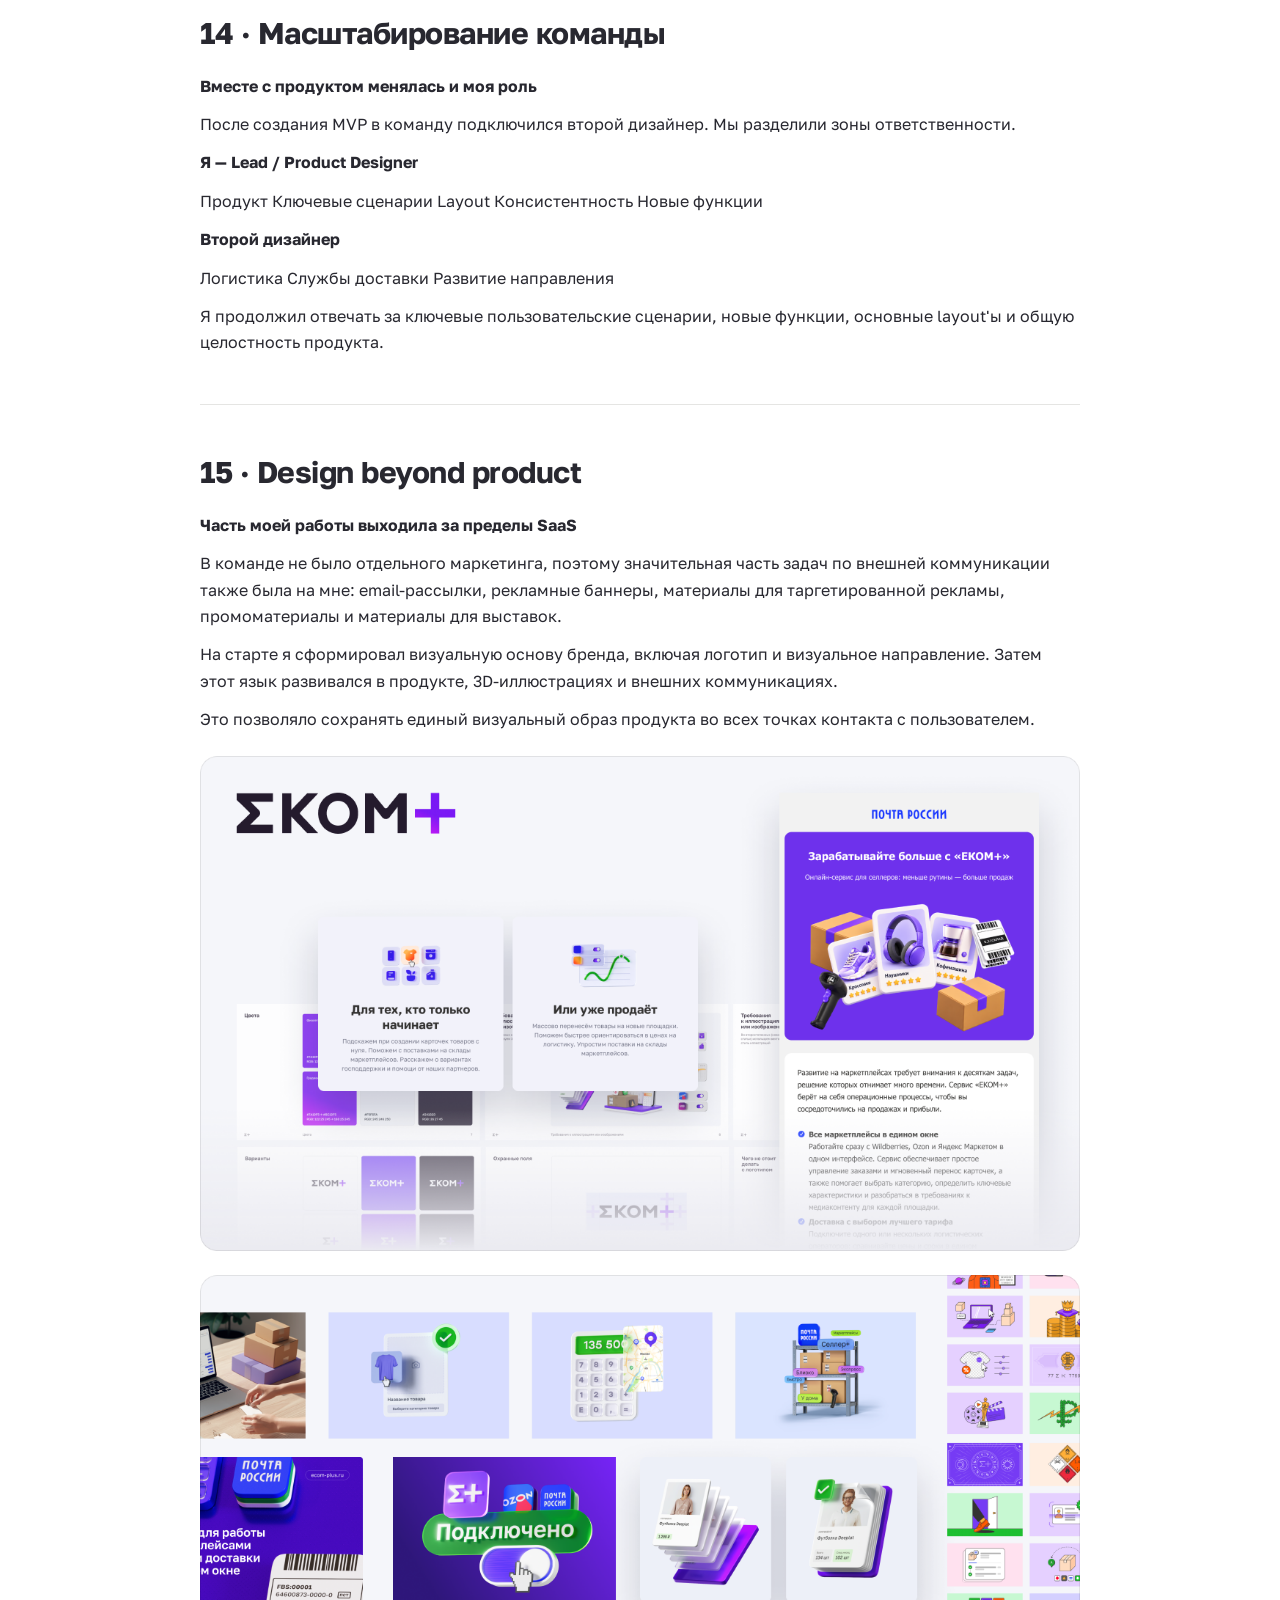
==== commit 9db3f68f: "Set desktop ECOM+ cover width to 930px" ====
--- a/ekom/index.html
+++ b/ekom/index.html
@@ -21,7 +21,7 @@
   src: url(assets/fonts/GolosText-Bold.ttf) format('truetype');
 }
 
-*{box-sizing:border-box}html{scroll-behavior:smooth;scroll-padding-top:36px;color-scheme:light}body{margin:0;background:#fff;color:#282830;font-family:"Golos Text",Arial,sans-serif;font-size:16px;line-height:1.65;-webkit-font-smoothing:antialiased}main{width:min(880px,calc(100% - 48px));margin:0 auto;padding:48px 0 80px}h1{font-size:40px;line-height:1.2;letter-spacing:-1.1px;font-weight:700;margin:0 0 28px;overflow-wrap:break-word}h2{font-size:30px;line-height:1.3;letter-spacing:-.5px;margin:32px 0 20px;font-weight:700}p{margin:12px 0}strong{font-weight:650}figure{margin:24px 0;width:100%}img{display:block;width:100%;height:auto;border-radius:3px}video{display:block;width:100%;height:auto;margin:28px 0;border-radius:3px;background:#f5f5f5}blockquote{margin:20px 0;padding:3px 0 3px 20px;border-left:3px solid #282830;font-size:17px}hr{height:1px;border:0;background:#e5e5e3;margin:48px 0}hr+ h2{margin-top:0}figure:has(+hr),p:has(+hr),blockquote:has(+hr),nav:has(+hr){margin-bottom:0}.spacer{height:24px}.toc{margin:28px 0;display:flex;flex-direction:column;gap:3px}.toc a{color:#787774;text-decoration:underline;text-decoration-color:#d9d9d6;text-underline-offset:3px;padding:3px 0;line-height:1.5}.toc a:hover{color:#282830;text-decoration-color:#282830}a:focus-visible{outline:2px solid #7864ea;outline-offset:4px}::selection{background:#e8e1ff}.case-cover{width:100%;margin:0;padding:0;background:#7A19F5}.case-cover img{display:block;width:min(880px,calc(100% - 48px));height:auto;margin:0 auto;border-radius:0}@media(max-width:600px){.case-cover img{width:calc(100% - 36px)}main{width:calc(100% - 36px);padding:32px 0 48px}h1{font-size:30px;letter-spacing:-.65px}h2{font-size:25px}body{font-size:16px}figure{margin:20px 0}blockquote{font-size:16px;padding-left:15px}.toc a{padding:5px 0}}@media(prefers-reduced-motion:reduce){html{scroll-behavior:auto}}@media print{main{width:100%;padding:0}.toc,video{display:none}h2{break-after:avoid}figure{break-inside:avoid}}</style>
+*{box-sizing:border-box}html{scroll-behavior:smooth;scroll-padding-top:36px;color-scheme:light}body{margin:0;background:#fff;color:#282830;font-family:"Golos Text",Arial,sans-serif;font-size:16px;line-height:1.65;-webkit-font-smoothing:antialiased}main{width:min(880px,calc(100% - 48px));margin:0 auto;padding:48px 0 80px}h1{font-size:40px;line-height:1.2;letter-spacing:-1.1px;font-weight:700;margin:0 0 28px;overflow-wrap:break-word}h2{font-size:30px;line-height:1.3;letter-spacing:-.5px;margin:32px 0 20px;font-weight:700}p{margin:12px 0}strong{font-weight:650}figure{margin:24px 0;width:100%}img{display:block;width:100%;height:auto;border-radius:3px}video{display:block;width:100%;height:auto;margin:28px 0;border-radius:3px;background:#f5f5f5}blockquote{margin:20px 0;padding:3px 0 3px 20px;border-left:3px solid #282830;font-size:17px}hr{height:1px;border:0;background:#e5e5e3;margin:48px 0}hr+ h2{margin-top:0}figure:has(+hr),p:has(+hr),blockquote:has(+hr),nav:has(+hr){margin-bottom:0}.spacer{height:24px}.toc{margin:28px 0;display:flex;flex-direction:column;gap:3px}.toc a{color:#787774;text-decoration:underline;text-decoration-color:#d9d9d6;text-underline-offset:3px;padding:3px 0;line-height:1.5}.toc a:hover{color:#282830;text-decoration-color:#282830}a:focus-visible{outline:2px solid #7864ea;outline-offset:4px}::selection{background:#e8e1ff}.case-cover{width:100%;margin:0;padding:0;background:#7A19F5}.case-cover img{display:block;width:min(930px,calc(100%));height:auto;margin:0 auto;border-radius:0}@media(max-width:600px){.case-cover img{width:calc(100% - 36px)}main{width:calc(100% - 36px);padding:32px 0 48px}h1{font-size:30px;letter-spacing:-.65px}h2{font-size:25px}body{font-size:16px}figure{margin:20px 0}blockquote{font-size:16px;padding-left:15px}.toc a{padding:5px 0}}@media(prefers-reduced-motion:reduce){html{scroll-behavior:auto}}@media print{main{width:100%;padding:0}.toc,video{display:none}h2{break-after:avoid}figure{break-inside:avoid}}</style>
 </head>
 <body><header class="case-cover"><img src="assets/cover-v2.jpg" alt="ЕКОМ+ — общий вид продукта" width="1383" height="728" fetchpriority="high"></header><main><article><h1>ЕКОМ+ от MVP до единой платформы для управления маркетплейсами</h1>
 
